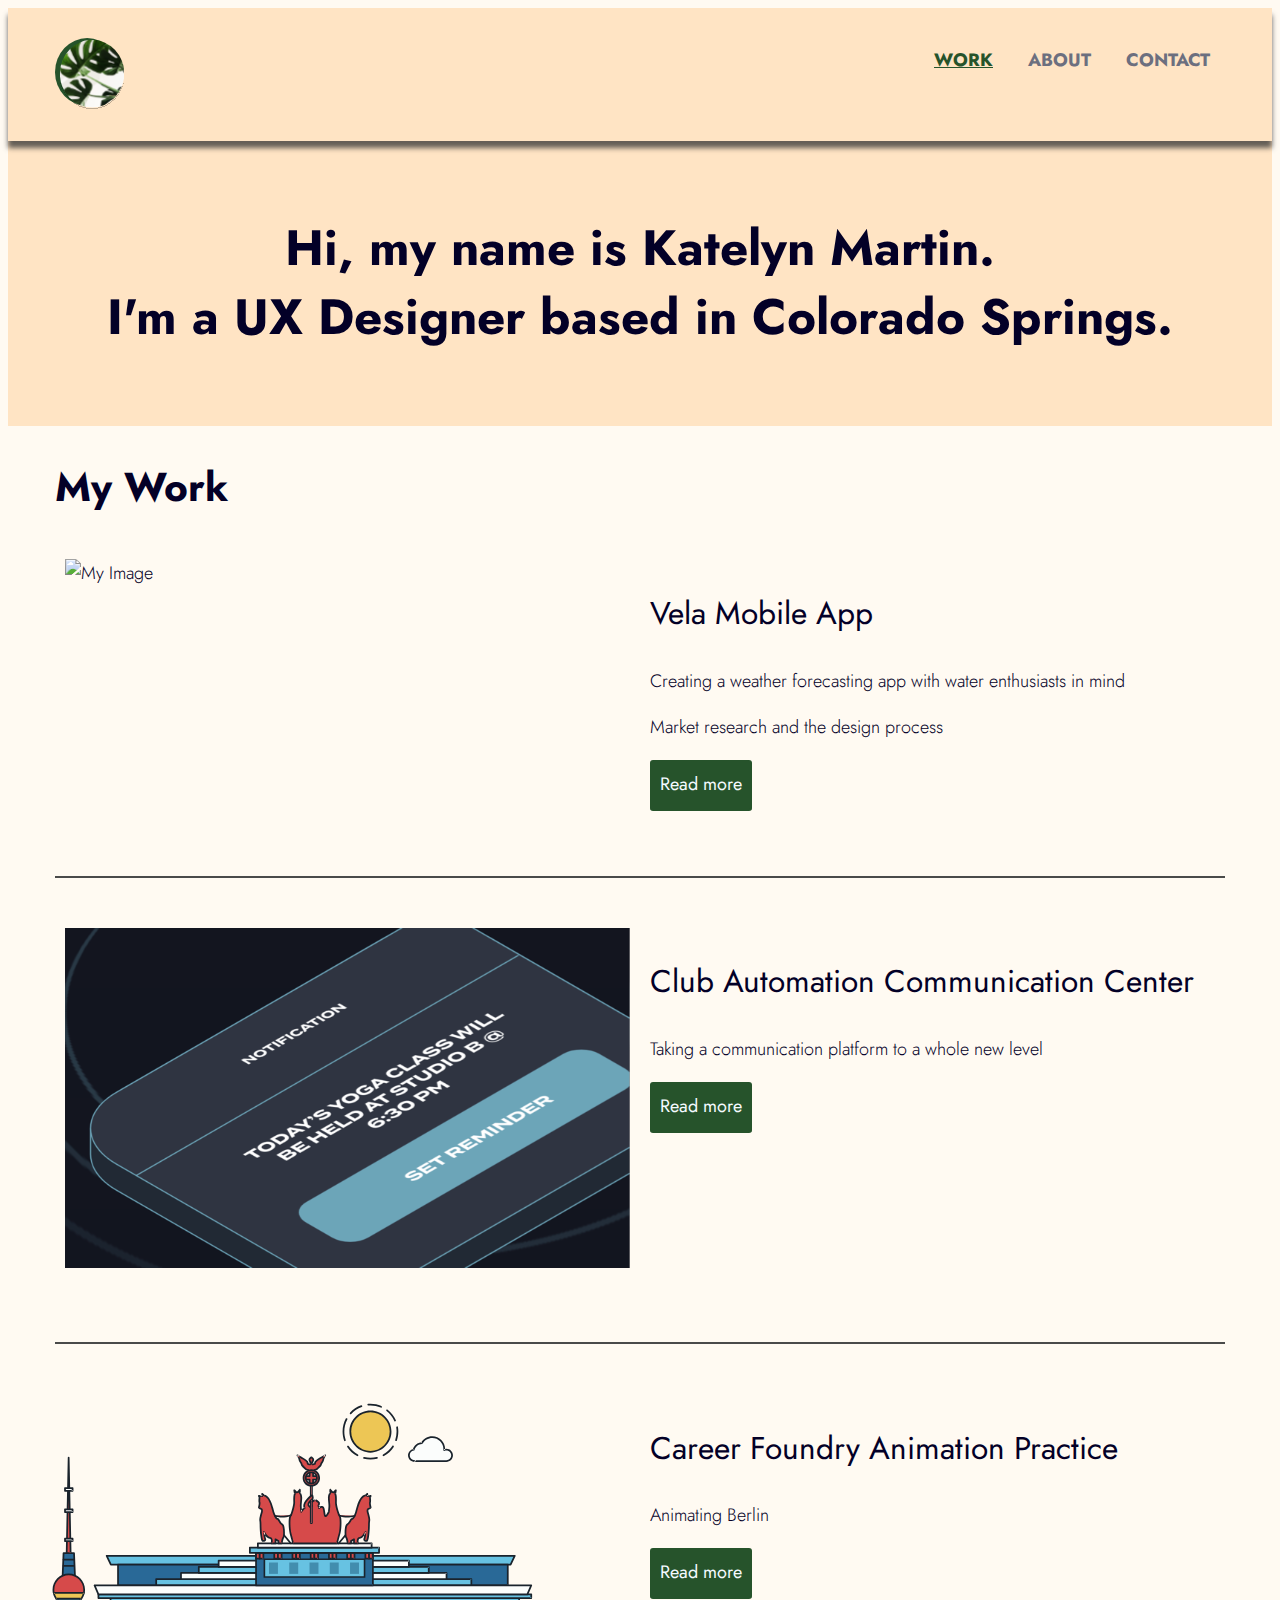
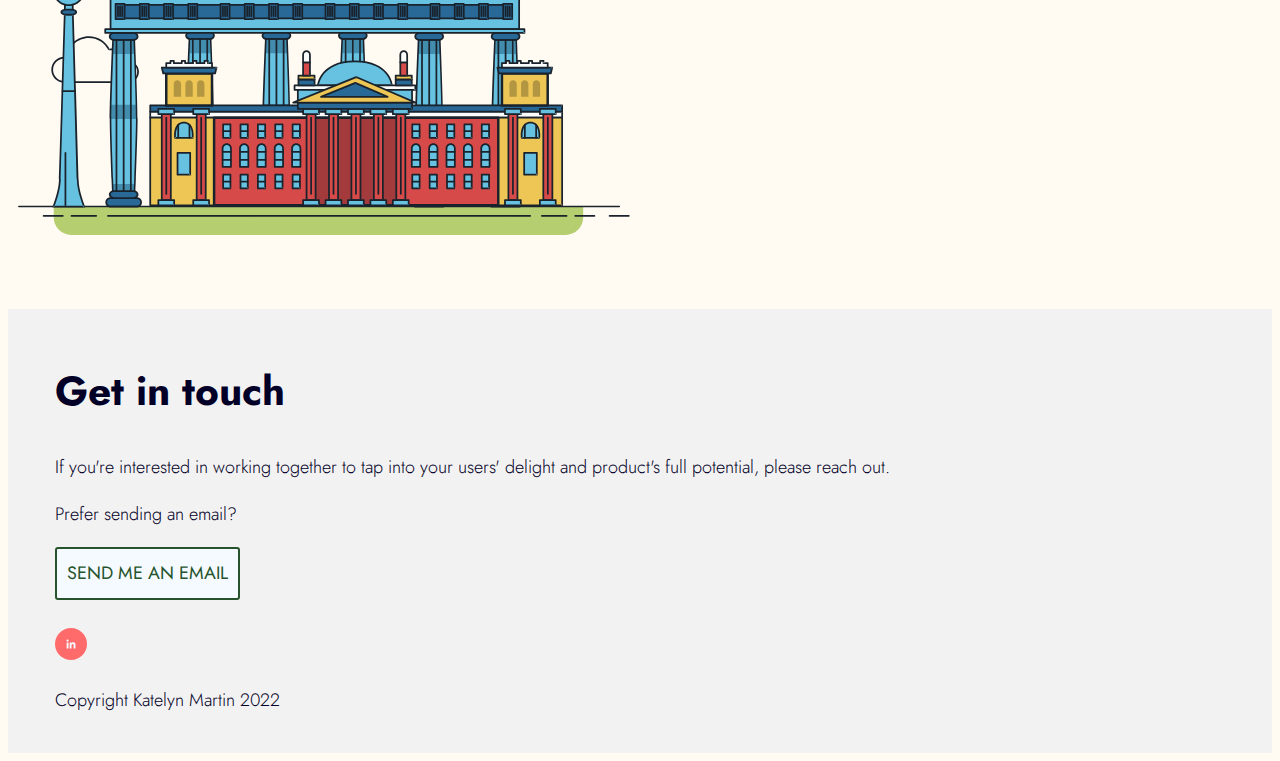
==== index.html @ dd957b01 "first commit" ====
<!DOCTYPE html>
<html lang="en" dir="ltr">    
  <head>
   <script src="https://kit.fontawesome.com/4d2754dc92.js" crossorigin="anonymous"></script>
    <meta charset="utf-8">
    <meta name="author" content="Katelyn Martin">
    <meta name="description" content="Sample meta description - index page.">
    <meta name="viewport" content="width=device-width, initial-scale=1.0">
    <link href="img/favicon.png" rel="shortcut icon">
    <link rel="stylesheet" type="text/css" href="https://cdnjs.cloudflare.com/ajax/libs/normalize/8.0.0/normalize.min.css">
    <link rel="stylesheet" type="text/css" href="css/style.css">
      
    <link href='https://fonts.googleapis.com/css?family=Jost' rel='stylesheet'>

    <title>Katelyn Martin's Portfolio</title>
  </head>
  <body id="index_page">
    <!-- For the header -->
	<header>
		<!-- For the navigation -->
		<div class="container">
      <div class="navtoggle" id="myNavtoggle">
            <a href="index.html">
			 <img src="img/portfolio_images/index_logo.svg" class="logo" alt="Logo" >
            </a>
            <nav>
              <ul class="navigation">
                <li class="active"><a href="index.html">Work</a></li>
                <li><a href="about.html">About</a></li>
                <li><a href="#contact" onclick="menuToggle()">Contact</a></li>
                <li><a href="javascript:void(0);" class="icon" onclick="menuToggle()"><i class="fas fa-bars"></i></a></li>
              </ul>
            </nav>
      </div>
		</div>
	</header>

    <main>
        <!-- For the hero section -->
        <div id="hero">
            <div class="container">
                <h1>Hi, my name is Katelyn Martin. <span>I'm a UX Designer based in Colorado Springs.</span></h1>
            </div>
        </div>

        <!-- For your work/projects -->
        <div id="work">
            <div class="container">
                <div>
                    <h2>My Work</h2>
                </div>
                <!--Project One-->
                <div class="row" style="border-bottom: 2px solid #4a4a4a; margin-bottom: 40px;"><!-- open row that holds (2) columns for project -->
                  <div class="col-md-6"><!-- open first column (used for image) -->
                    <picture><!--For students, the images below should be updated with real images-->
                      <source srcset="img/vela_casestudy/vela_logo.svg" media="(max-width:767px)">
                      <img src="img/vela_casestudy/vela_logo.svg" alt="My Image">
                    </picture>
                  </div><!-- end first column -->
                  <div class="col-md-6"><!-- open second column (used for text) -->
                    <h3>Vela Mobile App</h3><!-- heading for the project -->
                    <p><!-- open paragraph -->
                      Creating a weather forecasting app with water enthusiasts in mind
                    </p><!-- end paragraph -->
                    <p><!-- open paragraph -->
                      Market research and the design process
                    </p><!-- end paragraph -->
                    <a href="vela.html" class="button">Read more</a><!-- button or link label -->
                  </div><!-- end second column -->
                </div><!-- end row that holds (2) columns for project -->

                <!--Project two-->
                <div class="row" style="border-bottom: 2px solid #4a4a4a; margin-bottom: 40px;"><!-- open row that holds (2) columns for project -->
                  <div class="col-md-6"><!-- open first column (used for image) -->
                    <picture><!--For students, the images below should be updated with real images-->
                      <source srcset="img/communication_project/communications.svg" media="(max-width:767px)">
                      <img src="img/communication_project/communications.svg" alt="My Image">
                    </picture>
                  </div><!-- end first column -->
                  <div class="col-md-6"><!-- open second column (used for text) -->
                    <h3>Club Automation Communication Center</h3><!-- heading for the project -->
                    <p><!-- open paragraph -->
                      Taking a communication platform to a whole new level
                    </p><!-- end paragraph -->
                    <a href="#" class="button">Read more</a><!-- button or link label -->
                  </div><!-- end second column -->
                </div><!-- end row that holds (2) columns for project -->
            </div>
        </div>

        <!--Animation Practice-->
        <div class="row" ><!-- open row that holds (2) columns for project -->
          <div class="col-md-6"><!-- open first column (used for image) -->
            <picture><!--For students, the images below should be updated with real images-->
              <svg id="about-picture" xmlns="http://www.w3.org/2000/svg" class="berlin-illustration" height="auto" viewBox="0 0 700 505" xmlns:xlink="http://www.w3.org/1999/xlink">
                <defs>
                    <polygon id="a" points=".06 231.917 .06 .929 688.717 .929 688.717 231.917"></polygon>
                </defs>
                <g fill="none" fill-rule="evenodd">
                  <g transform="translate(0 241)" class="cloud-front">
                  <path fill="#1A232C" d="M87.602,29 L87.602,28 C87.326,28.001 87.103,28.024 86.927,28.033 L86.979,29.031 L87.947,28.78 C85.741,20.282 78.041,14.002 68.852,14 C67.858,14 66.904,14.096 65.98,14.231 L66.125,15.22 L67.019,14.772 C62.626,6.015 53.567,0.001 43.102,0 C29.041,0.002 17.524,10.848 16.443,24.632 L17.44,24.71 L17.606,23.724 C16.803,23.589 15.969,23.5 15.102,23.5 C6.817,23.501 0.102,30.215 0.102,38.5 C0.102,46.785 6.817,53.499 15.102,53.5 L87.602,53.5 C94.644,53.499 100.351,47.792 100.352,40.75 C100.351,33.708 94.644,28.001 87.602,28 L87.602,30 C90.573,30 93.254,31.202 95.203,33.149 C97.15,35.097 98.351,37.778 98.352,40.75 C98.351,43.722 97.15,46.403 95.203,48.351 C93.254,50.298 90.573,51.5 87.602,51.5 L15.102,51.5 C11.509,51.5 8.265,50.046 5.909,47.692 C3.555,45.337 2.102,42.093 2.102,38.5 C2.102,34.907 3.555,31.663 5.909,29.308 C8.265,26.954 11.509,25.5 15.102,25.5 C15.831,25.5 16.553,25.575 17.273,25.697 C17.551,25.743 17.832,25.672 18.055,25.499 C18.277,25.325 18.414,25.07 18.436,24.789 C19.436,12.04 30.094,1.998 43.102,2 C52.786,1.999 61.163,7.564 65.231,15.669 C65.425,16.055 65.842,16.272 66.27,16.21 C67.132,16.084 67.988,16 68.852,16 C77.108,15.998 84.027,21.647 86.011,29.283 C86.13,29.741 86.557,30.054 87.031,30.03 C87.27,30.017 87.457,29.999 87.602,30 L87.602,29" transform="translate(38 36)"></path>
                    </g>
                    <path fill="#B5CE6F" d="M646.484,484.382 C646.484,489.501 644.531,494.62 640.627,498.525 C636.722,502.43 631.603,504.382 626.484,504.382 L60.873,504.382 C55.754,504.382 50.636,502.43 46.731,498.525 C42.826,494.62 40.873,489.501 40.873,484.382 L40.873,471.917 L646.484,471.917 L646.484,484.382"></path>
                    <polyline fill="#67C2E2" points="334.824 185.029 101.449 185.029 106.209 195.08 563.438 195.08 568.2 185.029 334.824 185.029"></polyline>
                    <path fill="#1A232C" d="M334.824,185.029 L334.824,184.029 L101.449,184.029 C101.104,184.029 100.788,184.203 100.604,184.494 C100.42,184.785 100.398,185.146 100.545,185.457 L105.306,195.508 C105.471,195.856 105.824,196.079 106.209,196.079 L563.438,196.079 C563.824,196.079 564.177,195.856 564.342,195.508 L569.104,185.457 C569.251,185.146 569.229,184.785 569.045,184.494 C568.861,184.203 568.544,184.029 568.2,184.029 L334.824,184.029 L334.824,186.029 L566.62,186.029 L562.806,194.08 L106.842,194.08 L103.029,186.029 L334.824,186.029 L334.824,185.029"></path>
                    <polygon fill="#296997" points="114.416 218.974 560.222 218.974 560.222 195.08 114.416 195.08"></polygon>
                    <path fill="#1A232C" d="M560.222,218.974 L560.222,217.974 L115.416,217.974 L115.416,196.079 L559.222,196.079 L559.222,218.974 L560.222,218.974 L560.222,217.974 L560.222,218.974 L561.222,218.974 L561.222,195.08 C561.222,194.816 561.115,194.559 560.929,194.372 C560.742,194.186 560.485,194.08 560.222,194.08 L114.416,194.08 C114.152,194.08 113.895,194.186 113.708,194.372 C113.522,194.559 113.416,194.816 113.416,195.08 L113.416,218.974 C113.416,219.237 113.522,219.495 113.708,219.681 C113.895,219.867 114.152,219.974 114.416,219.974 L560.222,219.974 C560.485,219.974 560.742,219.867 560.929,219.681 C561.115,219.495 561.222,219.237 561.222,218.974 L560.222,218.974"></path>
                    <polygon fill="#67C2E2" points="105.85 269.08 573.225 269.08 573.225 233.398 105.85 233.398"></polygon>
                    <path fill="#1A232C" d="M573.225,233.398 L573.225,232.398 L105.85,232.398 C105.587,232.398 105.329,232.505 105.143,232.691 C104.957,232.877 104.85,233.134 104.85,233.398 L104.85,269.08 C104.85,269.344 104.957,269.601 105.143,269.788 C105.329,269.974 105.587,270.08 105.85,270.08 L573.225,270.08 C573.488,270.08 573.745,269.974 573.932,269.788 C574.118,269.601 574.225,269.344 574.225,269.08 L574.225,233.398 C574.225,233.134 574.118,232.877 573.932,232.691 C573.745,232.505 573.488,232.398 573.225,232.398 L573.225,233.398 L572.225,233.398 L572.225,268.08 L106.85,268.08 L106.85,234.398 L573.225,234.398 L573.225,233.398 L572.225,233.398 L573.225,233.398"></path>
                    <polygon fill="#296997" points="116.751 256.508 562.557 256.508 562.557 241.243 116.751 241.243"></polygon>
                    <path fill="#1A232C" d="M562.557,256.508 L562.557,255.508 L117.75,255.508 L117.75,242.243 L561.557,242.243 L561.557,256.508 L562.557,256.508 L562.557,255.508 L562.557,256.508 L563.557,256.508 L563.557,241.243 C563.557,240.979 563.45,240.722 563.264,240.535 C563.078,240.349 562.82,240.243 562.557,240.243 L116.75,240.243 C116.487,240.243 116.23,240.349 116.043,240.535 C115.857,240.722 115.751,240.979 115.751,241.243 L115.751,256.508 C115.751,256.771 115.857,257.029 116.043,257.215 C116.23,257.401 116.487,257.508 116.751,257.508 L562.557,257.508 C562.82,257.508 563.077,257.401 563.264,257.215 C563.45,257.029 563.557,256.771 563.557,256.508 L562.557,256.508"></path>
                    <polygon fill="#67C2E2" points="158.07 218.974 518.563 218.974 518.563 211.858 158.07 211.858"></polygon>
                    <path fill="#1A232C" d="M518.563,211.858 L518.563,210.858 L158.07,210.858 C157.807,210.858 157.549,210.964 157.363,211.151 C157.177,211.337 157.07,211.594 157.07,211.858 L157.07,218.974 C157.07,219.237 157.177,219.495 157.363,219.681 C157.549,219.867 157.807,219.974 158.07,219.974 L518.563,219.974 C518.826,219.974 519.083,219.867 519.27,219.681 C519.456,219.495 519.562,219.237 519.562,218.974 L519.562,211.858 C519.562,211.594 519.456,211.337 519.27,211.151 C519.083,210.964 518.826,210.858 518.563,210.858 L518.563,211.858 L517.563,211.858 L517.563,217.974 L159.07,217.974 L159.07,212.858 L518.563,212.858 L518.563,211.858 L517.563,211.858 L518.563,211.858"></path>
                    <polygon fill="#FBFDFC" points="186.438 211.858 490.194 211.858 490.194 204.741 186.438 204.741"></polygon>
                    <path fill="#1A232C" d="M490.194,204.741 L490.194,203.741 L186.438,203.741 C186.175,203.741 185.917,203.848 185.731,204.034 C185.545,204.221 185.438,204.478 185.438,204.741 L185.438,211.858 C185.438,212.121 185.545,212.379 185.731,212.565 C185.917,212.751 186.175,212.858 186.438,212.858 L490.194,212.858 C490.458,212.858 490.715,212.751 490.902,212.565 C491.088,212.379 491.194,212.121 491.194,211.858 L491.194,204.741 C491.194,204.478 491.088,204.221 490.902,204.034 C490.715,203.848 490.458,203.741 490.194,203.741 L490.194,204.741 L489.194,204.741 L489.194,210.858 L187.438,210.858 L187.438,205.741 L490.194,205.741 L490.194,204.741 L489.194,204.741 L490.194,204.741"></path>
                    <polygon fill="#67C2E2" points="206.805 204.741 469.828 204.741 469.828 197.624 206.805 197.624"></polygon>
                    <path fill="#1A232C" d="M469.828,197.624 L469.828,196.624 L206.805,196.624 C206.541,196.624 206.284,196.731 206.098,196.917 C205.911,197.103 205.805,197.361 205.805,197.624 L205.805,204.741 C205.805,205.005 205.911,205.262 206.098,205.449 C206.284,205.635 206.541,205.741 206.805,205.741 L469.828,205.741 C470.091,205.741 470.349,205.635 470.535,205.449 C470.722,205.262 470.828,205.005 470.828,204.741 L470.828,197.624 C470.828,197.361 470.722,197.103 470.535,196.917 C470.349,196.731 470.091,196.624 469.828,196.624 L469.828,197.624 L468.828,197.624 L468.828,203.741 L207.805,203.741 L207.805,198.624 L469.828,198.624 L469.828,197.624 L468.828,197.624 L469.828,197.624"></path>
                    <polygon fill="#FBFDFC" points="229.521 197.624 447.111 197.624 447.111 190.509 229.521 190.509"></polygon>
                    <path fill="#1A232C" d="M447.111,190.509 L447.111,189.509 L229.521,189.509 C229.258,189.509 229,189.616 228.814,189.802 C228.628,189.988 228.521,190.246 228.521,190.509 L228.521,197.624 C228.521,197.888 228.628,198.145 228.814,198.332 C229,198.518 229.258,198.624 229.521,198.624 L447.111,198.624 C447.375,198.624 447.632,198.518 447.818,198.332 C448.005,198.145 448.111,197.888 448.111,197.624 L448.111,190.509 C448.111,190.246 448.005,189.988 447.818,189.802 C447.632,189.616 447.375,189.509 447.111,189.509 L447.111,190.509 L446.111,190.509 L446.111,196.624 L230.521,196.624 L230.521,191.509 L447.111,191.509 L447.111,190.509 L446.111,190.509 L447.111,190.509"></path>
                    <path fill="#67C2E2" d="M135.607,355.447 C135.163,337.766 134.264,313.326 133.648,297.387 C133.274,287.721 133.004,281.18 133.004,281.18 L108.722,281.18 C108.722,281.18 108.452,287.721 108.079,297.387 C107.462,313.326 106.563,337.766 106.119,355.447 C105.953,362.059 105.85,367.732 105.85,371.653 L105.85,371.654 C105.85,386.117 107.243,424.332 108.089,446.189 C108.457,455.706 108.722,462.126 108.722,462.126 L133.004,462.126 C133.004,462.126 133.269,455.706 133.637,446.189 C134.482,424.332 135.876,386.117 135.876,371.654 L135.876,371.653 C135.876,367.732 135.773,362.059 135.607,355.447"></path>
                    <path fill="#428DAE" d="M133.648 297.387L108.079 297.387C108.452 287.721 108.722 281.18 108.722 281.18L133.004 281.18C133.004 281.18 133.274 287.721 133.648 297.387M135.876 371.654L105.85 371.654 105.85 371.653C105.85 367.732 105.953 362.059 106.119 355.447L135.607 355.447C135.773 362.059 135.876 367.732 135.876 371.653L135.876 371.654M133.004 462.126L108.722 462.126C108.722 462.126 108.457 455.706 108.089 446.189L133.637 446.189C133.269 455.706 133.004 462.126 133.004 462.126"></path>
                    <path fill="#1A232C" d="M109.612,461.199 L132.114,461.199 C132.447,453.007 134.949,390.886 134.949,371.653 C134.949,352.42 132.447,290.299 132.114,282.108 L109.612,282.108 C109.279,290.299 106.778,352.42 106.778,371.653 C106.778,390.886 109.279,453.007 109.612,461.199 Z M133.895,463.054 L107.832,463.054 L107.794,462.164 C107.766,461.466 104.922,392.193 104.922,371.653 C104.922,351.114 107.766,281.839 107.794,281.142 L107.832,280.252 L133.895,280.252 L133.931,281.142 C133.96,281.839 136.804,351.114 136.804,371.653 C136.804,392.193 133.96,461.466 133.931,462.164 L133.895,463.054 L133.895,463.054 Z"></path>
                    <path fill="#1A232C" d="M111.638 281.18L111.638 462.126C111.638 462.679 112.086 463.126 112.638 463.126 113.19 463.126 113.638 462.679 113.638 462.126L113.638 281.18C113.638 280.628 113.19 280.18 112.638 280.18 112.086 280.18 111.638 280.628 111.638 281.18M119.863 281.18L119.863 462.126C119.863 462.679 120.311 463.126 120.863 463.126 121.416 463.126 121.863 462.679 121.863 462.126L121.863 281.18C121.863 280.628 121.416 280.18 120.863 280.18 120.311 280.18 119.863 280.628 119.863 281.18M128.088 281.18L128.088 462.126C128.088 462.679 128.536 463.126 129.088 463.126 129.64 463.126 130.088 462.679 130.088 462.126L130.088 281.18C130.088 280.628 129.64 280.18 129.088 280.18 128.536 280.18 128.088 280.628 128.088 281.18"></path>
                    <path fill="#296997" d="M136.79,277.265 C136.79,279.418 134.675,281.18 132.09,281.18 L109.636,281.18 C107.051,281.18 104.936,279.418 104.936,277.265 C104.936,275.111 107.051,273.349 109.636,273.349 L132.09,273.349 C134.675,273.349 136.79,275.111 136.79,277.265"></path>
                    <path fill="#1A232C" d="M136.79,277.265 L135.79,277.265 C135.789,278.005 135.433,278.704 134.769,279.262 C134.109,279.814 133.155,280.181 132.09,280.18 L109.636,280.18 C108.571,280.181 107.617,279.814 106.956,279.262 C106.293,278.704 105.936,278.005 105.936,277.265 C105.936,276.524 106.293,275.825 106.957,275.267 C107.617,274.715 108.571,274.348 109.636,274.349 L132.09,274.349 C133.155,274.348 134.109,274.716 134.769,275.267 C135.433,275.825 135.789,276.524 135.79,277.265 L137.79,277.265 C137.791,275.851 137.09,274.593 136.049,273.731 C135.006,272.863 133.61,272.35 132.09,272.349 L109.636,272.349 C108.116,272.35 106.72,272.863 105.676,273.731 C104.636,274.593 103.935,275.851 103.936,277.265 C103.935,278.678 104.636,279.937 105.677,280.798 C106.72,281.666 108.116,282.179 109.636,282.18 L132.09,282.18 C133.61,282.179 135.006,281.666 136.049,280.798 C137.09,279.937 137.791,278.678 137.79,277.265 L136.79,277.265"></path>
                    <path fill="#296997" d="M140.775,467.217 C140.775,469.803 138.661,471.917 136.076,471.917 L105.65,471.917 C103.065,471.917 100.951,469.803 100.951,467.217 L100.951,466.825 C100.951,464.241 103.065,462.126 105.65,462.126 L136.076,462.126 C138.661,462.126 140.775,464.241 140.775,466.825 L140.775,467.217"></path>
                    <path fill="#1A232C" d="M140.775,467.217 L139.775,467.217 C139.775,468.235 139.361,469.155 138.688,469.83 C138.013,470.503 137.093,470.917 136.076,470.917 L105.65,470.917 C104.633,470.917 103.713,470.504 103.038,469.83 C102.365,469.155 101.951,468.235 101.951,467.217 L101.951,466.825 C101.951,465.808 102.365,464.889 103.038,464.214 C103.713,463.54 104.633,463.127 105.65,463.126 L136.076,463.126 C137.093,463.127 138.013,463.54 138.688,464.214 C139.362,464.889 139.775,465.808 139.775,466.825 L139.775,467.217 L141.775,467.217 L141.775,466.825 C141.772,463.684 139.217,461.13 136.076,461.126 L105.65,461.126 C102.509,461.13 99.955,463.684 99.951,466.825 L99.951,467.217 C99.954,470.36 102.509,472.914 105.65,472.917 L136.076,472.917 C139.217,472.914 141.772,470.36 141.775,467.217 L140.775,467.217"></path>
                    <path fill="#296997" d="M136.79,458.208 C136.79,460.363 134.675,462.126 132.09,462.126 L109.636,462.126 C107.051,462.126 104.936,460.363 104.936,458.208 C104.936,456.057 107.051,454.292 109.636,454.292 L132.09,454.292 C134.675,454.292 136.79,456.057 136.79,458.208"></path>
                    <path fill="#1A232C" d="M136.79,458.208 L135.79,458.208 C135.789,458.949 135.432,459.649 134.769,460.207 C134.108,460.76 133.154,461.128 132.09,461.126 L109.636,461.126 C108.572,461.128 107.617,460.76 106.957,460.207 C106.293,459.649 105.936,458.949 105.936,458.208 C105.936,457.47 106.293,456.77 106.957,456.212 C107.617,455.659 108.572,455.291 109.636,455.292 L132.09,455.292 C133.154,455.291 134.108,455.659 134.769,456.212 C135.433,456.77 135.789,457.47 135.79,458.208 L137.79,458.208 C137.791,456.796 137.09,455.538 136.05,454.675 C135.006,453.808 133.61,453.294 132.09,453.292 L109.636,453.292 C108.115,453.294 106.719,453.808 105.676,454.675 C104.636,455.538 103.935,456.796 103.936,458.208 C103.935,459.622 104.636,460.881 105.676,461.743 C106.72,462.611 108.116,463.125 109.636,463.126 L132.09,463.126 C133.61,463.125 135.006,462.611 136.05,461.743 C137.09,460.881 137.791,459.622 137.79,458.208 L136.79,458.208"></path>
                    <path fill="#67C2E2" d="M572.471,355.447 C572.025,337.766 571.126,313.326 570.51,297.387 C570.137,287.721 569.867,281.18 569.867,281.18 L545.585,281.18 C545.585,281.18 545.315,287.721 544.942,297.387 C544.326,313.326 543.427,337.766 542.981,355.447 C542.815,362.059 542.713,367.732 542.713,371.653 L542.713,371.654 C542.713,386.117 544.107,424.332 544.952,446.189 C545.32,455.706 545.585,462.126 545.585,462.126 L569.867,462.126 C569.867,462.126 570.132,455.706 570.499,446.189 C571.346,424.332 572.739,386.117 572.739,371.654 L572.739,371.653 C572.739,367.732 572.637,362.059 572.471,355.447"></path>
                    <path fill="#428DAE" d="M569.582 297.387L566.951 297.387 566.951 282.108 568.977 282.108C569.063 284.206 569.29 289.841 569.582 297.387M564.951 297.387L545.871 297.387C546.162 289.841 546.39 284.206 546.476 282.108L564.951 282.108 564.951 297.387M571.8 369.187L566.951 369.187 566.951 356.265 571.562 356.265C571.685 361.272 571.771 365.701 571.8 369.187M564.951 369.187L543.653 369.187C543.684 365.512 543.777 360.79 543.912 355.447L553.551 355.447 553.551 356.265 564.951 356.265 564.951 369.187"></path>
                    <path fill="#1A232C" d="M546.476,461.199 L568.977,461.199 C569.31,453.007 571.812,390.886 571.812,371.653 C571.812,352.42 569.31,290.299 568.977,282.108 L546.476,282.108 C546.142,290.299 543.642,352.42 543.642,371.653 C543.642,390.886 546.142,453.007 546.476,461.199 M570.758,463.054 L544.694,463.054 L544.658,462.164 C544.629,461.466 541.785,392.193 541.785,371.653 C541.785,351.114 544.629,281.839 544.658,281.142 L544.694,280.252 L570.758,280.252 L570.795,281.142 C570.823,281.839 573.667,351.114 573.667,371.653 C573.667,392.193 570.823,461.466 570.795,462.164 L570.758,463.054"></path>
                    <path fill="#1A232C" d="M548.501 281.18L548.501 462.126C548.501 462.679 548.949 463.126 549.501 463.126 550.053 463.126 550.501 462.679 550.501 462.126L550.501 281.18C550.501 280.628 550.053 280.18 549.501 280.18 548.949 280.18 548.501 280.628 548.501 281.18M556.727 281.18L556.727 462.126C556.727 462.679 557.174 463.126 557.727 463.126 558.279 463.126 558.727 462.679 558.727 462.126L558.727 281.18C558.727 280.628 558.279 280.18 557.727 280.18 557.174 280.18 556.727 280.628 556.727 281.18M564.951 281.18L564.951 462.126C564.951 462.679 565.399 463.126 565.951 463.126 566.503 463.126 566.951 462.679 566.951 462.126L566.951 281.18C566.951 280.628 566.503 280.18 565.951 280.18 565.399 280.18 564.951 280.628 564.951 281.18"></path>
                    <path fill="#296997" d="M573.653,277.265 C573.653,279.418 571.537,281.18 568.953,281.18 L546.499,281.18 C543.915,281.18 541.799,279.418 541.799,277.265 C541.799,275.111 543.915,273.349 546.499,273.349 L568.953,273.349 C571.537,273.349 573.653,275.111 573.653,277.265"></path>
                    <path fill="#1A232C" d="M573.653,277.265 L572.653,277.265 C572.653,278.005 572.296,278.704 571.632,279.262 C570.972,279.814 570.017,280.181 568.953,280.18 L546.499,280.18 C545.435,280.181 544.48,279.814 543.82,279.262 C543.156,278.704 542.8,278.005 542.799,277.265 C542.8,276.525 543.156,275.825 543.82,275.267 C544.481,274.715 545.435,274.348 546.499,274.349 L568.953,274.349 C570.017,274.348 570.972,274.715 571.632,275.267 C572.296,275.825 572.653,276.525 572.653,277.265 L574.653,277.265 C574.654,275.851 573.953,274.593 572.912,273.731 C571.869,272.863 570.473,272.35 568.953,272.349 L546.499,272.349 C544.979,272.35 543.583,272.863 542.54,273.731 C541.499,274.593 540.798,275.851 540.799,277.265 C540.798,278.679 541.499,279.937 542.54,280.798 C543.583,281.666 544.979,282.179 546.499,282.18 L568.953,282.18 C570.473,282.179 571.869,281.666 572.912,280.798 C573.953,279.937 574.654,278.679 574.653,277.265 L573.653,277.265"></path>
                    <path fill="#296997" d="M577.639,467.217 C577.639,469.803 575.524,471.917 572.938,471.917 L542.514,471.917 C539.929,471.917 537.813,469.803 537.813,467.217 L537.813,466.825 C537.813,464.241 539.929,462.126 542.514,462.126 L572.938,462.126 C575.524,462.126 577.639,464.241 577.639,466.825 L577.639,467.217"></path>
                    <path fill="#1A232C" d="M577.639,467.217 L576.639,467.217 C576.638,468.235 576.225,469.155 575.551,469.83 C574.876,470.503 573.956,470.917 572.938,470.917 L542.514,470.917 C541.497,470.917 540.576,470.503 539.901,469.83 C539.227,469.155 538.814,468.234 538.813,467.217 L538.813,466.825 C538.814,465.808 539.227,464.889 539.901,464.214 C540.576,463.54 541.497,463.127 542.514,463.126 L572.938,463.126 C573.956,463.127 574.876,463.54 575.551,464.214 C576.225,464.888 576.638,465.808 576.639,466.825 L576.639,467.217 L578.639,467.217 L578.639,466.825 C578.635,463.684 576.081,461.13 572.938,461.126 L542.514,461.126 C539.372,461.13 536.817,463.684 536.813,466.825 L536.813,467.217 C536.817,470.36 539.372,472.914 542.514,472.917 L572.938,472.917 C576.081,472.914 578.635,470.359 578.639,467.217 L577.639,467.217"></path>
                    <path fill="#296997" d="M573.653,458.208 C573.653,460.363 571.537,462.126 568.953,462.126 L546.499,462.126 C543.915,462.126 541.799,460.363 541.799,458.208 C541.799,456.057 543.915,454.292 546.499,454.292 L568.953,454.292 C571.537,454.292 573.653,456.057 573.653,458.208"></path>
                    <path fill="#1A232C" d="M573.653,458.208 L572.653,458.208 C572.653,458.949 572.296,459.649 571.632,460.207 C570.971,460.76 570.017,461.128 568.953,461.126 L546.499,461.126 C545.435,461.128 544.481,460.76 543.82,460.207 C543.157,459.649 542.799,458.949 542.799,458.208 C542.799,457.47 543.156,456.77 543.82,456.212 C544.481,455.659 545.435,455.291 546.499,455.292 L568.953,455.292 C570.017,455.291 570.971,455.659 571.632,456.212 C572.296,456.77 572.653,457.47 572.653,458.208 L574.653,458.208 C574.654,456.796 573.953,455.538 572.912,454.675 C571.869,453.808 570.473,453.294 568.953,453.292 L546.499,453.292 C544.979,453.294 543.583,453.808 542.54,454.675 C541.499,455.538 540.798,456.796 540.799,458.208 C540.798,459.622 541.499,460.881 542.54,461.743 C543.583,462.611 544.979,463.125 546.499,463.126 L568.953,463.126 C570.473,463.125 571.869,462.611 572.912,461.743 C573.953,460.881 574.654,459.622 574.653,458.208 L573.653,458.208"></path>
                    <path fill="#67C2E2" d="M485.098,355.447 C484.654,337.766 483.753,313.326 483.137,297.387 C482.764,287.721 482.494,281.18 482.494,281.18 L458.213,281.18 C458.213,281.18 457.942,287.721 457.569,297.387 C456.953,313.326 456.055,337.766 455.608,355.447 C455.443,362.059 455.34,367.732 455.34,371.653 L455.34,371.654 C455.34,386.117 456.733,424.332 457.58,446.189 C457.948,455.706 458.213,462.126 458.213,462.126 L482.494,462.126 C482.494,462.126 482.759,455.706 483.126,446.189 C483.973,424.332 485.366,386.117 485.366,371.654 L485.366,371.653 C485.366,367.732 485.265,362.059 485.098,355.447"></path>
                    <path fill="#428DAE" d="M483.137 297.387L457.569 297.387C457.942 287.721 458.213 281.18 458.213 281.18L482.494 281.18C482.494 281.18 482.764 287.721 483.137 297.387M485.355 369.187L455.351 369.187C455.382 365.502 455.475 360.78 455.608 355.447L485.098 355.447C485.232 360.78 485.325 365.502 485.355 369.187"></path>
                    <path fill="#1A232C" d="M459.103,461.199 L481.605,461.199 C481.938,453.007 484.439,390.886 484.439,371.653 C484.439,352.42 481.938,290.299 481.605,282.108 L459.103,282.108 C458.769,290.299 456.268,352.42 456.268,371.653 C456.268,390.886 458.769,453.007 459.103,461.199 Z M483.386,463.054 L457.321,463.054 L457.285,462.164 C457.256,461.466 454.412,392.193 454.412,371.653 C454.412,351.114 457.256,281.839 457.285,281.142 L457.321,280.252 L483.386,280.252 L483.422,281.142 C483.45,281.839 486.294,351.114 486.294,371.653 C486.294,392.193 483.45,461.466 483.422,462.164 L483.386,463.054 L483.386,463.054 Z"></path>
                    <path fill="#1A232C" d="M461.128 281.18L461.128 462.126C461.128 462.679 461.576 463.126 462.128 463.126 462.68 463.126 463.128 462.679 463.128 462.126L463.128 281.18C463.128 280.628 462.68 280.18 462.128 280.18 461.576 280.18 461.128 280.628 461.128 281.18M469.354 281.18L469.354 462.126C469.354 462.679 469.801 463.126 470.354 463.126 470.906 463.126 471.354 462.679 471.354 462.126L471.354 281.18C471.354 280.628 470.906 280.18 470.354 280.18 469.801 280.18 469.354 280.628 469.354 281.18M477.578 281.18L477.578 462.126C477.578 462.679 478.026 463.126 478.578 463.126 479.13 463.126 479.578 462.679 479.578 462.126L479.578 281.18C479.578 280.628 479.13 280.18 478.578 280.18 478.026 280.18 477.578 280.628 477.578 281.18"></path>
                    <path fill="#296997" d="M486.281,277.265 C486.281,279.418 484.164,281.18 481.58,281.18 L459.126,281.18 C456.542,281.18 454.426,279.418 454.426,277.265 C454.426,275.111 456.542,273.349 459.126,273.349 L481.58,273.349 C484.164,273.349 486.281,275.111 486.281,277.265"></path>
                    <path fill="#1A232C" d="M486.281,277.265 L485.281,277.265 C485.281,278.005 484.924,278.704 484.26,279.262 C483.599,279.814 482.644,280.181 481.58,280.18 L459.126,280.18 C458.062,280.181 457.107,279.814 456.447,279.262 C455.783,278.704 455.427,278.005 455.426,277.265 C455.427,276.525 455.783,275.825 456.447,275.267 C457.108,274.715 458.062,274.348 459.126,274.349 L481.58,274.349 C482.644,274.348 483.599,274.716 484.26,275.268 C484.924,275.825 485.281,276.525 485.281,277.265 L487.281,277.265 C487.282,275.851 486.58,274.593 485.54,273.731 C484.496,272.863 483.1,272.35 481.58,272.349 L459.126,272.349 C457.606,272.35 456.21,272.863 455.167,273.731 C454.126,274.593 453.425,275.851 453.426,277.265 C453.425,278.679 454.126,279.937 455.167,280.798 C456.21,281.666 457.606,282.179 459.126,282.18 L481.58,282.18 C483.1,282.179 484.496,281.666 485.54,280.799 C486.58,279.937 487.282,278.679 487.281,277.265 L486.281,277.265"></path>
                    <path fill="#296997" d="M490.266,467.217 C490.266,469.803 488.151,471.917 485.565,471.917 L455.141,471.917 C452.556,471.917 450.44,469.803 450.44,467.217 L450.44,466.825 C450.44,464.241 452.556,462.126 455.141,462.126 L485.565,462.126 C488.151,462.126 490.266,464.241 490.266,466.825 L490.266,467.217"></path>
                    <path fill="#1A232C" d="M490.266,467.217 L489.266,467.217 C489.265,468.235 488.852,469.155 488.178,469.83 C487.503,470.503 486.583,470.917 485.565,470.917 L455.141,470.917 C454.124,470.917 453.203,470.503 452.528,469.83 C451.854,469.155 451.441,468.234 451.44,467.217 L451.44,466.825 C451.441,465.808 451.854,464.889 452.528,464.214 C453.203,463.54 454.124,463.127 455.141,463.126 L485.565,463.126 C486.583,463.127 487.503,463.54 488.178,464.214 C488.852,464.888 489.265,465.808 489.266,466.825 L489.266,467.217 L491.266,467.217 L491.266,466.825 C491.262,463.684 488.708,461.13 485.565,461.126 L455.141,461.126 C451.999,461.13 449.444,463.684 449.44,466.825 L449.44,467.217 C449.444,470.36 451.999,472.914 455.141,472.917 L485.565,472.917 C488.708,472.914 491.262,470.359 491.266,467.217 L490.266,467.217"></path>
                    <path fill="#296997" d="M486.281,458.208 C486.281,460.363 484.164,462.126 481.58,462.126 L459.126,462.126 C456.542,462.126 454.426,460.363 454.426,458.208 C454.426,456.057 456.542,454.292 459.126,454.292 L481.58,454.292 C484.164,454.292 486.281,456.057 486.281,458.208"></path>
                    <path fill="#1A232C" d="M486.281,458.208 L485.281,458.208 C485.281,458.949 484.923,459.649 484.26,460.207 C483.599,460.76 482.644,461.128 481.58,461.126 L459.126,461.126 C458.062,461.128 457.108,460.76 456.447,460.207 C455.784,459.649 455.427,458.949 455.426,458.208 C455.426,457.47 455.783,456.77 456.447,456.212 C457.108,455.659 458.062,455.291 459.126,455.292 L481.58,455.292 C482.644,455.291 483.598,455.659 484.26,456.212 C484.924,456.77 485.281,457.47 485.281,458.208 L487.281,458.208 C487.282,456.795 486.58,455.538 485.54,454.675 C484.496,453.808 483.1,453.294 481.58,453.292 L459.126,453.292 C457.606,453.294 456.21,453.808 455.167,454.675 C454.126,455.538 453.425,456.796 453.426,458.208 C453.425,459.622 454.126,460.881 455.167,461.743 C456.21,462.611 457.606,463.125 459.126,463.126 L481.58,463.126 C483.1,463.125 484.496,462.611 485.54,461.743 C486.581,460.881 487.282,459.622 487.281,458.208 L486.281,458.208"></path>
                    <path fill="#67C2E2" d="M397.726,354.466 C397.28,336.787 396.381,312.346 395.765,296.407 C395.392,286.742 395.122,280.2 395.122,280.2 L370.84,280.2 C370.84,280.2 370.57,286.742 370.197,296.407 C369.581,312.346 368.682,336.787 368.236,354.466 C368.07,361.078 367.968,366.751 367.968,370.672 L367.968,370.673 C367.968,385.136 369.361,423.352 370.207,445.208 C370.575,454.726 370.84,461.146 370.84,461.146 L395.122,461.146 C395.122,461.146 395.386,454.726 395.754,445.208 C396.601,423.352 397.994,385.136 397.994,370.673 L397.994,370.672 C397.994,366.751 397.892,361.078 397.726,354.466"></path>
                    <path fill="#428DAE" d="M394.837 296.407L392.206 296.407 392.206 281.127 394.233 281.127C394.318 283.225 394.545 288.861 394.837 296.407L394.837 296.407zM383.981 296.407L390.206 296.407 390.206 281.127 383.981 281.127 383.981 296.407zM375.756 296.407L381.98 296.407 381.98 281.127 375.756 281.127 375.756 296.407zM373.756 296.407L371.126 296.407C371.417 288.861 371.645 283.225 371.73 281.127L373.756 281.127 373.756 296.407 373.756 296.407zM397.062 369.187L392.206 369.187 392.206 354.466 396.796 354.466C396.943 360.298 397.041 365.389 397.062 369.187L397.062 369.187zM383.981 369.187L390.206 369.187 390.206 354.466 383.981 354.466 383.981 369.187zM375.756 369.187L381.98 369.187 381.98 354.466 375.756 354.466 375.756 369.187zM373.756 369.187L368.9 369.187C368.921 365.389 369.019 360.298 369.166 354.466L373.756 354.466 373.756 369.187 373.756 369.187z"></path>
                    <path fill="#1A232C" d="M371.73,460.218 L394.233,460.218 C394.565,452.027 397.066,389.906 397.066,370.672 C397.066,351.44 394.565,289.319 394.233,281.127 L371.73,281.127 C371.397,289.319 368.895,351.44 368.895,370.672 C368.895,389.906 371.397,452.027 371.73,460.218 M396.013,462.074 L369.949,462.074 L369.912,461.184 C369.884,460.486 367.04,391.212 367.04,370.672 C367.04,350.133 369.884,280.859 369.912,280.162 L369.949,279.272 L396.013,279.272 L396.05,280.162 C396.078,280.859 398.922,350.133 398.922,370.672 C398.922,391.212 396.078,460.486 396.05,461.184 L396.013,462.074"></path>
                    <path fill="#1A232C" d="M373.756 280.2L373.756 461.146C373.756 461.698 374.203 462.146 374.756 462.146 375.308 462.146 375.756 461.698 375.756 461.146L375.756 280.2C375.756 279.647 375.308 279.2 374.756 279.2 374.203 279.2 373.756 279.647 373.756 280.2M381.98 280.2L381.98 461.146C381.98 461.698 382.428 462.146 382.98 462.146 383.533 462.146 383.981 461.698 383.981 461.146L383.981 280.2C383.981 279.647 383.533 279.2 382.98 279.2 382.428 279.2 381.98 279.647 381.98 280.2M390.206 280.2L390.206 461.146C390.206 461.698 390.654 462.146 391.206 462.146 391.758 462.146 392.206 461.698 392.206 461.146L392.206 280.2C392.206 279.647 391.758 279.2 391.206 279.2 390.654 279.2 390.206 279.647 390.206 280.2"></path>
                    <path fill="#296997" d="M398.908,276.285 C398.908,278.439 396.792,280.2 394.208,280.2 L371.754,280.2 C369.17,280.2 367.053,278.439 367.053,276.285 C367.053,274.13 369.17,272.369 371.754,272.369 L394.208,272.369 C396.792,272.369 398.908,274.13 398.908,276.285"></path>
                    <path fill="#1A232C" d="M398.908,276.285 L397.908,276.285 C397.907,277.025 397.551,277.724 396.887,278.281 C396.227,278.833 395.272,279.201 394.208,279.2 L371.754,279.2 C370.69,279.201 369.735,278.833 369.074,278.281 C368.41,277.724 368.053,277.025 368.053,276.285 C368.053,275.544 368.41,274.845 369.074,274.287 C369.735,273.735 370.69,273.367 371.754,273.369 L394.208,273.369 C395.272,273.367 396.227,273.735 396.887,274.287 C397.551,274.844 397.907,275.544 397.908,276.285 L399.908,276.285 C399.909,274.871 399.208,273.612 398.167,272.75 C397.124,271.883 395.728,271.37 394.208,271.369 L371.754,271.369 C370.234,271.37 368.838,271.883 367.794,272.75 C366.754,273.612 366.052,274.871 366.053,276.285 C366.052,277.699 366.754,278.957 367.795,279.818 C368.838,280.686 370.234,281.198 371.754,281.2 L394.208,281.2 C395.728,281.198 397.123,280.686 398.167,279.818 C399.208,278.957 399.909,277.698 399.908,276.285 L398.908,276.285"></path>
                    <path fill="#296997" d="M402.894,466.237 C402.894,468.823 400.779,470.937 398.193,470.937 L367.768,470.937 C365.183,470.937 363.068,468.823 363.068,466.237 L363.068,465.844 C363.068,463.26 365.183,461.146 367.768,461.146 L398.193,461.146 C400.779,461.146 402.894,463.26 402.894,465.844 L402.894,466.237"></path>
                    <path fill="#1A232C" d="M402.894,466.237 L401.894,466.237 C401.893,467.254 401.48,468.174 400.806,468.849 C400.131,469.523 399.211,469.937 398.193,469.937 L367.768,469.937 C366.751,469.937 365.831,469.523 365.156,468.849 C364.482,468.174 364.069,467.254 364.068,466.237 L364.068,465.844 C364.069,464.828 364.482,463.908 365.156,463.233 C365.831,462.56 366.751,462.146 367.768,462.146 L398.193,462.146 C399.211,462.146 400.131,462.56 400.806,463.233 C401.48,463.908 401.893,464.828 401.894,465.844 L401.894,466.237 L403.894,466.237 L403.894,465.844 C403.89,462.703 401.336,460.15 398.193,460.146 L367.768,460.146 C364.626,460.15 362.072,462.703 362.068,465.844 L362.068,466.237 C362.072,469.379 364.626,471.933 367.768,471.937 L398.193,471.937 C401.336,471.933 403.89,469.379 403.894,466.237 L402.894,466.237"></path>
                    <path fill="#296997" d="M398.908,457.228 C398.908,459.382 396.792,461.146 394.208,461.146 L371.754,461.146 C369.17,461.146 367.053,459.382 367.053,457.228 C367.053,455.077 369.17,453.312 371.754,453.312 L394.208,453.312 C396.792,453.312 398.908,455.077 398.908,457.228"></path>
                    <path fill="#1A232C" d="M398.908,457.228 L397.908,457.228 C397.908,457.968 397.55,458.669 396.887,459.226 C396.226,459.779 395.272,460.147 394.208,460.146 L371.754,460.146 C370.69,460.147 369.736,459.779 369.074,459.226 C368.411,458.668 368.053,457.968 368.053,457.228 C368.053,456.489 368.41,455.789 369.074,455.231 C369.736,454.679 370.69,454.311 371.754,454.312 L394.208,454.312 C395.272,454.311 396.226,454.679 396.887,455.231 C397.551,455.789 397.908,456.489 397.908,457.228 L399.908,457.228 C399.909,455.815 399.208,454.557 398.167,453.695 C397.124,452.827 395.728,452.313 394.208,452.312 L371.754,452.312 C370.234,452.313 368.838,452.827 367.794,453.695 C366.754,454.557 366.052,455.815 366.053,457.228 C366.052,458.642 366.753,459.901 367.794,460.763 C368.838,461.631 370.234,462.145 371.754,462.146 L394.208,462.146 C395.728,462.145 397.124,461.631 398.167,460.763 C399.208,459.9 399.909,458.642 399.908,457.228 L398.908,457.228"></path>
                    <path fill="#67C2E2" d="M310.353,354.466 C309.908,336.787 309.009,312.346 308.393,296.407 C308.019,286.742 307.75,280.2 307.75,280.2 L283.467,280.2 C283.467,280.2 283.198,286.742 282.824,296.407 C282.208,312.346 281.309,336.787 280.864,354.466 C280.698,361.078 280.596,366.751 280.596,370.672 L280.596,370.673 C280.596,385.136 281.989,423.352 282.834,445.208 C283.202,454.726 283.467,461.146 283.467,461.146 L307.75,461.146 C307.75,461.146 308.014,454.726 308.382,445.208 C309.228,423.352 310.622,385.136 310.622,370.673 L310.622,370.672 C310.622,366.751 310.518,361.078 310.353,354.466"></path>
                    <path fill="#428DAE" d="M308.393 296.407L282.824 296.407C283.198 286.742 283.467 280.2 283.467 280.2L307.75 280.2C307.75 280.2 308.019 286.742 308.393 296.407M310.617 369.187L280.6 369.187C280.621 365.377 280.718 360.285 280.864 354.466L310.353 354.466C310.498 360.285 310.596 365.377 310.617 369.187"></path>
                    <path fill="#1A232C" d="M284.357,460.218 L306.86,460.218 C307.193,452.027 309.694,389.906 309.694,370.672 C309.694,351.44 307.193,289.319 306.86,281.127 L284.357,281.127 C284.024,289.319 281.523,351.44 281.523,370.672 C281.523,389.906 284.024,452.027 284.357,460.218 Z M308.639,462.074 L282.576,462.074 L282.54,461.184 C282.511,460.486 279.668,391.212 279.668,370.672 C279.668,350.133 282.511,280.859 282.54,280.162 L282.576,279.272 L308.639,279.272 L308.677,280.162 C308.706,280.859 311.549,350.133 311.549,370.672 C311.549,391.212 308.706,460.486 308.677,461.184 L308.639,462.074 L308.639,462.074 Z"></path>
                    <path fill="#1A232C" d="M286.383 280.2L286.383 461.146C286.383 461.698 286.831 462.146 287.383 462.146 287.936 462.146 288.383 461.698 288.383 461.146L288.383 280.2C288.383 279.647 287.936 279.2 287.383 279.2 286.831 279.2 286.383 279.647 286.383 280.2M294.608 280.2L294.608 461.146C294.608 461.698 295.056 462.146 295.608 462.146 296.161 462.146 296.608 461.698 296.608 461.146L296.608 280.2C296.608 279.647 296.161 279.2 295.608 279.2 295.056 279.2 294.608 279.647 294.608 280.2M302.834 280.2L302.834 461.146C302.834 461.698 303.281 462.146 303.834 462.146 304.386 462.146 304.834 461.698 304.834 461.146L304.834 280.2C304.834 279.647 304.386 279.2 303.834 279.2 303.281 279.2 302.834 279.647 302.834 280.2"></path>
                    <path fill="#296997" d="M311.535,276.285 C311.535,278.439 309.42,280.2 306.836,280.2 L284.381,280.2 C281.797,280.2 279.681,278.439 279.681,276.285 C279.681,274.13 281.797,272.369 284.381,272.369 L306.836,272.369 C309.42,272.369 311.535,274.13 311.535,276.285"></path>
                    <path fill="#1A232C" d="M311.535,276.285 L310.535,276.285 C310.534,277.025 310.177,277.724 309.514,278.282 C308.854,278.833 307.901,279.201 306.836,279.2 L284.381,279.2 C283.316,279.201 282.362,278.833 281.702,278.281 C281.038,277.724 280.681,277.025 280.681,276.285 C280.681,275.544 281.038,274.844 281.702,274.287 C282.362,273.735 283.317,273.367 284.381,273.369 L306.836,273.369 C307.9,273.367 308.854,273.735 309.514,274.287 C310.177,274.844 310.534,275.544 310.535,276.285 L312.535,276.285 C312.535,274.871 311.835,273.613 310.795,272.75 C309.751,271.883 308.356,271.37 306.836,271.369 L284.381,271.369 C282.861,271.37 281.465,271.883 280.422,272.75 C279.381,273.612 278.68,274.871 278.681,276.285 C278.68,277.698 279.381,278.957 280.422,279.818 C281.465,280.686 282.861,281.198 284.381,281.2 L306.836,281.2 C308.356,281.198 309.751,280.685 310.794,279.818 C311.835,278.956 312.535,277.698 312.535,276.285 L311.535,276.285"></path>
                    <path fill="#296997" d="M315.522,466.237 C315.522,468.823 313.407,470.937 310.821,470.937 L280.396,470.937 C277.811,470.937 275.696,468.823 275.696,466.237 L275.696,465.844 C275.696,463.26 277.811,461.146 280.396,461.146 L310.821,461.146 C313.407,461.146 315.522,463.26 315.522,465.844 L315.522,466.237"></path>
                    <path fill="#1A232C" d="M315.522,466.237 L314.522,466.237 C314.521,467.254 314.108,468.174 313.434,468.849 C312.759,469.523 311.838,469.937 310.821,469.937 L280.396,469.937 C279.379,469.937 278.458,469.523 277.783,468.849 C277.11,468.174 276.696,467.254 276.696,466.237 L276.696,465.844 C276.696,464.828 277.11,463.908 277.783,463.233 C278.458,462.56 279.379,462.146 280.396,462.146 L310.821,462.146 C311.838,462.146 312.759,462.56 313.434,463.233 C314.108,463.908 314.521,464.828 314.522,465.844 L314.522,466.237 L316.521,466.237 L316.521,465.844 C316.518,462.703 313.963,460.15 310.821,460.146 L280.396,460.146 C277.254,460.15 274.7,462.703 274.696,465.844 L274.696,466.237 C274.699,469.379 277.254,471.933 280.396,471.937 L310.821,471.937 C313.963,471.933 316.518,469.379 316.521,466.237 L315.522,466.237"></path>
                    <path fill="#296997" d="M311.535,457.228 C311.535,459.382 309.42,461.146 306.836,461.146 L284.381,461.146 C281.797,461.146 279.681,459.382 279.681,457.228 C279.681,455.077 281.797,453.312 284.381,453.312 L306.836,453.312 C309.42,453.312 311.535,455.077 311.535,457.228"></path>
                    <path fill="#1A232C" d="M311.535,457.228 L310.535,457.228 C310.534,457.969 310.177,458.669 309.514,459.227 C308.854,459.779 307.9,460.147 306.836,460.146 L284.381,460.146 C283.317,460.147 282.363,459.779 281.702,459.227 C281.038,458.669 280.681,457.968 280.681,457.228 C280.681,456.489 281.038,455.789 281.702,455.231 C282.363,454.679 283.317,454.311 284.381,454.312 L306.836,454.312 C307.9,454.311 308.854,454.679 309.514,455.231 C310.177,455.789 310.534,456.489 310.535,457.228 L312.535,457.228 C312.535,455.815 311.835,454.558 310.795,453.695 C309.752,452.827 308.356,452.313 306.836,452.312 L284.381,452.312 C282.861,452.313 281.465,452.827 280.422,453.695 C279.381,454.557 278.68,455.815 278.681,457.228 C278.68,458.642 279.381,459.9 280.422,460.763 C281.465,461.631 282.861,462.145 284.381,462.146 L306.836,462.146 C308.356,462.145 309.752,461.631 310.795,460.763 C311.835,459.9 312.535,458.641 312.535,457.228 L311.535,457.228"></path>
                    <path fill="#67C2E2" d="M222.981,354.466 C222.535,336.787 221.636,312.346 221.02,296.407 C220.647,286.742 220.377,280.2 220.377,280.2 L196.094,280.2 C196.094,280.2 195.825,286.742 195.452,296.407 C194.835,312.346 193.936,336.787 193.491,354.466 C193.325,361.078 193.223,366.751 193.223,370.672 L193.223,370.673 C193.223,385.136 194.616,423.352 195.462,445.208 C195.83,454.726 196.094,461.146 196.094,461.146 L220.377,461.146 C220.377,461.146 220.642,454.726 221.009,445.208 C221.855,423.352 223.249,385.136 223.249,370.673 L223.249,370.672 C223.249,366.751 223.146,361.078 222.981,354.466"></path>
                    <path fill="#428DAE" d="M220.091 296.407L209.236 296.407 209.236 281.127 219.487 281.127C219.573 283.225 219.8 288.861 220.091 296.407L220.091 296.407zM201.011 296.407L207.236 296.407 207.236 281.127 201.011 281.127 201.011 296.407zM199.011 296.407L196.381 296.407C196.672 288.861 196.899 283.225 196.985 281.127L199.011 281.127 199.011 296.407 199.011 296.407zM222.317 369.187L209.236 369.187 209.236 356.265 221.923 356.265 221.923 354.466 222.051 354.466C222.198 360.298 222.296 365.389 222.317 369.187L222.317 369.187zM201.011 369.187L207.236 369.187 207.236 356.265 201.011 356.265 201.011 369.187zM199.011 369.187L194.155 369.187C194.174 365.784 194.255 361.345 194.377 356.265L199.011 356.265 199.011 369.187 199.011 369.187z"></path>
                    <path fill="#1A232C" d="M196.985,460.218 L219.487,460.218 C219.82,452.027 222.321,389.906 222.321,370.672 C222.321,351.44 219.82,289.319 219.487,281.127 L196.985,281.127 C196.651,289.319 194.151,351.44 194.151,370.672 C194.151,389.906 196.651,452.027 196.985,460.218 M221.267,462.074 L195.204,462.074 L195.167,461.184 C195.138,460.486 192.295,391.212 192.295,370.672 C192.295,350.133 195.138,280.859 195.167,280.162 L195.204,279.272 L221.267,279.272 L221.305,280.162 C221.334,280.859 224.177,350.133 224.177,370.672 C224.177,391.212 221.334,460.486 221.305,461.184 L221.267,462.074"></path>
                    <path fill="#1A232C" d="M199.011 280.2L199.011 461.146C199.011 461.698 199.458 462.146 200.011 462.146 200.563 462.146 201.011 461.698 201.011 461.146L201.011 280.2C201.011 279.647 200.563 279.2 200.011 279.2 199.458 279.2 199.011 279.647 199.011 280.2M207.236 280.2L207.236 461.146C207.236 461.698 207.684 462.146 208.236 462.146 208.788 462.146 209.236 461.698 209.236 461.146L209.236 280.2C209.236 279.647 208.788 279.2 208.236 279.2 207.684 279.2 207.236 279.647 207.236 280.2M215.461 280.2L215.461 461.146C215.461 461.698 215.909 462.146 216.461 462.146 217.013 462.146 217.461 461.698 217.461 461.146L217.461 280.2C217.461 279.647 217.013 279.2 216.461 279.2 215.909 279.2 215.461 279.647 215.461 280.2"></path>
                    <path fill="#296997" d="M224.162,276.285 C224.162,278.439 222.047,280.2 219.463,280.2 L197.008,280.2 C194.424,280.2 192.308,278.439 192.308,276.285 C192.308,274.13 194.424,272.369 197.008,272.369 L219.463,272.369 C222.047,272.369 224.162,274.13 224.162,276.285"></path>
                    <path fill="#1A232C" d="M224.162,276.285 L223.162,276.285 C223.161,277.025 222.805,277.724 222.142,278.282 C221.482,278.833 220.528,279.201 219.463,279.2 L197.008,279.2 C195.944,279.201 194.99,278.833 194.329,278.281 C193.665,277.724 193.308,277.025 193.308,276.285 C193.308,275.544 193.665,274.845 194.329,274.287 C194.99,273.735 195.944,273.367 197.008,273.369 L219.463,273.369 C220.528,273.367 221.481,273.735 222.142,274.287 C222.805,274.844 223.161,275.544 223.162,276.285 L225.162,276.285 C225.163,274.871 224.462,273.613 223.422,272.75 C222.379,271.883 220.983,271.37 219.463,271.369 L197.008,271.369 C195.489,271.37 194.093,271.883 193.049,272.75 C192.008,273.612 191.307,274.871 191.308,276.285 C191.307,277.698 192.008,278.957 193.049,279.818 C194.093,280.686 195.489,281.198 197.008,281.2 L219.463,281.2 C220.983,281.198 222.379,280.686 223.422,279.818 C224.462,278.956 225.163,277.698 225.162,276.285 L224.162,276.285"></path>
                    <path fill="#296997" d="M228.149,466.237 C228.149,468.823 226.034,470.937 223.448,470.937 L193.022,470.937 C190.438,470.937 188.323,468.823 188.323,466.237 L188.323,465.844 C188.323,463.26 190.438,461.146 193.022,461.146 L223.448,461.146 C226.034,461.146 228.149,463.26 228.149,465.844 L228.149,466.237"></path>
                    <path fill="#1A232C" d="M228.149,466.237 L227.149,466.237 C227.149,467.254 226.735,468.174 226.061,468.849 C225.386,469.523 224.466,469.937 223.448,469.937 L193.022,469.937 C192.006,469.937 191.086,469.523 190.411,468.849 C189.737,468.174 189.324,467.254 189.323,466.237 L189.323,465.844 C189.324,464.828 189.737,463.908 190.411,463.233 C191.086,462.56 192.006,462.146 193.022,462.146 L223.448,462.146 C224.466,462.146 225.386,462.56 226.061,463.233 C226.735,463.908 227.149,464.828 227.149,465.844 L227.149,466.237 L229.149,466.237 L229.149,465.844 C229.145,462.703 226.59,460.15 223.448,460.146 L193.022,460.146 C189.881,460.15 187.327,462.703 187.323,465.844 L187.323,466.237 C187.327,469.379 189.881,471.933 193.022,471.937 L223.448,471.937 C226.59,471.933 229.145,469.379 229.149,466.237 L228.149,466.237"></path>
                    <path fill="#296997" d="M224.162,457.228 C224.162,459.382 222.047,461.146 219.463,461.146 L197.008,461.146 C194.424,461.146 192.308,459.382 192.308,457.228 C192.308,455.077 194.424,453.312 197.008,453.312 L219.463,453.312 C222.047,453.312 224.162,455.077 224.162,457.228"></path>
                    <path fill="#1A232C" d="M224.162,457.228 L223.162,457.228 C223.161,457.969 222.805,458.669 222.141,459.227 C221.481,459.779 220.527,460.147 219.463,460.146 L197.008,460.146 C195.944,460.147 194.99,459.779 194.329,459.227 C193.665,458.669 193.308,457.968 193.308,457.228 C193.308,456.489 193.665,455.789 194.329,455.231 C194.99,454.679 195.945,454.311 197.008,454.312 L219.463,454.312 C220.527,454.311 221.481,454.679 222.141,455.231 C222.805,455.789 223.161,456.489 223.162,457.228 L225.162,457.228 C225.163,455.815 224.462,454.557 223.422,453.695 C222.379,452.827 220.984,452.313 219.463,452.312 L197.008,452.312 C195.488,452.313 194.092,452.827 193.049,453.695 C192.008,454.557 191.307,455.815 191.308,457.228 C191.307,458.642 192.008,459.9 193.049,460.763 C194.092,461.631 195.488,462.145 197.008,462.146 L219.463,462.146 C220.983,462.145 222.379,461.631 223.422,460.763 C224.462,459.9 225.163,458.641 225.162,457.228 L224.162,457.228"></path>
                    <polygon fill="#67C2E2" points="99.774 273.349 579.301 273.349 579.301 269.08 99.774 269.08"></polygon>
                    <path fill="#1A232C" d="M579.301,273.349 L579.301,272.349 L100.774,272.349 L100.774,270.08 L578.301,270.08 L578.301,273.349 L579.301,273.349 L579.301,272.349 L579.301,273.349 L580.301,273.349 L580.301,269.08 C580.301,268.817 580.194,268.56 580.008,268.373 C579.822,268.187 579.564,268.08 579.301,268.08 L99.774,268.08 C99.511,268.08 99.254,268.187 99.067,268.373 C98.881,268.56 98.774,268.817 98.774,269.08 L98.774,273.349 C98.774,273.612 98.881,273.87 99.067,274.056 C99.254,274.242 99.511,274.349 99.774,274.349 L579.301,274.349 C579.564,274.349 579.822,274.242 580.008,274.056 C580.194,273.87 580.301,273.612 580.301,273.349 L579.301,273.349"></path>
                    <polygon fill="#67C2E2" points="92.01 233.398 587.064 233.398 587.064 229.131 92.01 229.131"></polygon>
                    <path fill="#1A232C" d="M587.064,233.398 L587.064,232.398 L93.01,232.398 L93.01,230.131 L586.064,230.131 L586.064,233.398 L587.064,233.398 L587.064,232.398 L587.064,233.398 L588.064,233.398 L588.064,229.131 C588.064,228.868 587.958,228.61 587.772,228.424 C587.585,228.238 587.328,228.131 587.064,228.131 L92.01,228.131 C91.746,228.131 91.489,228.238 91.303,228.424 C91.116,228.61 91.01,228.868 91.01,229.131 L91.01,233.398 C91.01,233.661 91.117,233.919 91.303,234.105 C91.489,234.291 91.746,234.398 92.01,234.398 L587.064,234.398 C587.328,234.398 587.585,234.291 587.771,234.105 C587.958,233.919 588.064,233.661 588.064,233.398 L587.064,233.398"></path>
                    <polyline fill="#FBFDFC" points="337.318 218.974 87.572 218.974 92.01 229.131 582.626 229.131 587.064 218.974 337.318 218.974"></polyline>
                    <path fill="#1A232C" d="M337.318,218.974 L337.318,217.974 L87.572,217.974 C87.235,217.974 86.92,218.144 86.736,218.426 C86.551,218.709 86.521,219.065 86.656,219.374 L91.093,229.532 C91.253,229.896 91.612,230.131 92.01,230.131 L582.626,230.131 C583.024,230.131 583.383,229.897 583.542,229.532 L587.981,219.374 C588.116,219.065 588.086,218.709 587.901,218.426 C587.716,218.144 587.402,217.974 587.064,217.974 L337.318,217.974 L337.318,219.974 L585.536,219.974 L581.972,228.131 L92.664,228.131 L89.1,219.974 L337.318,219.974 L337.318,218.974"></path>
                    <polygon fill="#296997" points="272.283 218.974 405.943 218.974 405.943 181.701 272.283 181.701"></polygon>
                    <path fill="#1A232C" d="M405.943,218.974 L405.943,217.974 L273.283,217.974 L273.283,182.701 L404.943,182.701 L404.943,218.974 L405.943,218.974 L405.943,217.974 L405.943,218.974 L406.943,218.974 L406.943,181.701 C406.943,181.437 406.837,181.18 406.65,180.993 C406.464,180.807 406.207,180.701 405.943,180.701 L272.283,180.701 C272.02,180.701 271.762,180.807 271.576,180.993 C271.39,181.18 271.283,181.437 271.283,181.701 L271.283,218.974 C271.283,219.237 271.39,219.495 271.576,219.681 C271.762,219.867 272.02,219.974 272.283,219.974 L405.943,219.974 C406.207,219.974 406.464,219.867 406.65,219.681 C406.837,219.495 406.943,219.237 406.943,218.974 L405.943,218.974"></path>
                    <polygon fill="#67C2E2" points="281.833 209.312 396.393 209.312 396.393 188.946 281.833 188.946"></polygon>
                    <polygon fill="#428DAE" points="287.111 205.753 297.328 205.753 297.328 192.749 287.111 192.749"></polygon>
                    <polygon fill="#428DAE" points="310.284 205.753 320.501 205.753 320.501 192.749 310.284 192.749"></polygon>
                    <polygon fill="#428DAE" points="333.457 205.753 343.673 205.753 343.673 192.749 333.457 192.749"></polygon>
                    <polygon fill="#428DAE" points="356.63 205.753 366.847 205.753 366.847 192.749 356.63 192.749"></polygon>
                    <polygon fill="#428DAE" points="379.804 205.753 390.02 205.753 390.02 192.749 379.804 192.749"></polygon>
                    <path fill="#1A232C" d="M282.761,208.384 L395.465,208.384 L395.465,189.873 L282.761,189.873 L282.761,208.384 Z M280.905,210.24 L397.32,210.24 L397.32,188.018 L280.905,188.018 L280.905,210.24 Z"></path>
                    <polygon fill="#D64A4A" points="272.283 188.359 276.48 188.359 276.48 181.701 272.283 181.701"></polygon>
                    <path fill="#1A232C" d="M276.48,188.359 L276.48,187.359 L273.283,187.359 L273.283,182.701 L275.48,182.701 L275.48,188.359 L276.48,188.359 L276.48,187.359 L276.48,188.359 L277.48,188.359 L277.48,181.701 C277.48,181.437 277.374,181.18 277.188,180.993 C277.001,180.807 276.744,180.701 276.48,180.701 L272.283,180.701 C272.02,180.701 271.762,180.807 271.576,180.993 C271.39,181.18 271.283,181.437 271.283,181.701 L271.283,188.359 C271.283,188.622 271.39,188.88 271.576,189.066 C271.762,189.252 272.02,189.359 272.283,189.359 L276.48,189.359 C276.744,189.359 277.001,189.252 277.188,189.066 C277.374,188.88 277.48,188.622 277.48,188.359 L276.48,188.359"></path>
                    <polygon fill="#D64A4A" points="276.48 188.359 280.678 188.359 280.678 181.701 276.48 181.701"></polygon>
                    <path fill="#1A232C" d="M280.678,188.359 L280.678,187.359 L277.48,187.359 L277.48,182.701 L279.678,182.701 L279.678,188.359 L280.678,188.359 L280.678,187.359 L280.678,188.359 L281.678,188.359 L281.678,181.701 C281.678,181.437 281.571,181.18 281.385,180.993 C281.199,180.807 280.941,180.701 280.678,180.701 L276.48,180.701 C276.217,180.701 275.96,180.807 275.773,180.993 C275.587,181.18 275.48,181.437 275.48,181.701 L275.48,188.359 C275.48,188.622 275.587,188.88 275.773,189.066 C275.96,189.252 276.217,189.359 276.48,189.359 L280.678,189.359 C280.941,189.359 281.199,189.252 281.385,189.066 C281.571,188.88 281.678,188.622 281.678,188.359 L280.678,188.359"></path>
                    <polygon fill="#D64A4A" points="293.13 188.359 297.328 188.359 297.328 181.701 293.13 181.701"></polygon>
                    <path fill="#1A232C" d="M297.328,188.359 L297.328,187.359 L294.13,187.359 L294.13,182.701 L296.328,182.701 L296.328,188.359 L297.328,188.359 L297.328,187.359 L297.328,188.359 L298.328,188.359 L298.328,181.701 C298.328,181.437 298.221,181.18 298.035,180.993 C297.849,180.807 297.591,180.701 297.328,180.701 L293.13,180.701 C292.867,180.701 292.609,180.807 292.423,180.993 C292.237,181.18 292.13,181.437 292.13,181.701 L292.13,188.359 C292.13,188.622 292.237,188.88 292.423,189.066 C292.609,189.252 292.867,189.359 293.13,189.359 L297.328,189.359 C297.591,189.359 297.849,189.252 298.035,189.066 C298.221,188.88 298.328,188.622 298.328,188.359 L297.328,188.359"></path>
                    <polygon fill="#D64A4A" points="297.328 188.359 301.524 188.359 301.524 181.701 297.328 181.701"></polygon>
                    <path fill="#1A232C" d="M301.524,188.359 L301.524,187.359 L298.328,187.359 L298.328,182.701 L300.524,182.701 L300.524,188.359 L301.524,188.359 L301.524,187.359 L301.524,188.359 L302.524,188.359 L302.524,181.701 C302.524,181.437 302.418,181.18 302.232,180.993 C302.045,180.807 301.788,180.701 301.524,180.701 L297.328,180.701 C297.064,180.701 296.807,180.807 296.621,180.993 C296.434,181.18 296.328,181.437 296.328,181.701 L296.328,188.359 C296.328,188.622 296.434,188.88 296.621,189.066 C296.807,189.252 297.064,189.359 297.328,189.359 L301.524,189.359 C301.788,189.359 302.045,189.252 302.232,189.066 C302.418,188.88 302.524,188.622 302.524,188.359 L301.524,188.359"></path>
                    <polygon fill="#D64A4A" points="313.977 188.359 318.175 188.359 318.175 181.701 313.977 181.701"></polygon>
                    <path fill="#1A232C" d="M318.175,188.359 L318.175,187.359 L314.977,187.359 L314.977,182.701 L317.175,182.701 L317.175,188.359 L318.175,188.359 L318.175,187.359 L318.175,188.359 L319.175,188.359 L319.175,181.701 C319.175,181.437 319.068,181.18 318.882,180.993 C318.696,180.807 318.438,180.701 318.175,180.701 L313.977,180.701 C313.714,180.701 313.456,180.807 313.27,180.993 C313.084,181.18 312.977,181.437 312.977,181.701 L312.977,188.359 C312.977,188.622 313.084,188.88 313.27,189.066 C313.456,189.252 313.714,189.359 313.977,189.359 L318.175,189.359 C318.438,189.359 318.696,189.252 318.882,189.066 C319.068,188.88 319.175,188.622 319.175,188.359 L318.175,188.359"></path>
                    <polygon fill="#D64A4A" points="318.175 188.359 322.372 188.359 322.372 181.701 318.175 181.701"></polygon>
                    <path fill="#1A232C" d="M322.372,188.359 L322.372,187.359 L319.175,187.359 L319.175,182.701 L321.372,182.701 L321.372,188.359 L322.372,188.359 L322.372,187.359 L322.372,188.359 L323.372,188.359 L323.372,181.701 C323.372,181.437 323.265,181.18 323.079,180.993 C322.893,180.807 322.635,180.701 322.372,180.701 L318.175,180.701 C317.911,180.701 317.654,180.807 317.468,180.993 C317.281,181.18 317.175,181.437 317.175,181.701 L317.175,188.359 C317.175,188.622 317.282,188.88 317.468,189.066 C317.654,189.252 317.911,189.359 318.175,189.359 L322.372,189.359 C322.635,189.359 322.892,189.252 323.079,189.066 C323.265,188.88 323.372,188.622 323.372,188.359 L322.372,188.359"></path>
                    <polygon fill="#D64A4A" points="334.824 188.359 339.022 188.359 339.022 181.701 334.824 181.701"></polygon>
                    <path fill="#1A232C" d="M339.022,188.359 L339.022,187.359 L335.824,187.359 L335.824,182.701 L338.021,182.701 L338.022,188.359 L339.022,188.359 L339.022,187.359 L339.022,188.359 L340.021,188.359 L340.021,181.701 C340.021,181.437 339.915,181.18 339.729,180.993 C339.542,180.807 339.285,180.701 339.022,180.701 L334.824,180.701 C334.561,180.701 334.303,180.807 334.117,180.993 C333.931,181.18 333.824,181.437 333.824,181.701 L333.824,188.359 C333.824,188.622 333.931,188.88 334.117,189.066 C334.303,189.252 334.561,189.359 334.824,189.359 L339.022,189.359 C339.285,189.359 339.542,189.252 339.729,189.066 C339.915,188.88 340.021,188.622 340.021,188.359 L339.022,188.359"></path>
                    <polygon fill="#D64A4A" points="339.022 188.359 343.219 188.359 343.219 181.701 339.022 181.701"></polygon>
                    <path fill="#1A232C" d="M343.219,188.359 L343.219,187.359 L340.021,187.359 L340.021,182.701 L342.219,182.701 L342.219,188.359 L343.219,188.359 L343.219,187.359 L343.219,188.359 L344.219,188.359 L344.219,181.701 C344.219,181.437 344.112,181.18 343.926,180.993 C343.74,180.807 343.482,180.701 343.219,180.701 L339.022,180.701 C338.758,180.701 338.501,180.807 338.314,180.993 C338.128,181.18 338.022,181.437 338.022,181.701 L338.022,188.359 C338.022,188.622 338.128,188.88 338.314,189.066 C338.501,189.252 338.758,189.359 339.022,189.359 L343.219,189.359 C343.482,189.359 343.74,189.252 343.926,189.066 C344.112,188.88 344.219,188.622 344.219,188.359 L343.219,188.359"></path>
                    <polygon fill="#D64A4A" points="355.671 188.359 359.868 188.359 359.868 181.701 355.671 181.701"></polygon>
                    <path fill="#1A232C" d="M359.868,188.359 L359.868,187.359 L356.671,187.359 L356.671,182.701 L358.868,182.701 L358.868,188.359 L359.868,188.359 L359.868,187.359 L359.868,188.359 L360.868,188.359 L360.868,181.701 C360.868,181.437 360.762,181.18 360.575,180.993 C360.389,180.807 360.132,180.701 359.868,180.701 L355.671,180.701 C355.408,180.701 355.15,180.807 354.964,180.993 C354.778,181.18 354.671,181.437 354.671,181.701 L354.671,188.359 C354.671,188.622 354.778,188.88 354.964,189.066 C355.15,189.252 355.408,189.359 355.671,189.359 L359.868,189.359 C360.132,189.359 360.389,189.252 360.575,189.066 C360.762,188.88 360.868,188.622 360.868,188.359 L359.868,188.359"></path>
                    <polygon fill="#D64A4A" points="359.868 188.359 364.065 188.359 364.065 181.701 359.868 181.701"></polygon>
                    <path fill="#1A232C" d="M364.065,188.359 L364.065,187.359 L360.868,187.359 L360.868,182.701 L363.065,182.701 L363.065,188.359 L364.065,188.359 L364.065,187.359 L364.065,188.359 L365.065,188.359 L365.065,181.701 C365.065,181.437 364.959,181.18 364.773,180.993 C364.586,180.807 364.329,180.701 364.065,180.701 L359.868,180.701 C359.605,180.701 359.347,180.807 359.161,180.993 C358.975,181.18 358.868,181.437 358.868,181.701 L358.868,188.359 C358.868,188.622 358.975,188.88 359.161,189.066 C359.347,189.252 359.605,189.359 359.868,189.359 L364.065,189.359 C364.329,189.359 364.586,189.252 364.773,189.066 C364.959,188.88 365.065,188.622 365.065,188.359 L364.065,188.359"></path>
                    <polygon fill="#D64A4A" points="376.518 188.359 380.715 188.359 380.715 181.701 376.518 181.701"></polygon>
                    <path fill="#1A232C" d="M380.715,188.359 L380.715,187.359 L377.518,187.359 L377.518,182.701 L379.715,182.701 L379.715,188.359 L380.715,188.359 L380.715,187.359 L380.715,188.359 L381.715,188.359 L381.715,181.701 C381.715,181.437 381.608,181.18 381.422,180.993 C381.236,180.807 380.978,180.701 380.715,180.701 L376.518,180.701 C376.254,180.701 375.997,180.807 375.81,180.993 C375.624,181.18 375.518,181.437 375.518,181.701 L375.518,188.359 C375.518,188.622 375.624,188.88 375.81,189.066 C375.997,189.252 376.254,189.359 376.518,189.359 L380.715,189.359 C380.978,189.359 381.236,189.252 381.422,189.066 C381.608,188.88 381.715,188.622 381.715,188.359 L380.715,188.359"></path>
                    <polygon fill="#D64A4A" points="380.715 188.359 384.912 188.359 384.912 181.701 380.715 181.701"></polygon>
                    <path fill="#1A232C" d="M384.912,188.359 L384.912,187.359 L381.715,187.359 L381.715,182.701 L383.912,182.701 L383.912,188.359 L384.912,188.359 L384.912,187.359 L384.912,188.359 L385.912,188.359 L385.912,181.701 C385.912,181.437 385.805,181.18 385.619,180.993 C385.433,180.807 385.175,180.701 384.912,180.701 L380.715,180.701 C380.452,180.701 380.194,180.807 380.008,180.993 C379.822,181.18 379.715,181.437 379.715,181.701 L379.715,188.359 C379.715,188.622 379.822,188.88 380.008,189.066 C380.194,189.252 380.452,189.359 380.715,189.359 L384.912,189.359 C385.175,189.359 385.433,189.252 385.619,189.066 C385.805,188.88 385.912,188.622 385.912,188.359 L384.912,188.359"></path>
                    <polygon fill="#D64A4A" points="397.364 188.359 401.561 188.359 401.561 181.701 397.364 181.701"></polygon>
                    <path fill="#1A232C" d="M401.561,188.359 L401.561,187.359 L398.364,187.359 L398.364,182.701 L400.561,182.701 L400.561,188.359 L401.561,188.359 L401.561,187.359 L401.561,188.359 L402.561,188.359 L402.561,181.701 C402.561,181.437 402.454,181.18 402.268,180.993 C402.081,180.807 401.824,180.701 401.561,180.701 L397.364,180.701 C397.101,180.701 396.843,180.807 396.657,180.993 C396.471,181.18 396.364,181.437 396.364,181.701 L396.364,188.359 C396.364,188.622 396.471,188.88 396.657,189.066 C396.843,189.252 397.101,189.359 397.364,189.359 L401.561,189.359 C401.824,189.359 402.081,189.252 402.268,189.066 C402.454,188.88 402.561,188.622 402.561,188.359 L401.561,188.359"></path>
                    <polygon fill="#D64A4A" points="401.561 188.359 405.759 188.359 405.759 181.701 401.561 181.701"></polygon>
                    <path fill="#1A232C" d="M405.759,188.359 L405.759,187.359 L402.561,187.359 L402.561,182.701 L404.759,182.701 L404.759,188.359 L405.759,188.359 L405.759,187.359 L405.759,188.359 L406.759,188.359 L406.759,181.701 C406.759,181.437 406.652,181.18 406.466,180.993 C406.28,180.807 406.022,180.701 405.759,180.701 L401.561,180.701 C401.297,180.701 401.04,180.807 400.853,180.993 C400.667,181.18 400.561,181.437 400.561,181.701 L400.561,188.359 C400.561,188.622 400.667,188.88 400.853,189.066 C401.04,189.252 401.297,189.359 401.561,189.359 L405.759,189.359 C406.022,189.359 406.28,189.252 406.466,189.066 C406.652,188.88 406.759,188.622 406.759,188.359 L405.759,188.359"></path>
                    <polygon fill="#67C2E2" points="265.221 181.701 413.006 181.701 413.006 175.695 265.221 175.695"></polygon>
                    <path fill="#1A232C" d="M413.006,175.695 L413.006,174.695 L265.221,174.695 C264.957,174.695 264.7,174.801 264.514,174.988 C264.327,175.174 264.221,175.431 264.221,175.695 L264.221,181.701 C264.221,181.964 264.327,182.221 264.514,182.408 C264.7,182.594 264.957,182.701 265.221,182.701 L413.006,182.701 C413.269,182.701 413.527,182.594 413.713,182.408 C413.899,182.221 414.006,181.964 414.006,181.701 L414.006,175.695 C414.006,175.431 413.899,175.174 413.713,174.988 C413.527,174.801 413.269,174.695 413.006,174.695 L413.006,175.695 L412.006,175.695 L412.006,180.701 L266.221,180.701 L266.221,176.695 L413.006,176.695 L413.006,175.695 L412.006,175.695 L413.006,175.695"></path>
                    <polygon fill="#FBFDFC" points="274.382 175.695 404.506 175.695 404.506 170.979 274.382 170.979"></polygon>
                    <path fill="#1A232C" d="M404.506,170.979 L404.506,169.979 L274.382,169.979 C274.119,169.979 273.861,170.086 273.675,170.272 C273.489,170.458 273.382,170.716 273.382,170.979 L273.382,175.695 C273.382,175.958 273.489,176.216 273.675,176.402 C273.861,176.588 274.119,176.695 274.382,176.695 L404.506,176.695 C404.769,176.695 405.027,176.588 405.213,176.402 C405.399,176.216 405.506,175.958 405.506,175.695 L405.506,170.979 C405.506,170.716 405.399,170.458 405.213,170.272 C405.027,170.086 404.769,169.979 404.506,169.979 L404.506,170.979 L403.506,170.979 L403.506,174.695 L275.382,174.695 L275.382,171.979 L404.506,171.979 L404.506,170.979 L403.506,170.979 L404.506,170.979"></path>
                    <path fill="#D64A4A" d="M375.91,159.845 L366.735,170.979"></path>
                    <path fill="#1A232C" d="M375.138,159.209 L365.964,170.343 C365.612,170.769 365.673,171.399 366.099,171.751 C366.526,172.102 367.156,172.041 367.507,171.615 L376.682,160.481 C377.033,160.055 376.972,159.425 376.546,159.073 C376.12,158.722 375.49,158.783 375.138,159.209"></path>
                    <path fill="#D64A4A" d="M401.361,153.429 C401.361,153.429 400.742,167.964 398.733,168.119 C396.723,168.273 395.486,167.037 396.259,165.335 C397.031,163.634 397.495,157.604 397.495,157.604 C397.495,157.604 394.402,164.098 390.847,164.562 C387.29,165.026 388.837,170.979 388.837,170.979 L384.353,170.979 L384.353,166.263 L380.95,168.273 L380.95,170.979 L377.239,170.979 C377.239,170.979 376.621,165.953 375.384,164.252 C374.147,162.552 374.147,150.336 376.775,149.099 C379.404,147.862 380.485,143.068 382.033,142.914 C383.579,142.759 385.435,139.049 386.672,135.183 C387.909,131.317 390.46,117.285 397.418,116.009 L399.506,114.269 L399.506,116.704 C399.506,116.704 400.55,116.473 401.361,116.936 L403.333,116.588 L402.637,118.676 C402.637,118.676 403.101,122.851 402.637,124.011 C402.173,125.17 403.333,129.693 403.333,129.693 C403.333,129.693 402.985,130.737 401.478,131.085 C399.97,131.433 399.622,132.593 399.854,134.448 C400.086,136.304 402.289,141.986 401.825,144.653 C401.361,147.321 401.519,150.726 401.361,153.429"></path>
                    <path fill="#1A232C" d="M401.361,153.429 L400.362,153.387 C400.362,153.387 400.353,153.608 400.332,154.002 C400.26,155.379 400.05,158.847 399.645,161.95 C399.444,163.499 399.189,164.962 398.898,165.982 C398.756,166.49 398.597,166.888 398.479,167.088 L398.408,167.196 L398.387,167.221 L398.569,167.406 L398.449,167.179 L398.387,167.221 L398.569,167.406 L398.449,167.179 L398.697,167.651 L398.657,167.121 L398.449,167.179 L398.697,167.651 L398.657,167.121 L398.4,167.132 C397.86,167.133 397.483,166.988 397.289,166.836 C397.096,166.675 397.036,166.56 397.026,166.316 C397.026,166.178 397.06,165.99 397.169,165.749 C397.429,165.165 397.598,164.439 397.76,163.595 C398.232,161.093 398.49,157.699 398.492,157.681 C398.529,157.199 398.219,156.762 397.753,156.638 C397.286,156.513 396.8,156.738 396.592,157.174 L396.563,157.235 C396.404,157.559 395.603,159.129 394.473,160.622 C393.91,161.368 393.264,162.092 392.605,162.628 C391.945,163.168 391.285,163.5 390.717,163.57 C390.092,163.65 389.529,163.876 389.079,164.214 C388.399,164.723 388.006,165.437 387.788,166.143 C387.568,166.854 387.503,167.584 387.502,168.266 C387.505,169.843 387.859,171.184 387.869,171.23 L388.837,170.979 L388.837,169.979 L385.353,169.979 L385.353,166.263 C385.353,165.903 385.161,165.573 384.848,165.395 C384.535,165.216 384.154,165.219 383.844,165.402 L380.442,167.412 C380.137,167.592 379.95,167.919 379.95,168.273 L379.95,169.979 L377.239,169.979 L377.239,170.979 L378.232,170.857 C378.229,170.84 378.073,169.562 377.754,168.047 C377.594,167.289 377.395,166.472 377.146,165.71 C376.893,164.947 376.61,164.245 376.192,163.664 L376.176,163.636 C376.129,163.552 376.04,163.311 375.966,162.986 C375.733,162 375.58,160.263 375.582,158.403 C375.581,156.47 375.74,154.375 376.074,152.735 C376.24,151.917 376.452,151.213 376.681,150.727 C376.904,150.231 377.156,150.009 377.201,150.004 C378.062,149.596 378.721,148.948 379.272,148.253 C380.096,147.208 380.706,146.017 381.241,145.125 C381.505,144.681 381.752,144.314 381.942,144.105 C382.036,144 382.113,143.937 382.15,143.914 L382.173,143.901 L382.117,143.754 L382.132,143.909 L382.173,143.901 L382.117,143.754 L382.132,143.909 C382.515,143.87 382.854,143.729 383.15,143.547 C383.668,143.224 384.09,142.773 384.499,142.232 C385.107,141.42 385.67,140.39 386.198,139.232 C386.723,138.074 387.208,136.789 387.624,135.488 C387.953,134.457 388.339,132.869 388.858,131.003 C389.632,128.212 390.698,124.826 392.168,122.09 C392.9,120.722 393.733,119.522 394.645,118.638 C395.56,117.752 396.531,117.189 397.598,116.992 C397.765,116.962 397.928,116.885 398.058,116.777 L398.506,116.404 L398.506,116.704 C398.506,117.008 398.643,117.294 398.88,117.484 C399.117,117.674 399.426,117.747 399.723,117.681 L399.644,117.325 L399.716,117.682 L399.723,117.681 L399.644,117.325 L399.716,117.682 C399.725,117.68 399.905,117.646 400.129,117.646 C400.388,117.644 400.688,117.698 400.865,117.805 C401.069,117.921 401.303,117.962 401.535,117.921 L401.853,117.865 L401.688,118.36 C401.642,118.498 401.627,118.641 401.643,118.787 C401.643,118.787 401.655,118.894 401.674,119.088 C401.73,119.666 401.843,120.989 401.843,122.112 C401.843,122.485 401.83,122.836 401.803,123.115 C401.778,123.391 401.725,123.606 401.708,123.639 C401.549,124.057 401.533,124.424 401.527,124.834 C401.531,125.838 401.744,127.072 401.95,128.105 C402.157,129.132 402.362,129.931 402.364,129.942 L403.333,129.693 L402.384,129.377 L402.762,129.503 L402.395,129.347 L402.384,129.377 L402.762,129.503 L402.395,129.347 C402.392,129.356 402.329,129.497 402.165,129.654 C401.999,129.81 401.739,129.996 401.253,130.11 C400.462,130.284 399.756,130.712 399.337,131.358 C398.916,131.999 398.789,132.737 398.788,133.5 C398.788,133.844 398.815,134.201 398.861,134.572 C398.93,135.103 399.092,135.731 399.296,136.481 C399.602,137.597 400.005,138.947 400.329,140.271 C400.655,141.591 400.892,142.895 400.889,143.819 C400.889,144.076 400.872,144.301 400.84,144.482 C400.353,147.317 400.521,150.743 400.363,153.371 L400.362,153.387 L401.361,153.429 L402.36,153.487 C402.516,150.709 402.37,147.325 402.81,144.825 C402.867,144.499 402.889,144.165 402.889,143.819 C402.883,142.181 402.401,140.226 401.915,138.423 C401.671,137.525 401.422,136.673 401.225,135.952 C401.027,135.236 400.882,134.633 400.846,134.324 C400.807,134.016 400.788,133.74 400.788,133.5 C400.787,132.958 400.889,132.631 401.005,132.462 C401.122,132.297 401.261,132.17 401.703,132.059 C402.656,131.843 403.32,131.368 403.712,130.929 C404.108,130.49 404.25,130.103 404.282,130.009 C404.342,129.829 404.349,129.629 404.302,129.445 L404.269,129.315 C404.195,129.014 404.006,128.224 403.837,127.337 C403.668,126.455 403.525,125.457 403.527,124.834 C403.527,124.694 403.534,124.575 403.545,124.493 L403.561,124.4 L403.566,124.381 L403.547,124.375 L403.565,124.382 L403.566,124.381 L403.547,124.375 L403.565,124.382 C403.703,124.028 403.753,123.689 403.793,123.311 C403.83,122.935 403.843,122.529 403.843,122.112 C403.842,120.451 403.632,118.585 403.631,118.566 L402.637,118.676 L403.585,118.993 L404.282,116.905 C404.394,116.569 404.321,116.203 404.09,115.935 C403.859,115.667 403.508,115.542 403.159,115.603 L401.187,115.952 L401.361,116.936 L401.858,116.068 C401.224,115.711 400.595,115.649 400.129,115.646 C399.661,115.647 399.337,115.718 399.289,115.728 L399.506,116.704 L400.506,116.704 L400.506,114.269 C400.506,113.88 400.282,113.528 399.93,113.363 C399.578,113.198 399.165,113.252 398.866,113.501 L396.778,115.24 L397.418,116.009 L397.238,115.025 C395.176,115.405 393.519,116.71 392.195,118.377 C390.205,120.888 388.847,124.295 387.829,127.447 C387.323,129.023 386.907,130.535 386.561,131.829 C386.215,133.121 385.936,134.204 385.719,134.878 C385.118,136.76 384.36,138.607 383.599,139.946 C383.22,140.615 382.838,141.155 382.513,141.494 C382.352,141.663 382.206,141.78 382.101,141.844 C381.995,141.91 381.938,141.919 381.934,141.919 C381.485,141.964 381.12,142.169 380.841,142.397 C380.351,142.803 380.016,143.307 379.669,143.86 C379.161,144.688 378.665,145.643 378.108,146.459 C377.555,147.28 376.945,147.922 376.35,148.194 C375.615,148.556 375.203,149.184 374.869,149.88 C374.379,150.938 374.079,152.284 373.874,153.772 C373.673,155.257 373.583,156.873 373.582,158.403 C373.583,159.803 373.658,161.127 373.803,162.222 C373.876,162.77 373.966,163.261 374.081,163.689 C374.201,164.12 374.322,164.481 374.575,164.84 C374.777,165.11 375.034,165.674 375.245,166.331 C375.569,167.321 375.826,168.528 375.994,169.475 C376.079,169.949 376.142,170.358 376.185,170.648 C376.206,170.793 376.221,170.908 376.232,170.985 L376.247,171.101 C376.308,171.601 376.735,171.979 377.239,171.979 L380.95,171.979 C381.214,171.979 381.471,171.872 381.657,171.686 C381.844,171.5 381.95,171.242 381.95,170.979 L381.95,168.844 L383.353,168.015 L383.353,170.979 C383.353,171.242 383.459,171.5 383.645,171.686 C383.832,171.872 384.089,171.979 384.353,171.979 L388.837,171.979 C389.148,171.979 389.438,171.836 389.628,171.591 C389.818,171.345 389.883,171.028 389.805,170.727 L389.803,170.721 C389.776,170.62 389.5,169.458 389.502,168.266 C389.498,167.536 389.614,166.806 389.854,166.343 C389.973,166.109 390.11,165.941 390.277,165.816 C390.445,165.692 390.65,165.598 390.976,165.553 C392.149,165.395 393.157,164.785 394.035,164.04 C395.349,162.913 396.412,161.428 397.176,160.214 C397.937,159.001 398.386,158.058 398.398,158.034 L397.495,157.604 L396.498,157.527 C396.498,157.528 396.47,157.894 396.415,158.479 C396.333,159.356 396.191,160.715 396,161.994 C395.905,162.634 395.798,163.254 395.683,163.775 C395.571,164.294 395.44,164.725 395.348,164.922 C395.14,165.379 395.026,165.85 395.026,166.316 C395.016,167.158 395.435,167.95 396.075,168.426 C396.713,168.91 397.523,169.13 398.4,169.131 C398.535,169.131 398.671,169.126 398.81,169.116 C399.245,169.082 399.583,168.857 399.801,168.635 C400.213,168.207 400.418,167.722 400.63,167.14 C400.982,166.128 401.245,164.807 401.468,163.351 C402.127,158.999 402.359,153.49 402.36,153.472 L401.361,153.429 L402.36,153.487 L401.361,153.429"></path>
                    <path fill="#D64A4A" d="M385.085,139.252 C385.085,139.252 376.873,142.052 366.735,138.714"></path>
                    <path fill="#1A232C" d="M384.762,138.305 L384.739,138.313 C384.438,138.411 381.414,139.352 376.96,139.351 C374.127,139.351 370.717,138.973 367.048,137.764 C366.523,137.592 365.958,137.877 365.786,138.402 C365.613,138.926 365.898,139.491 366.423,139.664 C370.325,140.949 373.949,141.351 376.96,141.351 C382.011,141.35 385.335,140.222 385.408,140.198 C385.93,140.02 386.21,139.452 386.031,138.929 C385.853,138.406 385.285,138.127 384.762,138.305"></path>
                    <polyline fill="#CA6A6F" points="334.873 122.735 336.209 121.807 336.209 103.793 334.873 103.793 334.873 122.735"></polyline>
                    <path fill="#1A232C" d="M334.873,122.735 L335.443,123.556 L336.779,122.628 C337.049,122.441 337.209,122.135 337.209,121.807 L337.209,103.793 C337.209,103.53 337.102,103.272 336.916,103.086 C336.73,102.9 336.472,102.793 336.209,102.793 L334.873,102.793 C334.61,102.793 334.352,102.9 334.166,103.086 C333.98,103.272 333.873,103.53 333.873,103.793 L333.873,122.735 C333.873,123.108 334.079,123.448 334.41,123.621 C334.74,123.794 335.137,123.769 335.443,123.556 L334.873,122.735 L335.873,122.735 L335.873,104.793 L336.209,104.793 L336.209,103.793 L335.209,103.793 L335.209,121.284 L334.303,121.913 L334.873,122.735 L335.873,122.735 L334.873,122.735"></path>
                    <path fill="#D64A4A" d="M367.891,139.512 C366.035,136.729 363.603,126.832 363.659,124.359 C363.715,121.885 363.909,115.777 362.865,114.269 L363.562,110.094 L361.01,112.53 L359.387,112.298 L357.183,109.514 L357.183,113.457 C357.183,113.457 355.676,114.849 355.56,118.212 C355.443,121.575 356.255,125.75 356.139,128.302 C356.023,130.853 355.549,134.796 355.549,134.796 C355.549,134.796 352.987,140.117 351.563,139.742 C350.139,139.367 350.663,130.296 348.414,129.396 C346.166,128.497 344.426,130.621 344.426,130.621 L343.614,127.606 C343.614,127.606 344.774,125.634 344.194,124.359 C343.628,123.113 339.976,121.209 339.804,121.12 L339.804,121.111 L339.796,121.116 L339.787,121.111 L339.787,121.12 C339.614,121.21 335.963,123.113 335.397,124.359 C334.816,125.634 335.977,127.606 335.977,127.606 L335.165,130.621 C335.165,130.621 334.469,129.345 332.846,128.185 C331.222,127.026 332.961,123.895 333.657,123.083 C334.353,122.271 337.601,120.415 337.137,118.096 C336.673,115.777 337.368,114.153 331.338,120.3 C325.307,126.446 327.858,130.505 327.858,130.505 C326.351,130.853 324.043,134.796 324.043,134.796 C324.043,134.796 323.568,130.853 323.452,128.302 C323.336,125.75 324.147,121.575 324.032,118.212 C323.916,114.849 322.408,113.457 322.408,113.457 L322.408,109.514 L320.205,112.298 L318.581,112.53 L316.03,110.094 L316.726,114.269 C315.682,115.777 315.875,121.885 315.931,124.359 C315.987,126.832 313.555,136.729 311.7,139.512 C309.844,142.295 310.617,155.285 311.7,159.15 C312.782,163.015 314.792,170.979 314.792,170.979 L364.799,170.979 C364.799,170.979 366.809,163.015 367.891,159.15 C368.974,155.285 369.746,142.295 367.891,139.512"></path>
                    <path fill="#1A232C" d="M367.891,139.512 L368.723,138.957 C368.35,138.406 367.861,137.322 367.396,136.025 C366.691,134.073 365.998,131.609 365.488,129.41 C365.233,128.31 365.022,127.275 364.878,126.407 C364.733,125.542 364.656,124.828 364.658,124.447 L364.659,124.386 L364.659,124.381 C364.677,123.58 364.71,122.379 364.71,121.071 C364.71,119.714 364.675,118.244 364.547,116.949 C364.482,116.3 364.395,115.696 364.268,115.155 C364.136,114.613 363.984,114.138 363.687,113.7 L362.865,114.269 L363.852,114.433 L364.548,110.259 C364.619,109.833 364.411,109.412 364.029,109.21 C363.648,109.008 363.184,109.073 362.871,109.371 L360.671,111.471 L359.923,111.364 L357.967,108.893 C357.702,108.559 357.256,108.43 356.854,108.57 C356.452,108.71 356.183,109.088 356.183,109.514 L356.183,113.457 L357.183,113.457 L356.504,112.723 C356.362,112.843 354.68,114.514 354.56,118.178 C354.552,118.416 354.548,118.657 354.548,118.9 C354.549,120.464 354.703,122.111 354.854,123.658 C355.005,125.203 355.151,126.654 355.15,127.767 C355.15,127.939 355.147,128.102 355.14,128.257 C355.084,129.495 354.938,131.11 354.806,132.404 C354.74,133.052 354.677,133.621 354.631,134.028 C354.585,134.434 354.556,134.676 354.556,134.676 L355.549,134.796 L354.648,134.362 L354.624,134.411 C354.5,134.664 353.897,135.868 353.185,136.968 C352.832,137.516 352.447,138.038 352.119,138.379 C351.958,138.549 351.81,138.671 351.719,138.727 L351.641,138.769 L351.712,138.968 L351.712,138.76 L351.641,138.769 L351.712,138.968 L351.712,138.76 L351.712,139.173 L351.816,138.774 L351.712,138.76 L351.712,139.173 L351.816,138.774 L351.691,139.252 L352.076,138.922 C352.063,138.906 351.978,138.817 351.817,138.775 L351.691,139.252 L352.076,138.922 L352.021,138.969 L352.08,138.927 L352.076,138.922 L352.021,138.969 L352.08,138.927 C352.066,138.917 351.966,138.714 351.888,138.414 C351.741,137.884 351.611,137.06 351.488,136.142 C351.301,134.758 351.122,133.155 350.799,131.766 C350.636,131.07 350.44,130.425 350.153,129.856 C350.008,129.571 349.838,129.303 349.619,129.061 C349.401,128.821 349.124,128.603 348.786,128.468 C348.276,128.263 347.766,128.174 347.289,128.174 C346.154,128.178 345.255,128.651 344.647,129.084 C344.035,129.522 343.69,129.943 343.652,129.987 L344.426,130.621 L345.391,130.361 L344.58,127.346 L343.614,127.606 L344.476,128.113 C344.493,128.084 344.7,127.731 344.913,127.204 C345.123,126.675 345.352,125.977 345.357,125.186 C345.356,124.791 345.295,124.364 345.105,123.945 C344.969,123.65 344.791,123.418 344.593,123.196 C344.247,122.814 343.826,122.468 343.375,122.135 C342.031,121.149 340.398,120.304 340.265,120.233 L339.804,121.12 L340.804,121.12 L340.804,121.111 C340.804,120.757 340.614,120.427 340.309,120.248 C340.003,120.069 339.622,120.066 339.313,120.24 L339.306,120.244 L339.796,121.116 L340.243,120.221 L340.234,120.217 C339.923,120.061 339.557,120.078 339.261,120.261 C338.966,120.443 338.787,120.764 338.787,121.111 L338.787,121.12 L339.787,121.12 L339.326,120.233 C339.226,120.285 338.249,120.793 337.201,121.463 C336.675,121.8 336.132,122.175 335.656,122.573 C335.418,122.772 335.196,122.977 334.998,123.196 C334.8,123.418 334.622,123.65 334.486,123.945 C334.296,124.364 334.234,124.791 334.234,125.186 C334.239,125.977 334.468,126.675 334.678,127.204 C334.891,127.731 335.098,128.084 335.115,128.113 L335.977,127.606 L335.011,127.346 L334.199,130.361 L335.165,130.621 L336.043,130.142 C335.995,130.057 335.223,128.658 333.427,127.372 C333.33,127.3 333.288,127.243 333.245,127.148 C333.204,127.054 333.173,126.912 333.173,126.722 C333.167,126.278 333.363,125.608 333.639,125.023 C333.907,124.44 334.262,123.909 334.416,123.734 C334.465,123.669 334.758,123.413 335.116,123.124 C335.66,122.677 336.383,122.09 337.003,121.354 C337.313,120.984 337.6,120.574 337.818,120.109 C338.035,119.645 338.182,119.118 338.182,118.55 C338.182,118.336 338.161,118.118 338.117,117.9 C338.016,117.403 337.978,116.908 337.867,116.413 C337.805,116.163 337.736,115.896 337.518,115.592 C337.409,115.442 337.248,115.287 337.042,115.178 C336.837,115.068 336.599,115.018 336.389,115.019 C335.932,115.029 335.609,115.188 335.271,115.38 C334.77,115.679 334.219,116.129 333.471,116.81 C332.727,117.49 331.801,118.4 330.624,119.599 C327.22,123.058 326.316,126.058 326.322,128.137 C326.323,129.893 326.943,130.927 327.012,131.037 L327.858,130.505 L327.633,129.53 C327.271,129.616 326.974,129.777 326.699,129.962 C326.221,130.29 325.799,130.714 325.394,131.173 C324.197,132.543 323.198,134.264 323.18,134.291 L324.043,134.796 L325.035,134.676 C325.035,134.676 325.006,134.434 324.96,134.027 C324.822,132.81 324.535,130.118 324.451,128.256 C324.444,128.103 324.44,127.94 324.44,127.769 C324.439,126.656 324.585,125.204 324.737,123.658 C324.888,122.11 325.043,120.462 325.043,118.897 C325.043,118.655 325.039,118.416 325.031,118.178 C324.911,114.514 323.229,112.843 323.087,112.723 L322.408,113.457 L323.408,113.457 L323.408,109.514 C323.408,109.088 323.139,108.709 322.737,108.57 C322.335,108.43 321.888,108.559 321.624,108.893 L319.668,111.364 L318.92,111.471 L316.72,109.371 C316.408,109.073 315.944,109.008 315.562,109.21 C315.18,109.412 314.972,109.832 315.043,110.259 L315.739,114.433 L316.726,114.269 L315.903,113.7 C315.607,114.138 315.455,114.614 315.323,115.157 C315.133,115.967 315.028,116.928 314.963,117.954 C314.9,118.978 314.88,120.061 314.88,121.079 C314.88,122.384 314.913,123.581 314.931,124.382 L314.931,124.38 L314.932,124.446 C314.935,124.96 314.795,126.042 314.546,127.326 C314.175,129.263 313.567,131.723 312.889,133.931 C312.55,135.034 312.193,136.076 311.843,136.953 C311.495,137.828 311.144,138.546 310.868,138.957 C310.573,139.404 310.38,139.916 310.218,140.502 C309.746,142.248 309.583,144.724 309.579,147.403 C309.58,149.695 309.709,152.114 309.916,154.248 C310.125,156.387 310.402,158.218 310.737,159.42 C311.274,161.337 312.047,164.293 312.683,166.763 C313.002,167.999 313.287,169.114 313.492,169.921 C313.697,170.727 313.822,171.222 313.822,171.224 C313.935,171.669 314.333,171.979 314.792,171.979 L364.799,171.979 C365.258,171.979 365.656,171.669 365.768,171.224 C365.769,171.222 365.894,170.727 366.099,169.921 C366.714,167.504 368.048,162.297 368.854,159.419 C369.188,158.218 369.465,156.387 369.675,154.249 C369.882,152.115 370.011,149.696 370.011,147.404 C370.011,145.621 369.933,143.919 369.747,142.472 C369.653,141.748 369.532,141.088 369.373,140.502 C369.21,139.916 369.018,139.404 368.723,138.957 L367.059,140.067 C367.169,140.228 367.32,140.569 367.443,141.03 C367.83,142.422 368.015,144.825 368.011,147.404 C368.011,149.62 367.885,151.987 367.684,154.055 C367.485,156.119 367.203,157.907 366.928,158.88 C365.839,162.771 363.831,170.73 363.829,170.734 L364.799,170.979 L364.799,169.979 L314.792,169.979 L314.792,170.979 L315.762,170.734 C315.76,170.73 313.752,162.771 312.663,158.88 C312.388,157.907 312.105,156.119 311.906,154.055 C311.706,151.986 311.579,149.619 311.579,147.403 C311.579,145.681 311.656,144.046 311.827,142.728 C311.912,142.069 312.021,141.49 312.147,141.03 C312.271,140.569 312.421,140.228 312.532,140.067 C313.077,139.242 313.575,138.082 314.075,136.704 C314.819,134.644 315.524,132.128 316.05,129.861 C316.313,128.727 316.531,127.657 316.685,126.734 C316.838,125.807 316.93,125.043 316.932,124.446 L316.93,124.337 L316.93,124.336 C316.912,123.529 316.88,122.351 316.88,121.079 C316.879,119.758 316.915,118.335 317.033,117.15 C317.092,116.559 317.172,116.028 317.269,115.615 C317.362,115.204 317.492,114.909 317.548,114.838 C317.695,114.625 317.755,114.36 317.712,114.105 L317.509,112.889 L317.891,113.253 C318.113,113.465 318.418,113.563 318.723,113.52 L320.346,113.288 C320.599,113.252 320.83,113.119 320.989,112.918 L321.408,112.388 L321.408,113.457 C321.408,113.736 321.525,114.003 321.73,114.192 L321.98,113.921 L321.72,114.183 L321.73,114.192 L321.98,113.921 L321.72,114.183 C321.749,114.222 322.927,115.373 323.032,118.247 C323.04,118.459 323.043,118.676 323.043,118.897 C323.043,120.33 322.897,121.924 322.746,123.464 C322.597,125.007 322.441,126.493 322.44,127.769 C322.44,127.966 322.444,128.159 322.453,128.347 C322.573,130.964 323.049,134.903 323.05,134.915 C323.101,135.341 323.419,135.688 323.839,135.775 C324.259,135.862 324.689,135.671 324.905,135.301 L324.928,135.264 C325.045,135.066 325.627,134.109 326.326,133.195 C326.673,132.738 327.053,132.293 327.394,131.971 C327.563,131.811 327.723,131.682 327.85,131.599 C327.977,131.514 328.07,131.48 328.083,131.479 C328.399,131.406 328.659,131.186 328.783,130.886 C328.907,130.586 328.878,130.247 328.705,129.973 L328.242,130.263 L328.712,129.984 L328.705,129.973 L328.242,130.263 L328.712,129.984 L328.654,129.869 C328.545,129.629 328.323,129.035 328.322,128.137 C328.329,126.634 328.923,124.201 332.052,121 C333.601,119.42 334.701,118.363 335.449,117.731 C335.822,117.416 336.108,117.208 336.289,117.102 L336.463,117.014 L336.461,117.009 L336.462,117.013 L336.463,117.014 L336.461,117.009 L336.462,117.013 L336.389,116.646 L336.389,117.019 L336.462,117.013 L336.389,116.646 L336.389,117.019 L336.389,116.416 L336.109,116.947 C336.206,117 336.321,117.021 336.389,117.019 L336.389,116.416 L336.109,116.947 L336.385,116.423 L335.924,116.799 L336.109,116.947 L336.385,116.423 L335.924,116.799 L336.176,116.593 L335.881,116.734 L335.924,116.799 L336.176,116.593 L335.881,116.734 L335.891,116.762 C335.918,116.84 335.959,117.051 335.998,117.32 C336.038,117.591 336.083,117.925 336.156,118.292 L336.182,118.55 C336.182,118.845 336.081,119.166 335.866,119.524 C335.547,120.06 334.976,120.627 334.407,121.112 C334.122,121.356 333.839,121.583 333.585,121.794 C333.328,122.009 333.107,122.192 332.898,122.432 C332.566,122.825 332.178,123.429 331.826,124.181 C331.482,124.931 331.18,125.796 331.173,126.722 C331.173,127.119 331.235,127.535 331.408,127.939 C331.579,128.342 331.873,128.722 332.265,128.999 C332.99,129.517 333.507,130.062 333.838,130.469 C334.003,130.672 334.122,130.841 334.196,130.953 L334.274,131.077 L334.288,131.102 L334.29,131.105 L334.771,130.836 L334.287,131.1 L334.29,131.105 L334.771,130.836 L334.287,131.1 C334.482,131.458 334.878,131.662 335.283,131.614 C335.688,131.566 336.025,131.274 336.131,130.881 L336.942,127.866 C337.012,127.608 336.974,127.329 336.838,127.099 L336.547,127.27 L336.84,127.101 L336.838,127.099 L336.547,127.27 L336.84,127.101 C336.835,127.093 336.671,126.807 336.518,126.419 C336.362,126.034 336.23,125.541 336.234,125.186 C336.234,125.002 336.265,124.864 336.307,124.773 C336.312,124.756 336.372,124.656 336.484,124.535 C336.678,124.318 337.014,124.029 337.4,123.747 C338.565,122.888 340.156,122.054 340.248,122.007 C340.579,121.835 340.787,121.493 340.787,121.12 L340.787,121.111 L339.787,121.111 L339.34,122.006 L339.349,122.01 C339.645,122.158 339.998,122.149 340.286,121.987 L340.294,121.983 L339.804,121.111 L338.804,121.111 L338.804,121.12 C338.804,121.493 339.011,121.835 339.342,122.007 C339.415,122.045 340.35,122.533 341.312,123.148 C341.792,123.455 342.279,123.794 342.652,124.107 C342.839,124.262 342.996,124.411 343.107,124.535 C343.218,124.656 343.279,124.756 343.284,124.773 C343.326,124.864 343.357,125.002 343.357,125.186 C343.361,125.553 343.219,126.065 343.058,126.456 C342.979,126.653 342.898,126.821 342.84,126.936 L342.771,127.066 L342.754,127.096 L342.751,127.101 L343.045,127.271 L342.752,127.099 L342.751,127.101 L343.045,127.271 L342.752,127.099 C342.617,127.329 342.579,127.608 342.649,127.866 L343.46,130.881 C343.558,131.244 343.848,131.52 344.216,131.599 C344.584,131.678 344.961,131.546 345.199,131.255 L345.151,131.215 L345.198,131.256 L345.199,131.255 L345.151,131.215 L345.198,131.256 C345.227,131.221 345.494,130.922 345.886,130.658 C346.281,130.389 346.779,130.172 347.289,130.174 C347.522,130.175 347.767,130.215 348.043,130.325 L348.11,130.376 C348.192,130.452 348.335,130.656 348.465,130.968 C348.7,131.511 348.903,132.349 349.062,133.274 C349.305,134.668 349.464,136.261 349.677,137.579 C349.786,138.241 349.904,138.831 350.084,139.346 C350.176,139.604 350.282,139.848 350.453,140.09 C350.62,140.324 350.887,140.595 351.308,140.709 C351.443,140.744 351.58,140.761 351.712,140.76 C352.185,140.755 352.546,140.576 352.846,140.379 C353.37,140.025 353.788,139.544 354.199,139.009 C355.406,137.413 356.433,135.258 356.45,135.23 C356.498,135.13 356.528,135.025 356.542,134.915 C356.543,134.903 357.019,130.964 357.138,128.347 C357.146,128.158 357.15,127.965 357.15,127.767 C357.149,126.491 356.994,125.007 356.844,123.464 C356.694,121.925 356.548,120.332 356.548,118.9 C356.548,118.678 356.552,118.46 356.559,118.247 C356.613,116.71 356.978,115.674 357.306,115.027 C357.47,114.705 357.627,114.48 357.733,114.343 L357.85,114.204 L357.871,114.183 L357.611,113.922 L357.861,114.192 L357.871,114.183 L357.611,113.922 L357.861,114.192 C358.066,114.003 358.183,113.736 358.183,113.457 L358.183,112.388 L358.603,112.918 C358.761,113.119 358.992,113.252 359.245,113.288 L360.868,113.52 C361.172,113.563 361.478,113.465 361.7,113.253 L362.082,112.889 L361.879,114.104 C361.836,114.36 361.895,114.625 362.043,114.838 C362.099,114.909 362.228,115.203 362.321,115.614 C362.468,116.233 362.571,117.114 362.63,118.073 C362.69,119.034 362.71,120.081 362.71,121.071 C362.71,122.346 362.678,123.527 362.659,124.336 L362.66,124.332 L362.658,124.447 C362.661,125.238 362.822,126.348 363.079,127.704 C363.468,129.726 364.088,132.233 364.79,134.519 C365.141,135.661 365.512,136.748 365.89,137.695 C366.271,138.644 366.647,139.447 367.059,140.067 L367.891,139.512"></path>
                    <polyline fill="#CA6A6F" points="334.873 122.028 334.873 147.553 336.209 147.553 336.209 120.741 334.873 122.028"></polyline>
                    <path fill="#1A232C" d="M334.873,122.028 L333.873,122.028 L333.873,147.553 C333.873,147.816 333.98,148.074 334.166,148.26 C334.352,148.446 334.61,148.553 334.873,148.553 L336.209,148.553 C336.472,148.553 336.73,148.446 336.916,148.26 C337.102,148.074 337.209,147.816 337.209,147.553 L337.209,120.741 C337.209,120.339 336.97,119.977 336.6,119.82 C336.231,119.663 335.804,119.742 335.515,120.02 L334.179,121.308 C333.984,121.496 333.873,121.757 333.873,122.028 L334.873,122.028 L335.567,122.748 L336.903,121.461 L336.209,120.741 L335.209,120.741 L335.209,146.553 L334.873,146.553 L334.873,147.553 L335.873,147.553 L335.873,122.028 L334.873,122.028 L335.567,122.748 L334.873,122.028"></path>
                    <polyline fill="#D64A4A" points="342.586 93.971 337.516 93.971 337.516 88.9 333.565 88.9 333.565 93.971 328.495 93.971 328.495 97.921 333.565 97.921 333.565 102.991 337.516 102.991 337.516 97.921 342.586 97.921 342.586 93.971"></polyline>
                    <path fill="#1A232C" d="M342.586,93.971 L342.586,92.971 L338.516,92.971 L338.516,88.9 C338.516,88.637 338.409,88.379 338.223,88.193 C338.037,88.007 337.779,87.9 337.516,87.9 L333.565,87.9 C333.302,87.9 333.045,88.007 332.858,88.193 C332.672,88.379 332.565,88.637 332.565,88.9 L332.565,92.971 L328.495,92.971 C328.232,92.971 327.974,93.077 327.788,93.263 C327.602,93.45 327.495,93.707 327.495,93.971 L327.495,97.921 C327.495,98.184 327.602,98.442 327.788,98.628 C327.974,98.814 328.232,98.921 328.495,98.921 L332.565,98.921 L332.565,102.991 C332.565,103.254 332.672,103.512 332.858,103.698 C333.045,103.884 333.302,103.991 333.565,103.991 L337.516,103.991 C337.779,103.991 338.037,103.884 338.223,103.698 C338.409,103.512 338.516,103.254 338.516,102.991 L338.516,98.921 L342.586,98.921 C342.849,98.921 343.107,98.814 343.293,98.628 C343.479,98.442 343.586,98.184 343.586,97.921 L343.586,93.971 C343.586,93.707 343.479,93.45 343.293,93.263 C343.107,93.077 342.849,92.971 342.586,92.971 L342.586,93.971 L341.586,93.971 L341.586,96.921 L337.516,96.921 C337.252,96.921 336.995,97.027 336.809,97.214 C336.622,97.4 336.516,97.657 336.516,97.921 L336.516,101.991 L334.565,101.991 L334.565,97.921 C334.565,97.657 334.459,97.4 334.273,97.214 C334.086,97.027 333.829,96.921 333.565,96.921 L329.495,96.921 L329.495,94.971 L333.565,94.971 C333.829,94.971 334.086,94.864 334.273,94.678 C334.459,94.491 334.565,94.234 334.565,93.971 L334.565,89.9 L336.516,89.9 L336.516,93.971 C336.516,94.234 336.622,94.491 336.809,94.678 C336.995,94.864 337.252,94.971 337.516,94.971 L342.586,94.971 L342.586,93.971 L341.586,93.971 L342.586,93.971"></path>
                    <path fill="#D64A4A" d="M335.541,102.324 C332.019,102.324 329.162,99.468 329.162,95.946 C329.162,92.423 332.019,89.567 335.541,89.567 C339.064,89.567 341.919,92.423 341.919,95.946 C341.919,99.468 339.064,102.324 335.541,102.324 Z M335.541,87.016 C330.609,87.016 326.611,91.014 326.611,95.946 C326.611,100.878 330.609,104.875 335.541,104.875 C340.473,104.875 344.471,100.878 344.471,95.946 C344.471,91.014 340.473,87.016 335.541,87.016 L335.541,87.016 Z"></path>
                    <path fill="#1A232C" d="M335.541,102.324 L335.541,101.324 C334.053,101.324 332.714,100.724 331.738,99.749 C330.763,98.772 330.163,97.434 330.162,95.946 C330.163,94.458 330.763,93.119 331.738,92.143 C332.714,91.168 334.053,90.568 335.541,90.567 C337.029,90.568 338.367,91.168 339.344,92.143 C340.319,93.119 340.918,94.457 340.919,95.946 C340.918,97.434 340.319,98.772 339.344,99.749 C338.367,100.724 337.029,101.324 335.541,101.324 L335.541,103.324 C339.616,103.323 342.918,100.021 342.919,95.946 C342.918,91.871 339.616,88.568 335.541,88.567 C331.466,88.568 328.163,91.87 328.162,95.946 C328.163,100.021 331.466,103.323 335.541,103.324 L335.541,102.324 Z M335.541,87.016 L335.541,86.016 C330.057,86.017 325.612,90.461 325.611,95.946 C325.612,101.431 330.057,105.875 335.541,105.875 C341.025,105.875 345.47,101.43 345.471,95.946 C345.47,90.461 341.025,86.017 335.541,86.016 L335.541,88.016 C337.734,88.016 339.71,88.902 341.148,90.339 C342.585,91.777 343.47,93.753 343.471,95.946 C343.47,98.139 342.585,100.115 341.148,101.553 C339.71,102.989 337.734,103.875 335.541,103.875 C333.348,103.875 331.372,102.989 329.934,101.553 C328.497,100.115 327.611,98.139 327.611,95.946 C327.611,93.753 328.497,91.777 329.934,90.339 C331.372,88.902 333.348,88.016 335.541,88.016 L335.541,87.016 L335.541,87.016 Z"></path>
                    <path fill="#D64A4A" d="M339.82,78.756 C340.028,80.465 338.022,80.532 336.685,80.394 C336.639,80.248 336.308,79.108 336.693,77.97 C337.106,76.752 338.44,75.129 337.223,73.853 C336.005,72.578 335.541,72.531 335.541,72.531 C335.541,72.531 335.077,72.578 333.859,73.853 C332.642,75.129 333.976,76.752 334.389,77.97 C334.774,79.108 334.442,80.248 334.397,80.394 C333.061,80.532 331.054,80.465 331.261,78.756 C331.569,76.217 319.664,70.239 319.664,70.239 C319.664,70.239 321.751,72.868 321.905,74.955 C322.06,77.042 324.303,78.975 324.457,80.367 C324.611,81.759 327.858,84.62 328.941,85.702 C330.024,86.784 333.432,87.272 333.432,87.272 L335.541,87.016 L337.65,87.272 C337.65,87.272 341.058,86.784 342.141,85.702 C343.223,84.62 346.47,81.759 346.624,80.367 C346.779,78.975 349.022,77.042 349.176,74.955 C349.33,72.868 351.418,70.239 351.418,70.239 C351.418,70.239 339.512,76.217 339.82,78.756"></path>
                    <path fill="#1A232C" d="M339.82,78.756 L338.828,78.876 L338.835,78.993 C338.832,79.12 338.813,79.136 338.803,79.155 C338.793,79.177 338.711,79.261 338.471,79.333 C338.239,79.403 337.894,79.442 337.536,79.441 C337.284,79.441 337.025,79.424 336.787,79.4 L336.685,80.394 L337.639,80.094 C337.629,80.067 337.507,79.648 337.509,79.151 C337.508,78.872 337.545,78.571 337.64,78.291 C337.74,77.987 337.987,77.518 338.229,76.983 C338.466,76.445 338.718,75.822 338.723,75.074 C338.734,74.437 338.483,73.711 337.946,73.163 C337.297,72.484 336.824,72.102 336.463,71.871 C336.103,71.642 335.847,71.558 335.641,71.536 L335.442,71.536 C335.235,71.558 334.979,71.642 334.619,71.871 C334.258,72.102 333.785,72.484 333.136,73.163 C332.599,73.711 332.348,74.437 332.359,75.074 C332.364,75.822 332.616,76.445 332.853,76.983 C333.095,77.518 333.342,77.987 333.442,78.291 C333.537,78.57 333.573,78.871 333.573,79.15 C333.574,79.649 333.454,80.062 333.441,80.102 L334.397,80.394 L334.295,79.4 C334.057,79.424 333.798,79.441 333.546,79.441 C333.068,79.446 332.614,79.365 332.42,79.26 C332.319,79.209 332.29,79.172 332.278,79.155 C332.268,79.136 332.249,79.119 332.246,78.992 L332.253,78.877 L332.254,78.876 L332.267,78.657 C332.266,78.306 332.172,77.996 332.045,77.718 C331.802,77.197 331.435,76.752 330.989,76.296 C330.206,75.506 329.155,74.707 327.998,73.918 C324.537,71.564 320.132,69.357 320.112,69.345 C319.694,69.135 319.183,69.245 318.888,69.608 C318.592,69.972 318.589,70.495 318.88,70.861 L318.897,70.882 C318.993,71.006 319.488,71.658 319.96,72.485 C320.436,73.306 320.866,74.325 320.908,75.029 C321.023,76.411 321.738,77.524 322.344,78.468 C322.651,78.939 322.943,79.366 323.147,79.724 C323.355,80.08 323.457,80.368 323.463,80.477 L323.463,80.478 C323.503,80.824 323.616,81.114 323.753,81.395 C323.997,81.883 324.336,82.35 324.727,82.826 C325.311,83.537 326.014,84.255 326.662,84.891 C327.308,85.524 327.904,86.078 328.235,86.409 C328.666,86.833 329.176,87.096 329.713,87.326 C330.517,87.662 331.392,87.886 332.084,88.038 C332.773,88.188 333.273,88.26 333.29,88.262 L333.552,88.265 L335.541,88.023 L337.53,88.265 L337.792,88.262 C337.815,88.259 338.694,88.133 339.742,87.861 C340.266,87.723 340.833,87.551 341.369,87.326 C341.906,87.096 342.416,86.833 342.848,86.409 C343.356,85.899 344.46,84.894 345.458,83.837 C345.959,83.304 346.438,82.757 346.825,82.216 C347.018,81.945 347.189,81.675 347.328,81.395 C347.465,81.114 347.577,80.823 347.618,80.477 L347.618,80.478 C347.624,80.369 347.726,80.08 347.934,79.725 C348.241,79.185 348.743,78.5 349.202,77.727 C349.657,76.95 350.092,76.065 350.173,75.029 C350.217,74.277 350.706,73.171 351.216,72.322 C351.468,71.894 351.719,71.522 351.905,71.261 C351.997,71.131 352.074,71.028 352.126,70.959 L352.185,70.882 L352.201,70.861 C352.492,70.495 352.489,69.972 352.194,69.608 C351.899,69.245 351.388,69.135 350.969,69.345 C350.955,69.353 348.039,70.816 345.093,72.624 C343.619,73.529 342.139,74.516 340.986,75.481 C340.408,75.966 339.911,76.442 339.524,76.936 C339.331,77.185 339.165,77.439 339.036,77.718 C338.909,77.996 338.815,78.306 338.814,78.657 L338.828,78.879 L338.828,78.876 L339.82,78.756 L340.813,78.633 L340.62,78.657 L340.814,78.657 L340.813,78.633 L340.62,78.657 L340.814,78.657 L340.756,78.657 L340.814,78.664 L340.814,78.657 L340.756,78.657 L340.814,78.664 C340.804,78.655 340.903,78.387 341.189,78.057 C341.677,77.468 342.617,76.685 343.724,75.907 C345.387,74.733 347.433,73.531 349.054,72.631 C349.865,72.181 350.57,71.805 351.072,71.543 C351.322,71.411 351.522,71.308 351.659,71.238 C351.795,71.169 351.866,71.133 351.867,71.133 L351.418,70.239 L350.635,69.617 C350.617,69.641 350.071,70.327 349.493,71.306 C348.921,72.294 348.289,73.545 348.179,74.881 C348.139,75.587 347.655,76.484 347.063,77.375 C346.771,77.823 346.463,78.27 346.199,78.731 C345.938,79.194 345.702,79.669 345.63,80.256 L345.63,80.257 C345.632,80.259 345.609,80.362 345.535,80.508 C345.409,80.767 345.146,81.15 344.81,81.556 C344.306,82.17 343.643,82.852 343.019,83.463 C342.394,84.076 341.813,84.615 341.434,84.994 C341.324,85.112 341.002,85.315 340.595,85.482 C339.984,85.74 339.194,85.949 338.573,86.084 C338.262,86.151 337.991,86.202 337.801,86.235 C337.706,86.251 337.631,86.264 337.58,86.272 L337.509,86.282 L337.65,87.272 L337.771,86.28 L335.662,86.023 L335.42,86.023 L333.311,86.28 L333.432,87.272 L333.574,86.282 L333.443,86.262 C333.134,86.212 332.316,86.067 331.495,85.829 C331.085,85.711 330.675,85.57 330.339,85.417 C330.003,85.268 329.745,85.096 329.648,84.994 C329.074,84.422 328.013,83.455 327.078,82.464 C326.613,81.972 326.184,81.475 325.884,81.055 C325.735,80.845 325.618,80.655 325.545,80.508 C325.471,80.362 325.448,80.258 325.45,80.257 L325.451,80.257 C325.38,79.67 325.143,79.195 324.883,78.731 C324.486,78.042 323.992,77.373 323.601,76.709 C323.206,76.047 322.937,75.41 322.903,74.881 C322.792,73.545 322.161,72.294 321.588,71.306 C321.01,70.327 320.465,69.641 320.447,69.617 L319.664,70.239 L319.215,71.133 C319.215,71.133 319.389,71.22 319.702,71.382 C320.797,71.949 323.555,73.414 326.005,74.997 C327.228,75.786 328.376,76.608 329.174,77.329 C329.573,77.687 329.883,78.022 330.065,78.28 C330.156,78.408 330.214,78.515 330.241,78.584 L330.265,78.655 L330.267,78.665 L330.335,78.657 L330.267,78.657 L330.267,78.665 L330.335,78.657 L330.267,78.657 L330.443,78.657 L330.268,78.635 L330.267,78.657 L330.443,78.657 L330.268,78.635 L330.268,78.634 C330.254,78.754 330.246,78.873 330.246,78.992 C330.243,79.45 330.371,79.907 330.617,80.269 C330.99,80.82 331.537,81.1 332.04,81.25 C332.551,81.4 333.063,81.44 333.546,81.441 C333.885,81.441 334.208,81.419 334.5,81.389 C334.899,81.348 335.236,81.071 335.354,80.687 C335.398,80.539 335.572,79.948 335.573,79.15 C335.573,78.703 335.517,78.187 335.336,77.649 C335.146,77.1 334.878,76.617 334.678,76.165 C334.472,75.717 334.353,75.318 334.359,75.074 C334.369,74.861 334.39,74.761 334.583,74.544 C335.152,73.947 335.519,73.668 335.695,73.557 L335.79,73.501 L335.813,73.49 L335.582,72.942 L335.641,73.526 C335.756,73.515 335.813,73.49 335.813,73.49 L335.582,72.942 L335.641,73.526 L335.541,72.531 L335.442,73.526 L335.506,72.885 L335.27,73.49 C335.28,73.494 335.339,73.516 335.442,73.526 L335.506,72.885 L335.27,73.49 L335.28,73.495 C335.352,73.527 335.753,73.76 336.499,74.544 C336.692,74.761 336.713,74.861 336.723,75.074 C336.729,75.318 336.61,75.717 336.404,76.165 C336.204,76.617 335.936,77.1 335.746,77.649 C335.564,78.187 335.509,78.704 335.509,79.151 C335.51,79.95 335.682,80.535 335.731,80.694 C335.85,81.074 336.186,81.348 336.582,81.389 C336.874,81.419 337.197,81.441 337.536,81.441 C338.179,81.436 338.876,81.378 339.551,81.051 C339.885,80.886 340.22,80.634 340.464,80.27 C340.71,79.908 340.838,79.451 340.835,78.993 C340.835,78.875 340.828,78.755 340.813,78.635 L340.813,78.633 L339.82,78.756"></path>
                    <path fill="#D64A4A" d="M302.979,159.845 L312.154,170.979"></path>
                    <path fill="#1A232C" d="M302.207,160.481 L311.382,171.615 C311.733,172.041 312.364,172.102 312.79,171.751 C313.216,171.399 313.277,170.769 312.926,170.343 L303.75,159.209 C303.399,158.783 302.769,158.722 302.343,159.073 C301.916,159.425 301.856,160.055 302.207,160.481"></path>
                    <path fill="#D64A4A" d="M277.527,153.429 C277.527,153.429 278.146,167.964 280.156,168.119 C282.166,168.273 283.403,167.037 282.63,165.335 C281.856,163.634 281.393,157.604 281.393,157.604 C281.393,157.604 284.485,164.098 288.042,164.562 C291.598,165.026 290.052,170.979 290.052,170.979 L294.536,170.979 L294.536,166.263 L297.938,168.273 L297.938,170.979 L301.649,170.979 C301.649,170.979 302.267,165.953 303.505,164.252 C304.742,162.552 304.742,150.336 302.113,149.099 C299.484,147.862 298.402,143.068 296.855,142.914 C295.309,142.759 293.454,139.049 292.217,135.183 C290.98,131.317 288.429,117.285 281.47,116.009 L279.383,114.269 L279.383,116.704 C279.383,116.704 278.339,116.473 277.527,116.936 L275.556,116.588 L276.251,118.676 C276.251,118.676 275.788,122.851 276.251,124.011 C276.715,125.17 275.556,129.693 275.556,129.693 C275.556,129.693 275.904,130.737 277.411,131.085 C278.919,131.433 279.267,132.593 279.035,134.448 C278.803,136.304 276.6,141.986 277.064,144.653 C277.527,147.321 277.37,150.726 277.527,153.429"></path>
                    <path fill="#1A232C" d="M277.527,153.429 L276.528,153.472 C276.529,153.484 276.684,157.131 277.094,160.826 C277.3,162.677 277.567,164.534 277.926,165.997 C278.109,166.732 278.307,167.364 278.574,167.896 C278.711,168.162 278.863,168.408 279.088,168.635 C279.307,168.857 279.644,169.082 280.079,169.116 C280.218,169.126 280.354,169.131 280.489,169.131 C281.366,169.13 282.176,168.91 282.814,168.426 C283.454,167.95 283.873,167.158 283.862,166.316 C283.862,165.85 283.748,165.379 283.54,164.922 C283.414,164.655 283.234,163.989 283.093,163.224 C282.873,162.065 282.695,160.63 282.575,159.496 C282.514,158.928 282.468,158.434 282.437,158.083 C282.405,157.732 282.39,157.528 282.39,157.527 L281.393,157.604 L280.49,158.034 C280.506,158.066 281.297,159.73 282.574,161.495 C283.214,162.379 283.975,163.289 284.853,164.04 C285.731,164.785 286.739,165.395 287.912,165.553 C288.238,165.598 288.444,165.692 288.612,165.816 C288.858,166 289.054,166.298 289.191,166.737 C289.328,167.172 289.387,167.721 289.386,168.268 C289.387,168.902 289.31,169.531 289.233,169.992 C289.194,170.223 289.156,170.413 289.128,170.541 L289.094,170.687 L289.086,170.721 L289.084,170.728 C289.006,171.028 289.071,171.345 289.261,171.591 C289.451,171.836 289.742,171.979 290.052,171.979 L294.536,171.979 C294.799,171.979 295.057,171.872 295.243,171.686 C295.429,171.5 295.536,171.242 295.536,170.979 L295.536,168.015 L296.938,168.844 L296.938,170.979 C296.938,171.242 297.045,171.5 297.231,171.686 C297.417,171.872 297.675,171.979 297.938,171.979 L301.649,171.979 C302.153,171.979 302.581,171.601 302.642,171.101 C302.642,171.101 302.651,171.031 302.669,170.895 C302.734,170.421 302.917,169.189 303.211,167.919 C303.357,167.285 303.531,166.641 303.725,166.089 C303.916,165.538 304.139,165.076 304.313,164.841 C304.567,164.481 304.688,164.12 304.808,163.689 C304.979,163.048 305.098,162.261 305.181,161.36 C305.264,160.46 305.306,159.452 305.307,158.402 C305.306,156.361 305.147,154.172 304.774,152.337 C304.586,151.417 304.348,150.586 304.02,149.88 C303.686,149.184 303.273,148.556 302.539,148.194 C302.085,147.983 301.623,147.569 301.184,147.012 C300.522,146.179 299.939,145.069 299.364,144.1 C299.072,143.614 298.784,143.161 298.433,142.768 C298.257,142.572 298.062,142.388 297.822,142.232 C297.584,142.078 297.289,141.952 296.955,141.919 C296.951,141.919 296.893,141.91 296.787,141.844 C296.601,141.734 296.301,141.453 295.989,141.032 C295.514,140.402 294.997,139.475 294.512,138.405 C294.025,137.333 293.565,136.114 293.169,134.878 C292.88,133.976 292.483,132.36 291.958,130.468 C291.166,127.622 290.079,124.123 288.484,121.144 C287.683,119.654 286.755,118.29 285.636,117.203 C284.521,116.119 283.192,115.307 281.651,115.025 L281.47,116.009 L282.11,115.24 L280.023,113.501 C279.724,113.252 279.311,113.198 278.959,113.363 C278.606,113.528 278.383,113.88 278.383,114.269 L278.383,116.704 L279.383,116.704 L279.6,115.728 C279.551,115.718 279.228,115.647 278.759,115.646 C278.293,115.649 277.665,115.711 277.031,116.068 L277.527,116.936 L277.701,115.952 L275.73,115.603 C275.384,115.543 275.028,115.669 274.799,115.935 C274.569,116.201 274.496,116.572 274.607,116.904 L275.303,118.992 L276.251,118.676 L275.258,118.566 C275.256,118.585 275.046,120.451 275.045,122.112 C275.045,122.529 275.058,122.935 275.095,123.311 C275.135,123.689 275.185,124.028 275.323,124.382 L275.342,124.374 L275.322,124.38 L275.323,124.382 L275.342,124.374 L275.322,124.38 C275.333,124.405 275.363,124.59 275.361,124.834 C275.364,125.549 275.175,126.744 274.978,127.711 C274.88,128.197 274.782,128.634 274.708,128.947 C274.671,129.104 274.641,129.229 274.619,129.315 L274.587,129.445 C274.54,129.629 274.547,129.829 274.607,130.01 C274.639,130.103 274.781,130.49 275.177,130.929 C275.569,131.368 276.233,131.843 277.186,132.059 C277.628,132.17 277.766,132.297 277.884,132.462 C278,132.631 278.102,132.958 278.101,133.499 C278.101,133.739 278.081,134.016 278.043,134.324 C278.006,134.633 277.862,135.237 277.664,135.952 C277.368,137.034 276.957,138.407 276.617,139.796 C276.278,141.189 276.003,142.587 275.999,143.82 C276,144.165 276.022,144.5 276.078,144.825 C276.296,146.07 276.373,147.548 276.411,149.053 C276.449,150.56 276.448,152.093 276.529,153.487 L277.527,153.429 L276.528,153.472 L277.527,153.429 L278.526,153.371 C278.449,152.062 278.448,150.541 278.41,149.003 C278.371,147.462 278.295,145.904 278.049,144.482 C278.017,144.301 277.999,144.076 277.999,143.82 C277.993,142.582 278.424,140.691 278.903,138.948 C279.142,138.072 279.389,137.225 279.593,136.481 C279.797,135.731 279.959,135.103 280.027,134.572 C280.074,134.201 280.101,133.844 280.101,133.499 C280.099,132.737 279.973,131.998 279.551,131.357 C279.132,130.712 278.426,130.284 277.636,130.11 C277.082,129.979 276.818,129.757 276.66,129.587 L276.512,129.384 L276.493,129.346 L276.127,129.503 L276.504,129.377 L276.493,129.346 L276.127,129.503 L276.504,129.377 L275.556,129.693 L276.524,129.942 C276.527,129.931 276.732,129.132 276.939,128.105 C277.144,127.072 277.357,125.838 277.361,124.834 C277.355,124.425 277.339,124.057 277.18,123.639 C277.163,123.606 277.11,123.391 277.086,123.115 C277.058,122.836 277.045,122.485 277.045,122.112 C277.045,121.364 277.095,120.525 277.145,119.879 C277.171,119.556 277.196,119.281 277.215,119.088 C277.233,118.894 277.245,118.787 277.245,118.787 C277.261,118.641 277.246,118.499 277.2,118.36 L277.035,117.865 L277.353,117.921 C277.585,117.962 277.819,117.921 278.024,117.805 C278.201,117.698 278.501,117.644 278.759,117.646 C278.887,117.646 279.001,117.657 279.077,117.667 L279.159,117.68 L279.173,117.682 L279.245,117.324 L279.166,117.681 L279.173,117.682 L279.245,117.324 L279.166,117.681 C279.462,117.747 279.772,117.674 280.009,117.484 C280.245,117.294 280.383,117.008 280.383,116.704 L280.383,116.404 L280.83,116.777 C280.964,116.889 281.118,116.961 281.29,116.992 C282.707,117.25 283.978,118.178 285.128,119.622 C286.85,121.776 288.181,125.012 289.156,128.06 C289.646,129.584 290.053,131.062 290.396,132.346 C290.74,133.631 291.017,134.712 291.264,135.488 C291.9,137.471 292.689,139.412 293.551,140.934 C293.984,141.695 294.433,142.353 294.929,142.875 C295.179,143.136 295.441,143.364 295.739,143.547 C296.035,143.729 296.373,143.87 296.756,143.909 L296.775,143.724 L296.723,143.903 L296.756,143.909 L296.775,143.724 L296.723,143.903 L296.738,143.852 L296.715,143.9 L296.723,143.903 L296.738,143.852 L296.715,143.9 C296.723,143.902 296.807,143.953 296.92,144.076 C297.122,144.289 297.395,144.696 297.686,145.191 C298.128,145.935 298.626,146.875 299.248,147.76 C299.873,148.641 300.627,149.499 301.688,150.004 C301.733,150.009 301.984,150.231 302.208,150.727 C302.554,151.458 302.85,152.671 303.033,154.04 C303.219,155.413 303.307,156.952 303.307,158.402 C303.307,159.728 303.233,160.983 303.103,161.958 C303.039,162.445 302.959,162.863 302.877,163.171 C302.836,163.324 302.794,163.449 302.758,163.536 L302.713,163.636 L302.696,163.664 C302.279,164.245 301.995,164.947 301.742,165.71 C301.004,167.983 300.663,170.825 300.657,170.857 L301.649,170.979 L301.649,169.979 L298.938,169.979 L298.938,168.273 C298.938,167.919 298.751,167.592 298.447,167.412 L295.045,165.402 C294.734,165.219 294.354,165.216 294.04,165.395 C293.727,165.573 293.536,165.903 293.536,166.263 L293.536,169.979 L290.052,169.979 L290.052,170.979 L291.02,171.23 C291.03,171.184 291.384,169.844 291.386,168.268 C291.382,167.36 291.277,166.361 290.82,165.443 C290.591,164.987 290.261,164.552 289.809,164.214 C289.359,163.876 288.796,163.65 288.171,163.57 C287.565,163.496 286.854,163.121 286.151,162.518 C285.096,161.622 284.104,160.27 283.406,159.152 C283.055,158.593 282.775,158.092 282.583,157.735 C282.488,157.556 282.414,157.413 282.365,157.316 L282.311,157.206 L282.295,157.174 C282.088,156.738 281.602,156.513 281.135,156.638 C280.668,156.762 280.358,157.199 280.396,157.681 C280.396,157.69 280.513,159.208 280.729,160.954 C280.837,161.828 280.969,162.758 281.128,163.596 C281.291,164.439 281.459,165.165 281.72,165.749 C281.829,165.99 281.862,166.178 281.862,166.316 C281.852,166.56 281.792,166.676 281.6,166.837 C281.405,166.988 281.028,167.133 280.489,167.132 L280.232,167.121 L280.192,167.649 L280.442,167.18 L280.232,167.121 L280.192,167.649 L280.442,167.18 L280.323,167.403 L280.502,167.221 L280.442,167.18 L280.323,167.403 L280.502,167.221 C280.487,167.222 280.298,166.935 280.15,166.49 C279.872,165.706 279.61,164.454 279.4,163.063 C279.082,160.972 278.862,158.544 278.723,156.647 C278.654,155.698 278.605,154.881 278.573,154.302 C278.541,153.724 278.527,153.387 278.526,153.387 L278.526,153.371 L277.527,153.429"></path>
                    <path fill="#D64A4A" d="M293.804,139.252 C293.804,139.252 302.015,142.052 312.154,138.714"></path>
                    <path fill="#1A232C" d="M293.481,140.198 C293.555,140.222 296.878,141.35 301.929,141.351 C304.939,141.351 308.564,140.949 312.467,139.664 C312.991,139.491 313.276,138.926 313.104,138.402 C312.931,137.877 312.366,137.592 311.841,137.764 C308.171,138.973 304.762,139.351 301.929,139.351 C299.553,139.351 297.585,139.084 296.219,138.82 C295.536,138.687 295.004,138.556 294.647,138.459 C294.469,138.41 294.334,138.37 294.246,138.343 L294.15,138.313 L294.127,138.305 C293.604,138.127 293.036,138.406 292.858,138.929 C292.679,139.452 292.959,140.02 293.481,140.198"></path>
                    <polygon fill="#296997" points="111.594 257.55 121.907 257.55 121.907 239.925 111.594 239.925"></polygon>
                    <path fill="#1A232C" d="M121.907,257.55 L121.907,256.55 L112.594,256.55 L112.594,240.925 L120.907,240.925 L120.907,257.55 L121.907,257.55 L121.907,256.55 L121.907,257.55 L122.907,257.55 L122.907,239.925 C122.907,239.662 122.801,239.404 122.614,239.218 C122.428,239.032 122.171,238.925 121.907,238.925 L111.594,238.925 C111.331,238.925 111.073,239.032 110.887,239.218 C110.701,239.404 110.594,239.662 110.594,239.925 L110.594,257.55 C110.594,257.813 110.701,258.071 110.887,258.257 C111.073,258.443 111.331,258.55 111.594,258.55 L121.907,258.55 C122.171,258.55 122.428,258.443 122.614,258.257 C122.801,258.071 122.907,257.813 122.907,257.55 L121.907,257.55"></path>
                    <path fill="#296997" d="M114.335,242.929 L114.335,254.287"></path>
                    <path fill="#1A232C" d="M113.335,242.929 L113.335,254.287 C113.335,254.839 113.783,255.287 114.335,255.287 C114.888,255.287 115.335,254.839 115.335,254.287 L115.335,242.929 C115.335,242.377 114.888,241.929 114.335,241.929 C113.783,241.929 113.335,242.377 113.335,242.929"></path>
                    <path fill="#296997" d="M116.751,242.929 L116.751,254.287"></path>
                    <path fill="#1A232C" d="M115.751,242.929 L115.751,254.287 C115.751,254.839 116.198,255.287 116.751,255.287 C117.303,255.287 117.751,254.839 117.751,254.287 L117.751,242.929 C117.751,242.377 117.303,241.929 116.751,241.929 C116.198,241.929 115.751,242.377 115.751,242.929"></path>
                    <path fill="#296997" d="M119.166,242.929 L119.166,254.287"></path>
                    <path fill="#1A232C" d="M118.166,242.929 L118.166,254.287 C118.166,254.839 118.614,255.287 119.166,255.287 C119.718,255.287 120.166,254.839 120.166,254.287 L120.166,242.929 C120.166,242.377 119.718,241.929 119.166,241.929 C118.614,241.929 118.166,242.377 118.166,242.929"></path>
                    <polygon fill="#296997" points="139.314 257.55 149.627 257.55 149.627 239.925 139.314 239.925"></polygon>
                    <path fill="#1A232C" d="M149.627,257.55 L149.627,256.55 L140.314,256.55 L140.314,240.925 L148.627,240.925 L148.627,257.55 L149.627,257.55 L149.627,256.55 L149.627,257.55 L150.627,257.55 L150.627,239.925 C150.627,239.662 150.521,239.404 150.335,239.218 C150.148,239.032 149.891,238.925 149.627,238.925 L139.314,238.925 C139.051,238.925 138.794,239.032 138.607,239.218 C138.421,239.404 138.314,239.662 138.314,239.925 L138.314,257.55 C138.314,257.813 138.421,258.071 138.607,258.257 C138.794,258.443 139.051,258.55 139.314,258.55 L149.627,258.55 C149.891,258.55 150.148,258.443 150.335,258.257 C150.521,258.071 150.627,257.813 150.627,257.55 L149.627,257.55"></path>
                    <path fill="#296997" d="M142.055,242.929 L142.055,254.287"></path>
                    <path fill="#1A232C" d="M141.055,242.929 L141.055,254.287 C141.055,254.839 141.503,255.287 142.055,255.287 C142.607,255.287 143.055,254.839 143.055,254.287 L143.055,242.929 C143.055,242.377 142.607,241.929 142.055,241.929 C141.503,241.929 141.055,242.377 141.055,242.929"></path>
                    <path fill="#296997" d="M144.47,242.929 L144.47,254.287"></path>
                    <path fill="#1A232C" d="M143.47,242.929 L143.47,254.287 C143.47,254.839 143.918,255.287 144.47,255.287 C145.023,255.287 145.47,254.839 145.47,254.287 L145.47,242.929 C145.47,242.377 145.023,241.929 144.47,241.929 C143.918,241.929 143.47,242.377 143.47,242.929"></path>
                    <path fill="#296997" d="M146.886,242.929 L146.886,254.287"></path>
                    <path fill="#1A232C" d="M145.886,242.929 L145.886,254.287 C145.886,254.839 146.333,255.287 146.886,255.287 C147.438,255.287 147.886,254.839 147.886,254.287 L147.886,242.929 C147.886,242.377 147.438,241.929 146.886,241.929 C146.333,241.929 145.886,242.377 145.886,242.929"></path>
                    <polygon fill="#296997" points="167.034 257.55 177.347 257.55 177.347 239.925 167.034 239.925"></polygon>
                    <path fill="#1A232C" d="M177.347,257.55 L177.347,256.55 L168.034,256.55 L168.034,240.925 L176.347,240.925 L176.347,257.55 L177.347,257.55 L177.347,256.55 L177.347,257.55 L178.347,257.55 L178.347,239.925 C178.347,239.662 178.241,239.404 178.054,239.218 C177.868,239.032 177.611,238.925 177.347,238.925 L167.034,238.925 C166.771,238.925 166.513,239.032 166.327,239.218 C166.141,239.404 166.034,239.662 166.034,239.925 L166.034,257.55 C166.034,257.813 166.141,258.071 166.327,258.257 C166.513,258.443 166.771,258.55 167.034,258.55 L177.347,258.55 C177.611,258.55 177.868,258.443 178.054,258.257 C178.24,258.071 178.347,257.813 178.347,257.55 L177.347,257.55"></path>
                    <path fill="#296997" d="M169.775,242.929 L169.775,254.287"></path>
                    <path fill="#1A232C" d="M168.775,242.929 L168.775,254.287 C168.775,254.839 169.223,255.287 169.775,255.287 C170.327,255.287 170.775,254.839 170.775,254.287 L170.775,242.929 C170.775,242.377 170.327,241.929 169.775,241.929 C169.223,241.929 168.775,242.377 168.775,242.929"></path>
                    <path fill="#296997" d="M172.19,242.929 L172.19,254.287"></path>
                    <path fill="#1A232C" d="M171.19,242.929 L171.19,254.287 C171.19,254.839 171.638,255.287 172.19,255.287 C172.743,255.287 173.19,254.839 173.19,254.287 L173.19,242.929 C173.19,242.377 172.743,241.929 172.19,241.929 C171.638,241.929 171.19,242.377 171.19,242.929"></path>
                    <path fill="#296997" d="M174.606,242.929 L174.606,254.287"></path>
                    <path fill="#1A232C" d="M173.606,242.929 L173.606,254.287 C173.606,254.839 174.054,255.287 174.606,255.287 C175.158,255.287 175.606,254.839 175.606,254.287 L175.606,242.929 C175.606,242.377 175.158,241.929 174.606,241.929 C174.054,241.929 173.606,242.377 173.606,242.929"></path>
                    <polygon fill="#296997" points="194.754 257.55 205.067 257.55 205.067 239.925 194.754 239.925"></polygon>
                    <path fill="#1A232C" d="M205.067,257.55 L205.067,256.55 L195.754,256.55 L195.754,240.925 L204.067,240.925 L204.067,257.55 L205.067,257.55 L205.067,256.55 L205.067,257.55 L206.067,257.55 L206.067,239.925 C206.067,239.662 205.961,239.404 205.775,239.218 C205.588,239.032 205.331,238.925 205.067,238.925 L194.754,238.925 C194.491,238.925 194.233,239.032 194.047,239.218 C193.861,239.404 193.754,239.662 193.754,239.925 L193.754,257.55 C193.754,257.813 193.861,258.071 194.047,258.257 C194.233,258.443 194.491,258.55 194.754,258.55 L205.067,258.55 C205.331,258.55 205.588,258.443 205.775,258.257 C205.961,258.071 206.067,257.813 206.067,257.55 L205.067,257.55"></path>
                    <path fill="#296997" d="M197.495,242.929 L197.495,254.287"></path>
                    <path fill="#1A232C" d="M196.495,242.929 L196.495,254.287 C196.495,254.839 196.942,255.287 197.495,255.287 C198.047,255.287 198.495,254.839 198.495,254.287 L198.495,242.929 C198.495,242.377 198.047,241.929 197.495,241.929 C196.942,241.929 196.495,242.377 196.495,242.929"></path>
                    <path fill="#296997" d="M199.91,242.929 L199.91,254.287"></path>
                    <path fill="#1A232C" d="M198.91,242.929 L198.91,254.287 C198.91,254.839 199.358,255.287 199.91,255.287 C200.462,255.287 200.91,254.839 200.91,254.287 L200.91,242.929 C200.91,242.377 200.462,241.929 199.91,241.929 C199.358,241.929 198.91,242.377 198.91,242.929"></path>
                    <path fill="#296997" d="M202.326,242.929 L202.326,254.287"></path>
                    <path fill="#1A232C" d="M201.326,242.929 L201.326,254.287 C201.326,254.839 201.773,255.287 202.326,255.287 C202.878,255.287 203.326,254.839 203.326,254.287 L203.326,242.929 C203.326,242.377 202.878,241.929 202.326,241.929 C201.773,241.929 201.326,242.377 201.326,242.929"></path>
                    <polygon fill="#296997" points="231.671 257.55 241.985 257.55 241.985 239.925 231.671 239.925"></polygon>
                    <path fill="#1A232C" d="M241.985,257.55 L241.985,256.55 L232.671,256.55 L232.671,240.925 L240.985,240.925 L240.985,257.55 L241.985,257.55 L241.985,256.55 L241.985,257.55 L242.985,257.55 L242.985,239.925 C242.985,239.662 242.878,239.404 242.692,239.218 C242.506,239.032 242.248,238.925 241.985,238.925 L231.671,238.925 C231.408,238.925 231.15,239.032 230.964,239.218 C230.778,239.404 230.671,239.662 230.671,239.925 L230.671,257.55 C230.671,257.813 230.778,258.071 230.964,258.257 C231.15,258.443 231.408,258.55 231.671,258.55 L241.985,258.55 C242.248,258.55 242.506,258.443 242.692,258.257 C242.878,258.071 242.985,257.813 242.985,257.55 L241.985,257.55"></path>
                    <path fill="#296997" d="M234.413,242.929 L234.413,254.287"></path>
                    <path fill="#1A232C" d="M233.413,242.929 L233.413,254.287 C233.413,254.839 233.86,255.287 234.413,255.287 C234.965,255.287 235.413,254.839 235.413,254.287 L235.413,242.929 C235.413,242.377 234.965,241.929 234.413,241.929 C233.86,241.929 233.413,242.377 233.413,242.929"></path>
                    <path fill="#296997" d="M236.828,242.929 L236.828,254.287"></path>
                    <path fill="#1A232C" d="M235.828,242.929 L235.828,254.287 C235.828,254.839 236.276,255.287 236.828,255.287 C237.38,255.287 237.828,254.839 237.828,254.287 L237.828,242.929 C237.828,242.377 237.38,241.929 236.828,241.929 C236.276,241.929 235.828,242.377 235.828,242.929"></path>
                    <path fill="#296997" d="M239.243,242.929 L239.243,254.287"></path>
                    <path fill="#1A232C" d="M238.243,242.929 L238.243,254.287 C238.243,254.839 238.691,255.287 239.243,255.287 C239.795,255.287 240.243,254.839 240.243,254.287 L240.243,242.929 C240.243,242.377 239.795,241.929 239.243,241.929 C238.691,241.929 238.243,242.377 238.243,242.929"></path>
                    <polygon fill="#296997" points="259.391 257.55 269.705 257.55 269.705 239.925 259.391 239.925"></polygon>
                    <path fill="#1A232C" d="M269.705,257.55 L269.705,256.55 L260.391,256.55 L260.391,240.925 L268.705,240.925 L268.705,257.55 L269.705,257.55 L269.705,256.55 L269.705,257.55 L270.705,257.55 L270.705,239.925 C270.705,239.662 270.598,239.404 270.412,239.218 C270.226,239.032 269.968,238.925 269.705,238.925 L259.391,238.925 C259.128,238.925 258.87,239.032 258.684,239.218 C258.498,239.404 258.391,239.662 258.391,239.925 L258.391,257.55 C258.391,257.813 258.498,258.071 258.684,258.257 C258.87,258.443 259.128,258.55 259.391,258.55 L269.705,258.55 C269.968,258.55 270.225,258.443 270.412,258.257 C270.598,258.071 270.705,257.813 270.705,257.55 L269.705,257.55"></path>
                    <path fill="#296997" d="M262.133,242.929 L262.133,254.287"></path>
                    <path fill="#1A232C" d="M261.133,242.929 L261.133,254.287 C261.133,254.839 261.581,255.287 262.133,255.287 C262.685,255.287 263.133,254.839 263.133,254.287 L263.133,242.929 C263.133,242.377 262.685,241.929 262.133,241.929 C261.581,241.929 261.133,242.377 261.133,242.929"></path>
                    <path fill="#296997" d="M264.548,242.929 L264.548,254.287"></path>
                    <path fill="#1A232C" d="M263.548,242.929 L263.548,254.287 C263.548,254.839 263.996,255.287 264.548,255.287 C265.1,255.287 265.548,254.839 265.548,254.287 L265.548,242.929 C265.548,242.377 265.1,241.929 264.548,241.929 C263.996,241.929 263.548,242.377 263.548,242.929"></path>
                    <path fill="#296997" d="M266.963,242.929 L266.963,254.287"></path>
                    <path fill="#1A232C" d="M265.963,242.929 L265.963,254.287 C265.963,254.839 266.411,255.287 266.963,255.287 C267.515,255.287 267.963,254.839 267.963,254.287 L267.963,242.929 C267.963,242.377 267.515,241.929 266.963,241.929 C266.411,241.929 265.963,242.377 265.963,242.929"></path>
                    <polygon fill="#296997" points="287.111 257.55 297.425 257.55 297.425 239.925 287.111 239.925"></polygon>
                    <path fill="#1A232C" d="M297.425,257.55 L297.425,256.55 L288.111,256.55 L288.111,240.925 L296.425,240.925 L296.425,257.55 L297.425,257.55 L297.425,256.55 L297.425,257.55 L298.425,257.55 L298.425,239.925 C298.425,239.662 298.318,239.404 298.132,239.218 C297.946,239.032 297.688,238.925 297.425,238.925 L287.111,238.925 C286.848,238.925 286.59,239.032 286.404,239.218 C286.218,239.404 286.111,239.662 286.111,239.925 L286.111,257.55 C286.111,257.813 286.218,258.071 286.404,258.257 C286.59,258.443 286.848,258.55 287.111,258.55 L297.425,258.55 C297.688,258.55 297.946,258.443 298.132,258.257 C298.318,258.071 298.425,257.813 298.425,257.55 L297.425,257.55"></path>
                    <path fill="#296997" d="M289.853,242.929 L289.853,254.287"></path>
                    <path fill="#1A232C" d="M288.853,242.929 L288.853,254.287 C288.853,254.839 289.3,255.287 289.853,255.287 C290.405,255.287 290.853,254.839 290.853,254.287 L290.853,242.929 C290.853,242.377 290.405,241.929 289.853,241.929 C289.3,241.929 288.853,242.377 288.853,242.929"></path>
                    <path fill="#296997" d="M292.268,242.929 L292.268,254.287"></path>
                    <path fill="#1A232C" d="M291.268,242.929 L291.268,254.287 C291.268,254.839 291.715,255.287 292.268,255.287 C292.82,255.287 293.268,254.839 293.268,254.287 L293.268,242.929 C293.268,242.377 292.82,241.929 292.268,241.929 C291.715,241.929 291.268,242.377 291.268,242.929"></path>
                    <path fill="#296997" d="M294.683,242.929 L294.683,254.287"></path>
                    <path fill="#1A232C" d="M293.683,242.929 L293.683,254.287 C293.683,254.839 294.13,255.287 294.683,255.287 C295.235,255.287 295.683,254.839 295.683,254.287 L295.683,242.929 C295.683,242.377 295.235,241.929 294.683,241.929 C294.13,241.929 293.683,242.377 293.683,242.929"></path>
                    <polygon fill="#296997" points="314.831 257.55 325.145 257.55 325.145 239.925 314.831 239.925"></polygon>
                    <path fill="#1A232C" d="M325.145,257.55 L325.145,256.55 L315.831,256.55 L315.831,240.925 L324.145,240.925 L324.145,257.55 L325.145,257.55 L325.145,256.55 L325.145,257.55 L326.145,257.55 L326.145,239.925 C326.145,239.662 326.038,239.404 325.852,239.218 C325.665,239.032 325.408,238.925 325.145,238.925 L314.831,238.925 C314.568,238.925 314.31,239.032 314.124,239.218 C313.938,239.404 313.831,239.662 313.831,239.925 L313.831,257.55 C313.831,257.813 313.938,258.071 314.124,258.257 C314.31,258.443 314.568,258.55 314.831,258.55 L325.145,258.55 C325.408,258.55 325.665,258.443 325.852,258.257 C326.038,258.071 326.145,257.813 326.145,257.55 L325.145,257.55"></path>
                    <path fill="#296997" d="M317.573,242.929 L317.573,254.287"></path>
                    <path fill="#1A232C" d="M316.573,242.929 L316.573,254.287 C316.573,254.839 317.02,255.287 317.573,255.287 C318.125,255.287 318.573,254.839 318.573,254.287 L318.573,242.929 C318.573,242.377 318.125,241.929 317.573,241.929 C317.02,241.929 316.573,242.377 316.573,242.929"></path>
                    <path fill="#296997" d="M319.987,242.929 L319.987,254.287"></path>
                    <path fill="#1A232C" d="M318.987,242.929 L318.987,254.287 C318.987,254.839 319.435,255.287 319.987,255.287 C320.54,255.287 320.987,254.839 320.987,254.287 L320.987,242.929 C320.987,242.377 320.54,241.929 319.987,241.929 C319.435,241.929 318.987,242.377 318.987,242.929"></path>
                    <path fill="#296997" d="M322.403,242.929 L322.403,254.287"></path>
                    <path fill="#1A232C" d="M321.403,242.929 L321.403,254.287 C321.403,254.839 321.851,255.287 322.403,255.287 C322.955,255.287 323.403,254.839 323.403,254.287 L323.403,242.929 C323.403,242.377 322.955,241.929 322.403,241.929 C321.851,241.929 321.403,242.377 321.403,242.929"></path>
                    <polygon fill="#296997" points="351.749 257.55 362.063 257.55 362.063 239.925 351.749 239.925"></polygon>
                    <path fill="#1A232C" d="M362.063,257.55 L362.063,256.55 L352.749,256.55 L352.749,240.925 L361.063,240.925 L361.063,257.55 L362.063,257.55 L362.063,256.55 L362.063,257.55 L363.063,257.55 L363.063,239.925 C363.063,239.662 362.956,239.404 362.77,239.218 C362.583,239.032 362.326,238.925 362.063,238.925 L351.749,238.925 C351.486,238.925 351.228,239.032 351.042,239.218 C350.856,239.404 350.749,239.662 350.749,239.925 L350.749,257.55 C350.749,257.813 350.856,258.071 351.042,258.257 C351.228,258.443 351.486,258.55 351.749,258.55 L362.063,258.55 C362.326,258.55 362.583,258.443 362.77,258.257 C362.956,258.071 363.063,257.813 363.063,257.55 L362.063,257.55"></path>
                    <path fill="#296997" d="M354.49,242.929 L354.49,254.287"></path>
                    <path fill="#1A232C" d="M353.49,242.929 L353.49,254.287 C353.49,254.839 353.938,255.287 354.49,255.287 C355.043,255.287 355.49,254.839 355.49,254.287 L355.49,242.929 C355.49,242.377 355.043,241.929 354.49,241.929 C353.938,241.929 353.49,242.377 353.49,242.929"></path>
                    <path fill="#296997" d="M356.904,242.929 L356.904,254.287"></path>
                    <path fill="#1A232C" d="M355.904,242.929 L355.904,254.287 C355.904,254.839 356.352,255.287 356.904,255.287 C357.457,255.287 357.904,254.839 357.904,254.287 L357.904,242.929 C357.904,242.377 357.457,241.929 356.904,241.929 C356.352,241.929 355.904,242.377 355.904,242.929"></path>
                    <path fill="#296997" d="M359.321,242.929 L359.321,254.287"></path>
                    <path fill="#1A232C" d="M358.321,242.929 L358.321,254.287 C358.321,254.839 358.769,255.287 359.321,255.287 C359.874,255.287 360.321,254.839 360.321,254.287 L360.321,242.929 C360.321,242.377 359.874,241.929 359.321,241.929 C358.769,241.929 358.321,242.377 358.321,242.929"></path>
                    <polygon fill="#296997" points="379.469 257.55 389.781 257.55 389.781 239.925 379.469 239.925"></polygon>
                    <path fill="#1A232C" d="M389.781,257.55 L389.781,256.55 L380.469,256.55 L380.469,240.925 L388.781,240.925 L388.781,257.55 L389.781,257.55 L389.781,256.55 L389.781,257.55 L390.781,257.55 L390.781,239.925 C390.781,239.662 390.675,239.404 390.488,239.218 C390.302,239.032 390.045,238.925 389.781,238.925 L379.469,238.925 C379.205,238.925 378.948,239.032 378.762,239.218 C378.575,239.404 378.469,239.662 378.469,239.925 L378.469,257.55 C378.469,257.813 378.575,258.071 378.762,258.257 C378.948,258.443 379.205,258.55 379.469,258.55 L389.781,258.55 C390.045,258.55 390.302,258.443 390.488,258.257 C390.675,258.071 390.781,257.813 390.781,257.55 L389.781,257.55"></path>
                    <path fill="#296997" d="M382.21,242.929 L382.21,254.287"></path>
                    <path fill="#1A232C" d="M381.21,242.929 L381.21,254.287 C381.21,254.839 381.658,255.287 382.21,255.287 C382.762,255.287 383.21,254.839 383.21,254.287 L383.21,242.929 C383.21,242.377 382.762,241.929 382.21,241.929 C381.658,241.929 381.21,242.377 381.21,242.929"></path>
                    <path fill="#296997" d="M384.625,242.929 L384.625,254.287"></path>
                    <path fill="#1A232C" d="M383.625,242.929 L383.625,254.287 C383.625,254.839 384.073,255.287 384.625,255.287 C385.177,255.287 385.625,254.839 385.625,254.287 L385.625,242.929 C385.625,242.377 385.177,241.929 384.625,241.929 C384.073,241.929 383.625,242.377 383.625,242.929"></path>
                    <path fill="#296997" d="M387.041,242.929 L387.041,254.287"></path>
                    <path fill="#1A232C" d="M386.041,242.929 L386.041,254.287 C386.041,254.839 386.489,255.287 387.041,255.287 C387.593,255.287 388.041,254.839 388.041,254.287 L388.041,242.929 C388.041,242.377 387.593,241.929 387.041,241.929 C386.489,241.929 386.041,242.377 386.041,242.929"></path>
                    <polygon fill="#296997" points="407.189 257.55 417.502 257.55 417.502 239.925 407.189 239.925"></polygon>
                    <path fill="#1A232C" d="M417.502,257.55 L417.502,256.55 L408.188,256.55 L408.188,240.925 L416.502,240.925 L416.502,257.55 L417.502,257.55 L417.502,256.55 L417.502,257.55 L418.502,257.55 L418.502,239.925 C418.502,239.662 418.395,239.404 418.209,239.218 C418.023,239.032 417.765,238.925 417.502,238.925 L407.189,238.925 C406.925,238.925 406.668,239.032 406.481,239.218 C406.295,239.404 406.189,239.662 406.189,239.925 L406.189,257.55 C406.189,257.813 406.295,258.071 406.481,258.257 C406.668,258.443 406.925,258.55 407.189,258.55 L417.502,258.55 C417.765,258.55 418.023,258.443 418.209,258.257 C418.395,258.071 418.502,257.813 418.502,257.55 L417.502,257.55"></path>
                    <path fill="#296997" d="M409.93,242.929 L409.93,254.287"></path>
                    <path fill="#1A232C" d="M408.93,242.929 L408.93,254.287 C408.93,254.839 409.377,255.287 409.93,255.287 C410.482,255.287 410.93,254.839 410.93,254.287 L410.93,242.929 C410.93,242.377 410.482,241.929 409.93,241.929 C409.377,241.929 408.93,242.377 408.93,242.929"></path>
                    <path fill="#296997" d="M412.345,242.929 L412.345,254.287"></path>
                    <path fill="#1A232C" d="M411.345,242.929 L411.345,254.287 C411.345,254.839 411.792,255.287 412.345,255.287 C412.897,255.287 413.345,254.839 413.345,254.287 L413.345,242.929 C413.345,242.377 412.897,241.929 412.345,241.929 C411.792,241.929 411.345,242.377 411.345,242.929"></path>
                    <path fill="#296997" d="M414.761,242.929 L414.761,254.287"></path>
                    <path fill="#1A232C" d="M413.761,242.929 L413.761,254.287 C413.761,254.839 414.208,255.287 414.761,255.287 C415.313,255.287 415.761,254.839 415.761,254.287 L415.761,242.929 C415.761,242.377 415.313,241.929 414.761,241.929 C414.208,241.929 413.761,242.377 413.761,242.929"></path>
                    <polygon fill="#296997" points="434.908 257.55 445.222 257.55 445.222 239.925 434.908 239.925"></polygon>
                    <path fill="#1A232C" d="M445.222,257.55 L445.222,256.55 L435.908,256.55 L435.908,240.925 L444.222,240.925 L444.222,257.55 L445.222,257.55 L445.222,256.55 L445.222,257.55 L446.222,257.55 L446.222,239.925 C446.222,239.662 446.115,239.404 445.929,239.218 C445.743,239.032 445.485,238.925 445.222,238.925 L434.908,238.925 C434.645,238.925 434.387,239.032 434.201,239.218 C434.015,239.404 433.908,239.662 433.908,239.925 L433.908,257.55 C433.908,257.813 434.015,258.071 434.201,258.257 C434.387,258.443 434.645,258.55 434.908,258.55 L445.222,258.55 C445.485,258.55 445.743,258.443 445.929,258.257 C446.115,258.071 446.222,257.813 446.222,257.55 L445.222,257.55"></path>
                    <path fill="#296997" d="M437.649,242.929 L437.649,254.287"></path>
                    <path fill="#1A232C" d="M436.649,242.929 L436.649,254.287 C436.649,254.839 437.097,255.287 437.649,255.287 C438.202,255.287 438.649,254.839 438.649,254.287 L438.649,242.929 C438.649,242.377 438.202,241.929 437.649,241.929 C437.097,241.929 436.649,242.377 436.649,242.929"></path>
                    <path fill="#296997" d="M440.065,242.929 L440.065,254.287"></path>
                    <path fill="#1A232C" d="M439.065,242.929 L439.065,254.287 C439.065,254.839 439.513,255.287 440.065,255.287 C440.618,255.287 441.065,254.839 441.065,254.287 L441.065,242.929 C441.065,242.377 440.618,241.929 440.065,241.929 C439.513,241.929 439.065,242.377 439.065,242.929"></path>
                    <path fill="#296997" d="M442.48,242.929 L442.48,254.287"></path>
                    <path fill="#1A232C" d="M441.48,242.929 L441.48,254.287 C441.48,254.839 441.928,255.287 442.48,255.287 C443.033,255.287 443.48,254.839 443.48,254.287 L443.48,242.929 C443.48,242.377 443.033,241.929 442.48,241.929 C441.928,241.929 441.48,242.377 441.48,242.929"></path>
                    <polygon fill="#296997" points="471.825 257.55 482.139 257.55 482.139 239.925 471.825 239.925"></polygon>
                    <path fill="#1A232C" d="M482.139,257.55 L482.139,256.55 L472.825,256.55 L472.825,240.925 L481.139,240.925 L481.139,257.55 L482.139,257.55 L482.139,256.55 L482.139,257.55 L483.139,257.55 L483.139,239.925 C483.139,239.662 483.032,239.404 482.846,239.218 C482.66,239.032 482.402,238.925 482.139,238.925 L471.825,238.925 C471.562,238.925 471.304,239.032 471.118,239.218 C470.932,239.404 470.825,239.662 470.825,239.925 L470.825,257.55 C470.825,257.813 470.932,258.071 471.118,258.257 C471.304,258.443 471.562,258.55 471.825,258.55 L482.139,258.55 C482.402,258.55 482.66,258.443 482.846,258.257 C483.032,258.071 483.139,257.813 483.139,257.55 L482.139,257.55"></path>
                    <path fill="#296997" d="M474.566,242.929 L474.566,254.287"></path>
                    <path fill="#1A232C" d="M473.566,242.929 L473.566,254.287 C473.566,254.839 474.014,255.287 474.566,255.287 C475.119,255.287 475.566,254.839 475.566,254.287 L475.566,242.929 C475.566,242.377 475.119,241.929 474.566,241.929 C474.014,241.929 473.566,242.377 473.566,242.929"></path>
                    <path fill="#296997" d="M476.981,242.929 L476.981,254.287"></path>
                    <path fill="#1A232C" d="M475.981,242.929 L475.981,254.287 C475.981,254.839 476.429,255.287 476.981,255.287 C477.534,255.287 477.981,254.839 477.981,254.287 L477.981,242.929 C477.981,242.377 477.534,241.929 476.981,241.929 C476.429,241.929 475.981,242.377 475.981,242.929"></path>
                    <path fill="#296997" d="M479.397,242.929 L479.397,254.287"></path>
                    <path fill="#1A232C" d="M478.397,242.929 L478.397,254.287 C478.397,254.839 478.844,255.287 479.397,255.287 C479.949,255.287 480.397,254.839 480.397,254.287 L480.397,242.929 C480.397,242.377 479.949,241.929 479.397,241.929 C478.844,241.929 478.397,242.377 478.397,242.929"></path>
                    <polygon fill="#296997" points="499.545 257.55 509.858 257.55 509.858 239.925 499.545 239.925"></polygon>
                    <path fill="#1A232C" d="M509.858,257.55 L509.858,256.55 L500.545,256.55 L500.545,240.925 L508.858,240.925 L508.858,257.55 L509.858,257.55 L509.858,256.55 L509.858,257.55 L510.858,257.55 L510.858,239.925 C510.858,239.662 510.752,239.404 510.566,239.218 C510.379,239.032 510.122,238.925 509.858,238.925 L499.545,238.925 C499.282,238.925 499.024,239.032 498.838,239.218 C498.652,239.404 498.545,239.662 498.545,239.925 L498.545,257.55 C498.545,257.813 498.652,258.071 498.838,258.257 C499.024,258.443 499.282,258.55 499.545,258.55 L509.858,258.55 C510.122,258.55 510.379,258.443 510.566,258.257 C510.752,258.071 510.858,257.813 510.858,257.55 L509.858,257.55"></path>
                    <path fill="#296997" d="M502.286,242.929 L502.286,254.287"></path>
                    <path fill="#1A232C" d="M501.286,242.929 L501.286,254.287 C501.286,254.839 501.734,255.287 502.286,255.287 C502.838,255.287 503.286,254.839 503.286,254.287 L503.286,242.929 C503.286,242.377 502.838,241.929 502.286,241.929 C501.734,241.929 501.286,242.377 501.286,242.929"></path>
                    <path fill="#296997" d="M504.702,242.929 L504.702,254.287"></path>
                    <path fill="#1A232C" d="M503.702,242.929 L503.702,254.287 C503.702,254.839 504.15,255.287 504.702,255.287 C505.254,255.287 505.702,254.839 505.702,254.287 L505.702,242.929 C505.702,242.377 505.254,241.929 504.702,241.929 C504.15,241.929 503.702,242.377 503.702,242.929"></path>
                    <path fill="#296997" d="M507.117,242.929 L507.117,254.287"></path>
                    <path fill="#1A232C" d="M506.117,242.929 L506.117,254.287 C506.117,254.839 506.565,255.287 507.117,255.287 C507.669,255.287 508.117,254.839 508.117,254.287 L508.117,242.929 C508.117,242.377 507.669,241.929 507.117,241.929 C506.565,241.929 506.117,242.377 506.117,242.929"></path>
                    <polygon fill="#296997" points="527.265 257.55 537.579 257.55 537.579 239.925 527.265 239.925"></polygon>
                    <path fill="#1A232C" d="M537.579,257.55 L537.579,256.55 L528.265,256.55 L528.265,240.925 L536.579,240.925 L536.579,257.55 L537.579,257.55 L537.579,256.55 L537.579,257.55 L538.579,257.55 L538.579,239.925 C538.579,239.662 538.472,239.404 538.286,239.218 C538.1,239.032 537.842,238.925 537.579,238.925 L527.265,238.925 C527.001,238.925 526.744,239.032 526.557,239.218 C526.371,239.404 526.265,239.662 526.265,239.925 L526.265,257.55 C526.265,257.813 526.371,258.071 526.557,258.257 C526.744,258.443 527.001,258.55 527.265,258.55 L537.579,258.55 C537.842,258.55 538.1,258.443 538.286,258.257 C538.472,258.071 538.579,257.813 538.579,257.55 L537.579,257.55"></path>
                    <path fill="#296997" d="M530.007,242.929 L530.007,254.287"></path>
                    <path fill="#1A232C" d="M529.007,242.929 L529.007,254.287 C529.007,254.839 529.455,255.287 530.007,255.287 C530.559,255.287 531.007,254.839 531.007,254.287 L531.007,242.929 C531.007,242.377 530.559,241.929 530.007,241.929 C529.455,241.929 529.007,242.377 529.007,242.929"></path>
                    <path fill="#296997" d="M532.422,242.929 L532.422,254.287"></path>
                    <path fill="#1A232C" d="M531.422,242.929 L531.422,254.287 C531.422,254.839 531.87,255.287 532.422,255.287 C532.974,255.287 533.422,254.839 533.422,254.287 L533.422,242.929 C533.422,242.377 532.974,241.929 532.422,241.929 C531.87,241.929 531.422,242.377 531.422,242.929"></path>
                    <path fill="#296997" d="M534.838,242.929 L534.838,254.287"></path>
                    <path fill="#1A232C" d="M533.838,242.929 L533.838,254.287 C533.838,254.839 534.286,255.287 534.838,255.287 C535.39,255.287 535.838,254.839 535.838,254.287 L535.838,242.929 C535.838,242.377 535.39,241.929 534.838,241.929 C534.286,241.929 533.838,242.377 533.838,242.929"></path>
                    <polygon fill="#296997" points="554.985 257.55 565.299 257.55 565.299 239.925 554.985 239.925"></polygon>
                    <path fill="#1A232C" d="M565.299,257.55 L565.299,256.55 L555.985,256.55 L555.985,240.925 L564.299,240.925 L564.299,257.55 L565.299,257.55 L565.299,256.55 L565.299,257.55 L566.299,257.55 L566.299,239.925 C566.299,239.662 566.192,239.404 566.006,239.218 C565.82,239.032 565.562,238.925 565.299,238.925 L554.985,238.925 C554.722,238.925 554.464,239.032 554.278,239.218 C554.092,239.404 553.985,239.662 553.985,239.925 L553.985,257.55 C553.985,257.813 554.092,258.071 554.278,258.257 C554.464,258.443 554.722,258.55 554.985,258.55 L565.299,258.55 C565.562,258.55 565.82,258.443 566.006,258.257 C566.192,258.071 566.299,257.813 566.299,257.55 L565.299,257.55"></path>
                    <path fill="#296997" d="M557.727,242.929 L557.727,254.287"></path>
                    <path fill="#1A232C" d="M556.727,242.929 L556.727,254.287 C556.727,254.839 557.174,255.287 557.727,255.287 C558.279,255.287 558.727,254.839 558.727,254.287 L558.727,242.929 C558.727,242.377 558.279,241.929 557.727,241.929 C557.174,241.929 556.727,242.377 556.727,242.929"></path>
                    <path fill="#296997" d="M560.142,242.929 L560.142,254.287"></path>
                    <path fill="#1A232C" d="M559.142,242.929 L559.142,254.287 C559.142,254.839 559.589,255.287 560.142,255.287 C560.694,255.287 561.142,254.839 561.142,254.287 L561.142,242.929 C561.142,242.377 560.694,241.929 560.142,241.929 C559.589,241.929 559.142,242.377 559.142,242.929"></path>
                    <path fill="#296997" d="M562.557,242.929 L562.557,254.287"></path>
                    <g transform="translate(0 241)">
                        <mask id="b" fill="white">
                            <use xlink:href="#a"></use>
                        </mask>
                        <path fill="#1A232C" d="M561.557 1.929L561.557 13.287C561.557 13.839 562.004 14.287 562.557 14.287 563.109 14.287 563.557 13.839 563.557 13.287L563.557 1.929C563.557 1.377 563.109.929 562.557.929 562.004.929 561.557 1.377 561.557 1.929M1 231.917L687.717 231.917C688.269 231.917 688.717 231.47 688.717 230.917 688.717 230.365 688.269 229.917 687.717 229.917L1 229.917C.448 229.917 0 230.365 0 230.917 0 231.47.448 231.917 1 231.917" mask="url(#b)"></path>
                    </g>
        
                    <path fill="#FBFDFC" d="M102.808,482.615 L585.908,482.615"></path>
                    <path fill="#1A232C" d="M102.808,483.615 L585.908,483.615 C586.46,483.615 586.908,483.167 586.908,482.615 C586.908,482.062 586.46,481.615 585.908,481.615 L102.808,481.615 C102.256,481.615 101.808,482.062 101.808,482.615 C101.808,483.167 102.256,483.615 102.808,483.615"></path>
                    <path fill="#67C2E2" d="M68.388,442.64 C67.908,430.16 62.767,252.426 62.767,252.426 L53.434,252.426 C53.434,252.426 48.293,430.16 47.814,442.64 C47.333,455.12 40.434,472.06 40.434,472.06 L75.767,472.06 C75.767,472.06 68.868,455.12 68.388,442.64"></path>
                    <path fill="#1A232C" d="M68.388,442.64 L69.387,442.602 C69.147,436.377 67.742,388.814 66.397,342.824 C65.724,319.827 65.067,297.22 64.577,280.363 C64.333,271.934 64.13,264.943 63.988,260.059 C63.918,257.616 63.862,255.701 63.824,254.396 C63.787,253.091 63.767,252.399 63.767,252.397 C63.751,251.857 63.307,251.426 62.767,251.426 L53.434,251.426 C52.894,251.426 52.45,251.857 52.434,252.397 C52.434,252.399 52.414,253.091 52.377,254.396 C51.81,273.964 47.264,430.919 46.814,442.602 C46.584,448.681 44.762,455.987 42.988,461.736 C42.102,464.612 41.23,467.104 40.581,468.874 C40.256,469.759 39.987,470.463 39.799,470.945 C39.706,471.186 39.632,471.372 39.583,471.496 C39.533,471.621 39.508,471.683 39.508,471.683 C39.382,471.992 39.418,472.34 39.604,472.618 C39.791,472.895 40.1,473.06 40.434,473.06 L75.767,473.06 C76.101,473.06 76.41,472.895 76.597,472.618 C76.784,472.34 76.819,471.992 76.693,471.683 C76.693,471.683 76.668,471.621 76.618,471.496 C76.246,470.562 74.542,466.204 72.881,460.64 C71.218,455.079 69.603,448.3 69.387,442.602 L68.388,442.64 L67.388,442.678 C67.638,449.08 69.505,456.484 71.302,462.324 C73.1,468.161 74.834,472.419 74.841,472.437 L75.767,472.06 L75.767,471.06 L40.434,471.06 L40.434,472.06 L41.36,472.437 C41.368,472.419 43.102,468.161 44.9,462.324 C46.696,456.484 48.563,449.08 48.813,442.678 C49.293,430.18 54.434,252.459 54.434,252.455 L53.434,252.426 L53.434,253.426 L62.767,253.426 L62.767,252.426 L61.768,252.455 C61.768,252.459 66.908,430.18 67.388,442.678 L68.388,442.64"></path>
                    <polygon fill="#67C2E2" points="53.601 247.426 62.601 247.426 62.601 239.676 53.601 239.676"></polygon>
                    <path fill="#1A232C" d="M62.601,247.426 L62.601,246.426 L54.601,246.426 L54.601,240.676 L61.601,240.676 L61.601,247.426 L62.601,247.426 L62.601,246.426 L62.601,247.426 L63.601,247.426 L63.601,239.676 C63.601,239.413 63.494,239.155 63.308,238.969 C63.121,238.783 62.864,238.676 62.601,238.676 L53.601,238.676 C53.337,238.676 53.08,238.783 52.894,238.969 C52.707,239.155 52.601,239.413 52.601,239.676 L52.601,247.426 C52.601,247.689 52.707,247.947 52.894,248.133 C53.08,248.319 53.337,248.426 53.601,248.426 L62.601,248.426 C62.864,248.426 63.121,248.319 63.308,248.133 C63.494,247.947 63.601,247.689 63.601,247.426 L62.601,247.426"></path>
                    <polyline fill="#296997" points="65.267 211.176 50.934 211.176 52.101 182.093 64.101 182.093 65.267 211.176"></polyline>
                    <path fill="#1A232C" d="M65.267,211.176 L65.267,210.176 L51.975,210.176 L53.061,183.093 L63.14,183.093 L64.268,211.216 L65.267,211.176 L65.267,210.176 L65.267,211.176 L66.266,211.136 L65.1,182.053 C65.078,181.516 64.638,181.093 64.101,181.093 L52.101,181.093 C51.564,181.093 51.123,181.516 51.101,182.053 L49.935,211.136 C49.924,211.407 50.025,211.674 50.213,211.869 C50.401,212.064 50.663,212.176 50.934,212.176 L65.267,212.176 C65.538,212.176 65.8,212.064 65.988,211.869 C66.176,211.674 66.277,211.407 66.266,211.136 L65.267,211.176"></path>
                    <path fill="#296997" d="M66.601,249.509 C66.601,251.114 63.9,252.426 60.601,252.426 L55.601,252.426 C52.301,252.426 49.601,251.114 49.601,249.509 C49.601,247.906 52.301,246.593 55.601,246.593 L60.601,246.593 C63.9,246.593 66.601,247.906 66.601,249.509"></path>
                    <path fill="#296997" d="M66.601,249.509 C66.601,251.114 63.9,252.426 60.601,252.426 L55.601,252.426 C52.301,252.426 49.601,251.114 49.601,249.509 C49.601,247.906 52.301,246.593 55.601,246.593 L60.601,246.593 C63.9,246.593 66.601,247.906 66.601,249.509"></path>
                    <path fill="#1A232C" d="M66.601,249.509 L65.601,249.509 C65.599,249.621 65.562,249.764 65.374,249.984 C65.099,250.308 64.48,250.703 63.637,250.976 C62.794,251.254 61.738,251.427 60.601,251.426 L55.601,251.426 C54.084,251.429 52.71,251.116 51.8,250.67 C51.345,250.45 51.012,250.198 50.827,249.984 C50.639,249.764 50.602,249.621 50.601,249.509 C50.602,249.397 50.639,249.255 50.827,249.035 C51.102,248.711 51.721,248.316 52.565,248.043 C53.407,247.765 54.463,247.592 55.601,247.593 L60.601,247.593 C62.117,247.59 63.491,247.903 64.401,248.349 C64.856,248.569 65.189,248.821 65.374,249.035 C65.562,249.255 65.599,249.397 65.601,249.509 L67.601,249.509 C67.602,248.819 67.301,248.196 66.88,247.719 C66.241,246.998 65.334,246.501 64.262,246.143 C63.188,245.79 61.938,245.594 60.601,245.593 L55.601,245.593 C53.817,245.596 52.191,245.939 50.926,246.55 C50.294,246.859 49.746,247.236 49.321,247.719 C48.9,248.196 48.599,248.819 48.601,249.509 C48.599,250.199 48.9,250.823 49.321,251.3 C49.96,252.021 50.867,252.518 51.939,252.876 C53.013,253.229 54.263,253.425 55.601,253.426 L60.601,253.426 C62.384,253.423 64.01,253.08 65.275,252.469 C65.907,252.16 66.456,251.783 66.88,251.3 C67.301,250.823 67.602,250.199 67.601,249.509 L66.601,249.509"></path>
                    <polyline fill="#D64A4A" points="60.184 182.093 55.684 182.093 57.934 72.676 60.184 182.093"></polyline>
                    <path fill="#1A232C" d="M60.184,182.093 L60.184,181.093 L56.705,181.093 L57.934,121.316 L59.184,182.114 L60.184,182.093 L60.184,181.093 L60.184,182.093 L61.184,182.073 L58.934,72.656 C58.923,72.113 58.477,71.676 57.934,71.676 C57.391,71.676 56.945,72.113 56.934,72.656 L54.684,182.073 C54.679,182.34 54.783,182.602 54.97,182.793 C55.157,182.984 55.417,183.093 55.684,183.093 L60.184,183.093 C60.451,183.093 60.712,182.984 60.898,182.793 C61.085,182.602 61.189,182.34 61.184,182.073 L60.184,182.093"></path>
                    <polygon fill="#FBFDFC" points="53.768 168.426 62.435 168.426 62.435 165.426 53.768 165.426"></polygon>
                    <path fill="#1A232C" d="M62.434,168.426 L62.434,167.426 L54.768,167.426 L54.768,166.426 L61.434,166.426 L61.434,168.426 L62.434,168.426 L62.434,167.426 L62.434,168.426 L63.434,168.426 L63.434,165.426 C63.434,165.163 63.327,164.905 63.141,164.719 C62.955,164.533 62.697,164.426 62.434,164.426 L53.768,164.426 C53.504,164.426 53.247,164.533 53.061,164.719 C52.874,164.905 52.768,165.163 52.768,165.426 L52.768,168.426 C52.768,168.689 52.874,168.947 53.061,169.133 C53.247,169.319 53.504,169.426 53.768,169.426 L62.434,169.426 C62.697,169.426 62.955,169.319 63.141,169.133 C63.327,168.947 63.434,168.689 63.434,168.426 L62.434,168.426"></path>
                    <polygon fill="#FBFDFC" points="53.768 135.093 62.435 135.093 62.435 132.093 53.768 132.093"></polygon>
                    <path fill="#1A232C" d="M62.434,135.093 L62.434,134.093 L54.768,134.093 L54.768,133.093 L61.434,133.093 L61.434,135.093 L62.434,135.093 L62.434,134.093 L62.434,135.093 L63.434,135.093 L63.434,132.093 C63.434,131.829 63.327,131.572 63.141,131.386 C62.955,131.199 62.697,131.093 62.434,131.093 L53.768,131.093 C53.504,131.093 53.247,131.199 53.061,131.386 C52.874,131.572 52.768,131.829 52.768,132.093 L52.768,135.093 C52.768,135.356 52.874,135.614 53.061,135.8 C53.247,135.986 53.504,136.093 53.768,136.093 L62.434,136.093 C62.697,136.093 62.955,135.986 63.141,135.8 C63.327,135.614 63.434,135.356 63.434,135.093 L62.434,135.093"></path>
                    <polygon fill="#FBFDFC" points="53.768 110.759 62.435 110.759 62.435 107.759 53.768 107.759"></polygon>
                    <path fill="#1A232C" d="M62.434 110.759L62.434 109.759 54.768 109.759 54.768 108.759 61.434 108.759 61.434 110.759 62.434 110.759 62.434 109.759 62.434 110.759 63.434 110.759 63.434 107.759C63.434 107.496 63.327 107.238 63.141 107.052 62.955 106.866 62.697 106.759 62.434 106.759L53.768 106.759C53.504 106.759 53.247 106.866 53.061 107.052 52.874 107.238 52.768 107.496 52.768 107.759L52.768 110.759C52.768 111.022 52.874 111.28 53.061 111.466 53.247 111.652 53.504 111.759 53.768 111.759L62.434 111.759C62.697 111.759 62.955 111.652 63.141 111.466 63.327 111.28 63.434 111.022 63.434 110.759L62.434 110.759M52.05 190.551L63.809 190.551C64.361 190.551 64.809 190.103 64.809 189.551 64.809 188.999 64.361 188.551 63.809 188.551L52.05 188.551C51.498 188.551 51.05 188.999 51.05 189.551 51.05 190.103 51.498 190.551 52.05 190.551M52.05 197.634L63.809 197.634C64.361 197.634 64.809 197.186 64.809 196.634 64.809 196.082 64.361 195.634 63.809 195.634L52.05 195.634C51.498 195.634 51.05 196.082 51.05 196.634 51.05 197.186 51.498 197.634 52.05 197.634"></path>
                    <path fill="#D64A4A" d="M75.684,223.843 C75.684,214.132 67.811,206.259 58.101,206.259 C48.39,206.259 40.517,214.132 40.517,223.843 C40.517,225.072 40.645,226.269 40.884,227.426 L75.317,227.426 C75.556,226.269 75.684,225.072 75.684,223.843"></path>
                    <path fill="#1A232C" d="M75.684,223.843 L76.684,223.843 C76.683,213.58 68.364,205.26 58.101,205.259 C47.837,205.26 39.518,213.58 39.517,223.843 C39.517,225.141 39.652,226.407 39.905,227.629 C40.001,228.093 40.41,228.426 40.884,228.426 L75.317,228.426 C75.791,228.426 76.2,228.093 76.296,227.629 C76.549,226.407 76.684,225.141 76.684,223.843 L74.684,223.843 C74.684,225.002 74.564,226.131 74.338,227.224 L75.317,227.426 L75.317,226.426 L40.884,226.426 L40.884,227.426 L41.864,227.224 C41.638,226.131 41.517,225.002 41.517,223.843 C41.518,219.261 43.372,215.121 46.374,212.117 C49.379,209.114 53.518,207.26 58.101,207.259 C62.683,207.26 66.823,209.114 69.827,212.117 C72.829,215.121 74.684,219.261 74.684,223.843 L75.684,223.843"></path>
                    <path fill="#67C2E2" d="M58.101,241.426 C63.971,241.426 69.155,238.538 72.349,234.118 L43.852,234.118 C47.046,238.538 52.23,241.426 58.101,241.426"></path>
                    <path fill="#1A232C" d="M58.101,241.426 L58.101,242.426 C64.305,242.426 69.789,239.371 73.16,234.703 C73.38,234.398 73.411,233.998 73.24,233.662 C73.068,233.327 72.725,233.118 72.349,233.118 L43.852,233.118 C43.476,233.118 43.133,233.327 42.962,233.662 C42.79,233.997 42.821,234.398 43.042,234.703 C46.412,239.371 51.897,242.426 58.101,242.426 L58.101,240.426 C52.563,240.426 47.68,237.705 44.663,233.532 L43.852,234.118 L43.852,235.118 L72.349,235.118 L72.349,234.118 L71.538,233.532 C68.521,237.705 63.638,240.426 58.101,240.426 L58.101,241.426"></path>
                    <path fill="#EDC655" d="M40.884,227.426 C41.394,229.888 42.431,232.15 43.852,234.118 L72.349,234.118 C73.771,232.15 74.807,229.888 75.317,227.426 L40.884,227.426"></path>
                    <path fill="#1A232C" d="M40.884,227.426 L39.905,227.629 C40.445,230.236 41.542,232.628 43.041,234.703 C43.229,234.963 43.531,235.118 43.852,235.118 L72.349,235.118 C72.67,235.118 72.972,234.963 73.16,234.703 C74.659,232.628 75.756,230.236 76.296,227.629 C76.357,227.335 76.282,227.028 76.092,226.795 C75.903,226.562 75.617,226.426 75.317,226.426 L40.884,226.426 C40.584,226.426 40.298,226.562 40.109,226.795 C39.919,227.028 39.844,227.335 39.905,227.629 L40.884,227.426 L40.884,228.426 L75.317,228.426 L75.317,227.426 L74.338,227.223 C73.858,229.54 72.882,231.672 71.538,233.532 L72.349,234.118 L72.349,233.118 L43.852,233.118 L43.852,234.118 L44.663,233.532 C43.319,231.672 42.343,229.54 41.863,227.223 L40.884,227.426 L40.884,228.426 L40.884,227.426"></path>
                    <polygon fill="#FBFDFC" points="151.248 370.187 622.418 370.187 622.418 363.226 151.248 363.226"></polygon>
                    <path fill="#1A232C" d="M622.418,363.226 L622.418,362.226 L151.248,362.226 C150.984,362.226 150.727,362.333 150.54,362.519 C150.354,362.705 150.248,362.963 150.248,363.226 L150.248,370.187 C150.248,370.45 150.354,370.708 150.54,370.894 C150.727,371.08 150.984,371.187 151.248,371.187 L622.418,371.187 C622.681,371.187 622.939,371.08 623.125,370.894 C623.311,370.708 623.418,370.45 623.418,370.187 L623.418,363.226 C623.418,362.963 623.311,362.705 623.125,362.519 C622.939,362.333 622.681,362.226 622.418,362.226 L622.418,363.226 L621.418,363.226 L621.418,369.187 L152.248,369.187 L152.248,364.226 L622.418,364.226 L622.418,363.226 L621.418,363.226 L622.418,363.226"></path>
                    <polygon fill="#296997" points="151.248 363.226 622.418 363.226 622.418 356.265 151.248 356.265"></polygon>
                    <path fill="#1A232C" d="M622.418,356.265 L622.418,355.265 L151.248,355.265 C150.984,355.265 150.727,355.372 150.54,355.558 C150.354,355.744 150.248,356.002 150.248,356.265 L150.248,363.226 C150.248,363.489 150.354,363.747 150.54,363.933 C150.727,364.119 150.984,364.226 151.248,364.226 L622.418,364.226 C622.681,364.226 622.939,364.119 623.125,363.933 C623.311,363.747 623.418,363.489 623.418,363.226 L623.418,356.265 C623.418,356.002 623.311,355.744 623.125,355.558 C622.939,355.372 622.681,355.265 622.418,355.265 L622.418,356.265 L621.418,356.265 L621.418,362.226 L152.248,362.226 L152.248,357.265 L622.418,357.265 L622.418,356.265 L621.418,356.265 L622.418,356.265"></path>
                    <polygon fill="#EDC655" points="151.248 470.489 622.418 470.489 622.418 370.187 151.248 370.187"></polygon>
                    <path fill="#1A232C" d="M622.418,470.489 L622.418,469.489 L152.248,469.489 L152.248,371.187 L621.418,371.187 L621.418,470.489 L622.418,470.489 L622.418,469.489 L622.418,470.489 L623.418,470.489 L623.418,370.187 C623.418,369.923 623.311,369.666 623.125,369.48 C622.939,369.294 622.681,369.187 622.418,369.187 L151.248,369.187 C150.984,369.187 150.727,369.294 150.541,369.48 C150.354,369.666 150.248,369.923 150.248,370.187 L150.248,470.489 C150.248,470.752 150.354,471.009 150.541,471.196 C150.727,471.382 150.984,471.489 151.248,471.489 L622.418,471.489 C622.681,471.489 622.939,471.382 623.125,471.196 C623.311,471.009 623.418,470.752 623.418,470.489 L622.418,470.489"></path>
                    <path fill="#67C2E2" d="M385.404,305.937 C345.101,305.937 343.136,333.42 343.136,333.42 L427.674,333.42 C427.674,333.42 425.709,305.937 385.404,305.937"></path>
                    <path fill="#1A232C" d="M385.404,305.937 L385.404,304.937 C375.216,304.937 367.392,306.675 361.394,309.316 C352.392,313.274 347.542,319.273 344.993,324.269 C342.438,329.268 342.146,333.259 342.138,333.349 C342.118,333.627 342.214,333.898 342.404,334.102 C342.594,334.305 342.857,334.42 343.136,334.42 L427.674,334.42 C427.952,334.42 428.216,334.305 428.406,334.102 C428.595,333.898 428.691,333.627 428.671,333.349 C428.66,333.234 428.148,326.163 422.432,319.052 C419.576,315.5 415.414,311.955 409.415,309.316 C403.417,306.675 395.593,304.937 385.404,304.937 L385.404,306.937 C395.368,306.937 402.904,308.634 408.609,311.146 C417.164,314.918 421.644,320.513 424.036,325.18 C425.229,327.512 425.892,329.612 426.255,331.118 C426.436,331.871 426.542,332.476 426.603,332.887 C426.633,333.092 426.652,333.249 426.663,333.352 L426.674,333.464 L426.676,333.492 L427.674,333.42 L427.674,332.42 L343.136,332.42 L343.136,333.42 L344.133,333.492 L344.134,333.483 C344.156,333.184 344.779,326.52 350.189,319.994 C352.896,316.727 356.796,313.478 362.469,311.029 C368.141,308.582 375.597,306.937 385.404,306.937 L385.404,305.937"></path>
                    <polygon fill="#FBFDFC" points="316.336 338.418 454.474 338.418 454.474 333.42 316.336 333.42"></polygon>
                    <path fill="#1A232C" d="M454.474,338.418 L454.474,337.418 L317.336,337.418 L317.336,334.42 L453.474,334.42 L453.474,338.418 L454.474,338.418 L454.474,337.418 L454.474,338.418 L455.474,338.418 L455.474,333.42 C455.474,333.157 455.367,332.899 455.181,332.713 C454.995,332.527 454.737,332.42 454.474,332.42 L316.336,332.42 C316.073,332.42 315.815,332.527 315.629,332.713 C315.443,332.899 315.336,333.157 315.336,333.42 L315.336,338.418 C315.336,338.682 315.443,338.939 315.629,339.125 C315.815,339.312 316.073,339.418 316.336,339.418 L454.474,339.418 C454.737,339.418 454.995,339.312 455.181,339.125 C455.367,338.939 455.474,338.682 455.474,338.418 L454.474,338.418"></path>
                    <polygon fill="#67C2E2" points="320.084 353.053 450.726 353.053 450.726 338.418 320.084 338.418"></polygon>
                    <path fill="#1A232C" d="M450.726,353.053 L450.726,352.053 L321.083,352.053 L321.083,339.418 L449.726,339.418 L449.726,353.053 L450.726,353.053 L450.726,352.053 L450.726,353.053 L451.726,353.053 L451.726,338.418 C451.726,338.155 451.619,337.897 451.433,337.711 C451.247,337.525 450.989,337.418 450.726,337.418 L320.084,337.418 C319.82,337.418 319.563,337.525 319.376,337.711 C319.19,337.897 319.084,338.155 319.084,338.418 L319.084,353.053 C319.084,353.316 319.19,353.574 319.376,353.76 C319.563,353.946 319.82,354.053 320.084,354.053 L450.726,354.053 C450.989,354.053 451.246,353.946 451.433,353.76 C451.619,353.574 451.726,353.316 451.726,353.053 L450.726,353.053"></path>
                    <polygon fill="#D64A4A" points="224.304 470.489 549.362 470.489 549.362 370.187 224.304 370.187"></polygon>
                    <polygon fill="#A33B3C" points="333.939 470.489 437.875 470.489 437.875 371.615 333.939 371.615"></polygon>
                    <path fill="#1A232C" d="M225.731,469.061 L547.935,469.061 L547.935,371.615 L225.731,371.615 L225.731,469.061 Z M549.362,471.916 L224.304,471.916 C223.514,471.916 222.876,471.278 222.876,470.489 L222.876,370.187 C222.876,369.397 223.514,368.758 224.304,368.758 L549.362,368.758 C550.151,368.758 550.79,369.397 550.79,370.187 L550.79,470.489 C550.79,471.278 550.151,471.916 549.362,471.916 L549.362,471.916 Z"></path>
                    <polygon fill="#D64A4A" points="330.079 464.42 340.429 464.42 340.429 366.26 330.079 366.26"></polygon>
                    <path fill="#1A232C" d="M340.429,464.42 L340.429,463.42 L331.079,463.42 L331.079,367.26 L339.429,367.26 L339.429,464.42 L340.429,464.42 L340.429,463.42 L340.429,464.42 L341.429,464.42 L341.429,366.26 C341.429,365.997 341.322,365.739 341.136,365.553 C340.95,365.367 340.692,365.26 340.429,365.26 L330.079,365.26 C329.816,365.26 329.558,365.367 329.372,365.553 C329.186,365.739 329.079,365.997 329.079,366.26 L329.079,464.42 C329.079,464.684 329.186,464.941 329.372,465.127 C329.558,465.314 329.816,465.42 330.079,465.42 L340.429,465.42 C340.692,465.42 340.95,465.314 341.136,465.127 C341.322,464.941 341.429,464.684 341.429,464.42 L340.429,464.42"></path>
                    <path fill="#1A232C" d="M334.254,370.187 L334.254,457.52 C334.254,458.072 334.702,458.52 335.254,458.52 C335.806,458.52 336.254,458.072 336.254,457.52 L336.254,370.187 C336.254,369.635 335.806,369.187 335.254,369.187 C334.702,369.187 334.254,369.635 334.254,370.187"></path>
                    <polygon fill="#67C2E2" points="326.15 366.26 344.237 366.26 344.237 360.192 326.15 360.192"></polygon>
                    <path fill="#1A232C" d="M344.237,366.26 L344.237,365.26 L327.15,365.26 L327.15,361.192 L343.237,361.192 L343.237,366.26 L344.237,366.26 L344.237,365.26 L344.237,366.26 L345.237,366.26 L345.237,360.192 C345.237,359.928 345.131,359.671 344.944,359.485 C344.758,359.298 344.501,359.192 344.237,359.192 L326.15,359.192 C325.887,359.192 325.63,359.298 325.443,359.485 C325.257,359.671 325.15,359.928 325.15,360.192 L325.15,366.26 C325.15,366.523 325.257,366.781 325.443,366.967 C325.63,367.153 325.887,367.26 326.15,367.26 L344.237,367.26 C344.501,367.26 344.758,367.153 344.944,366.967 C345.131,366.781 345.237,366.523 345.237,366.26 L344.237,366.26"></path>
                    <polygon fill="#67C2E2" points="326.15 470.489 344.237 470.489 344.237 464.42 326.15 464.42"></polygon>
                    <path fill="#1A232C" d="M344.237,470.489 L344.237,469.489 L327.15,469.489 L327.15,465.42 L343.237,465.42 L343.237,470.489 L344.237,470.489 L344.237,469.489 L344.237,470.489 L345.237,470.489 L345.237,464.42 C345.237,464.157 345.131,463.899 344.944,463.713 C344.758,463.527 344.501,463.42 344.237,463.42 L326.15,463.42 C325.887,463.42 325.63,463.527 325.443,463.713 C325.257,463.899 325.15,464.157 325.15,464.42 L325.15,470.489 C325.15,470.752 325.257,471.01 325.443,471.196 C325.63,471.382 325.887,471.489 326.15,471.489 L344.237,471.489 C344.501,471.489 344.758,471.382 344.944,471.196 C345.131,471.01 345.237,470.752 345.237,470.489 L344.237,470.489"></path>
                    <polygon fill="#D64A4A" points="164.455 464.42 174.806 464.42 174.806 366.26 164.455 366.26"></polygon>
                    <path fill="#1A232C" d="M174.806,464.42 L174.806,463.42 L165.455,463.42 L165.455,367.26 L173.806,367.26 L173.806,464.42 L174.806,464.42 L174.806,463.42 L174.806,464.42 L175.806,464.42 L175.806,366.26 C175.806,365.997 175.699,365.739 175.513,365.553 C175.327,365.367 175.069,365.26 174.806,365.26 L164.455,365.26 C164.191,365.26 163.934,365.367 163.748,365.553 C163.561,365.739 163.455,365.997 163.455,366.26 L163.455,464.42 C163.455,464.684 163.561,464.941 163.748,465.127 C163.934,465.314 164.191,465.42 164.455,465.42 L174.806,465.42 C175.069,465.42 175.327,465.314 175.513,465.127 C175.699,464.941 175.806,464.684 175.806,464.42 L174.806,464.42"></path>
                    <path fill="#1A232C" d="M168.631,370.187 L168.631,457.52 C168.631,458.072 169.079,458.52 169.631,458.52 C170.183,458.52 170.631,458.072 170.631,457.52 L170.631,370.187 C170.631,369.635 170.183,369.187 169.631,369.187 C169.079,369.187 168.631,369.635 168.631,370.187"></path>
                    <polygon fill="#67C2E2" points="160.528 366.26 178.614 366.26 178.614 360.192 160.528 360.192"></polygon>
                    <path fill="#1A232C" d="M178.614,366.26 L178.614,365.26 L161.528,365.26 L161.528,361.192 L177.614,361.192 L177.614,366.26 L178.614,366.26 L178.614,365.26 L178.614,366.26 L179.614,366.26 L179.614,360.192 C179.614,359.928 179.507,359.671 179.321,359.485 C179.135,359.298 178.877,359.192 178.614,359.192 L160.528,359.192 C160.265,359.192 160.007,359.298 159.821,359.485 C159.635,359.671 159.528,359.928 159.528,360.192 L159.528,366.26 C159.528,366.523 159.635,366.781 159.821,366.967 C160.007,367.153 160.265,367.26 160.528,367.26 L178.614,367.26 C178.877,367.26 179.135,367.153 179.321,366.967 C179.507,366.781 179.614,366.523 179.614,366.26 L178.614,366.26"></path>
                    <polygon fill="#67C2E2" points="160.528 470.489 178.614 470.489 178.614 464.42 160.528 464.42"></polygon>
                    <path fill="#1A232C" d="M178.614,470.489 L178.614,469.489 L161.528,469.489 L161.528,465.42 L177.614,465.42 L177.614,470.489 L178.614,470.489 L178.614,469.489 L178.614,470.489 L179.614,470.489 L179.614,464.42 C179.614,464.157 179.507,463.899 179.321,463.713 C179.135,463.527 178.877,463.42 178.614,463.42 L160.528,463.42 C160.265,463.42 160.007,463.527 159.821,463.713 C159.635,463.899 159.528,464.157 159.528,464.42 L159.528,470.489 C159.528,470.752 159.635,471.01 159.821,471.196 C160.007,471.382 160.265,471.489 160.528,471.489 L178.614,471.489 C178.877,471.489 179.135,471.382 179.321,471.196 C179.507,471.01 179.614,470.752 179.614,470.489 L178.614,470.489"></path>
                    <polygon fill="#D64A4A" points="204.375 464.42 214.726 464.42 214.726 366.26 204.375 366.26"></polygon>
                    <path fill="#1A232C" d="M214.726,464.42 L214.726,463.42 L205.375,463.42 L205.375,367.26 L213.726,367.26 L213.726,464.42 L214.726,464.42 L214.726,463.42 L214.726,464.42 L215.726,464.42 L215.726,366.26 C215.726,365.997 215.619,365.739 215.433,365.553 C215.247,365.367 214.989,365.26 214.726,365.26 L204.375,365.26 C204.111,365.26 203.854,365.367 203.667,365.553 C203.481,365.739 203.375,365.997 203.375,366.26 L203.375,464.42 C203.375,464.684 203.481,464.941 203.667,465.127 C203.854,465.314 204.111,465.42 204.375,465.42 L214.726,465.42 C214.989,465.42 215.246,465.314 215.433,465.127 C215.619,464.941 215.726,464.684 215.726,464.42 L214.726,464.42"></path>
                    <path fill="#1A232C" d="M208.55,370.187 L208.55,457.52 C208.55,458.072 208.998,458.52 209.55,458.52 C210.102,458.52 210.55,458.072 210.55,457.52 L210.55,370.187 C210.55,369.635 210.102,369.187 209.55,369.187 C208.998,369.187 208.55,369.635 208.55,370.187"></path>
                    <polygon fill="#67C2E2" points="200.447 366.26 218.534 366.26 218.534 360.192 200.447 360.192"></polygon>
                    <path fill="#1A232C" d="M218.534,366.26 L218.534,365.26 L201.447,365.26 L201.447,361.192 L217.534,361.192 L217.534,366.26 L218.534,366.26 L218.534,365.26 L218.534,366.26 L219.534,366.26 L219.534,360.192 C219.534,359.928 219.427,359.671 219.241,359.485 C219.055,359.298 218.797,359.192 218.534,359.192 L200.447,359.192 C200.184,359.192 199.926,359.298 199.74,359.485 C199.554,359.671 199.447,359.928 199.447,360.192 L199.447,366.26 C199.447,366.523 199.554,366.781 199.74,366.967 C199.926,367.153 200.184,367.26 200.447,367.26 L218.534,367.26 C218.797,367.26 219.055,367.153 219.241,366.967 C219.427,366.781 219.534,366.523 219.534,366.26 L218.534,366.26"></path>
                    <polygon fill="#67C2E2" points="200.447 470.489 218.534 470.489 218.534 464.42 200.447 464.42"></polygon>
                    <path fill="#1A232C" d="M218.534,470.489 L218.534,469.489 L201.447,469.489 L201.447,465.42 L217.534,465.42 L217.534,470.489 L218.534,470.489 L218.534,469.489 L218.534,470.489 L219.534,470.489 L219.534,464.42 C219.534,464.157 219.427,463.899 219.241,463.713 C219.055,463.527 218.797,463.42 218.534,463.42 L200.447,463.42 C200.184,463.42 199.926,463.527 199.74,463.713 C199.554,463.899 199.447,464.157 199.447,464.42 L199.447,470.489 C199.447,470.752 199.554,471.01 199.74,471.196 C199.926,471.382 200.184,471.489 200.447,471.489 L218.534,471.489 C218.797,471.489 219.055,471.382 219.241,471.196 C219.427,471.01 219.534,470.752 219.534,470.489 L218.534,470.489"></path>
                    <polygon fill="#D64A4A" points="432.7 464.42 443.053 464.42 443.053 366.26 432.7 366.26"></polygon>
                    <path fill="#1A232C" d="M443.053,464.42 L443.053,463.42 L433.7,463.42 L433.7,367.26 L442.053,367.26 L442.053,464.42 L443.053,464.42 L443.053,463.42 L443.053,464.42 L444.053,464.42 L444.053,366.26 C444.053,365.997 443.946,365.739 443.76,365.553 C443.574,365.367 443.316,365.26 443.053,365.26 L432.7,365.26 C432.437,365.26 432.179,365.367 431.993,365.553 C431.807,365.739 431.7,365.997 431.7,366.26 L431.7,464.42 C431.7,464.684 431.807,464.941 431.993,465.127 C432.179,465.314 432.437,465.42 432.7,465.42 L443.053,465.42 C443.316,465.42 443.574,465.314 443.76,465.127 C443.946,464.941 444.053,464.684 444.053,464.42 L443.053,464.42"></path>
                    <path fill="#1A232C" d="M436.875,370.187 L436.875,457.52 C436.875,458.072 437.323,458.52 437.875,458.52 C438.427,458.52 438.875,458.072 438.875,457.52 L438.875,370.187 C438.875,369.635 438.427,369.187 437.875,369.187 C437.323,369.187 436.875,369.635 436.875,370.187"></path>
                    <polygon fill="#67C2E2" points="428.774 366.26 446.859 366.26 446.859 360.192 428.774 360.192"></polygon>
                    <path fill="#1A232C" d="M446.859,366.26 L446.859,365.26 L429.774,365.26 L429.774,361.192 L445.859,361.192 L445.859,366.26 L446.859,366.26 L446.859,365.26 L446.859,366.26 L447.859,366.26 L447.859,360.192 C447.859,359.928 447.753,359.671 447.566,359.485 C447.38,359.298 447.123,359.192 446.859,359.192 L428.774,359.192 C428.511,359.192 428.254,359.298 428.067,359.485 C427.881,359.671 427.774,359.928 427.774,360.192 L427.774,366.26 C427.774,366.523 427.881,366.781 428.067,366.967 C428.254,367.153 428.511,367.26 428.774,367.26 L446.859,367.26 C447.123,367.26 447.38,367.153 447.566,366.967 C447.753,366.781 447.859,366.523 447.859,366.26 L446.859,366.26"></path>
                    <polygon fill="#67C2E2" points="428.774 470.489 446.859 470.489 446.859 464.42 428.774 464.42"></polygon>
                    <path fill="#1A232C" d="M446.859,470.489 L446.859,469.489 L429.774,469.489 L429.774,465.42 L445.859,465.42 L445.859,470.489 L446.859,470.489 L446.859,469.489 L446.859,470.489 L447.859,470.489 L447.859,464.42 C447.859,464.157 447.753,463.899 447.566,463.713 C447.38,463.527 447.123,463.42 446.859,463.42 L428.774,463.42 C428.511,463.42 428.254,463.527 428.067,463.713 C427.881,463.899 427.774,464.157 427.774,464.42 L427.774,470.489 C427.774,470.752 427.881,471.01 428.067,471.196 C428.254,471.382 428.511,471.489 428.774,471.489 L446.859,471.489 C447.123,471.489 447.38,471.382 447.566,471.196 C447.753,471.01 447.859,470.752 447.859,470.489 L446.859,470.489"></path>
                    <polygon fill="#D64A4A" points="407.045 464.42 417.396 464.42 417.396 366.26 407.045 366.26"></polygon>
                    <path fill="#1A232C" d="M417.396,464.42 L417.396,463.42 L408.045,463.42 L408.045,367.26 L416.396,367.26 L416.396,464.42 L417.396,464.42 L417.396,463.42 L417.396,464.42 L418.396,464.42 L418.396,366.26 C418.396,365.997 418.289,365.739 418.103,365.553 C417.916,365.367 417.659,365.26 417.396,365.26 L407.045,365.26 C406.782,365.26 406.524,365.367 406.338,365.553 C406.152,365.739 406.045,365.997 406.045,366.26 L406.045,464.42 C406.045,464.684 406.152,464.941 406.338,465.127 C406.524,465.314 406.782,465.42 407.045,465.42 L417.396,465.42 C417.659,465.42 417.916,465.314 418.103,465.127 C418.289,464.941 418.396,464.684 418.396,464.42 L417.396,464.42"></path>
                    <path fill="#1A232C" d="M411.221,370.187 L411.221,457.52 C411.221,458.072 411.668,458.52 412.221,458.52 C412.773,458.52 413.221,458.072 413.221,457.52 L413.221,370.187 C413.221,369.635 412.773,369.187 412.221,369.187 C411.668,369.187 411.221,369.635 411.221,370.187"></path>
                    <polygon fill="#67C2E2" points="403.118 366.26 421.203 366.26 421.203 360.192 403.118 360.192"></polygon>
                    <path fill="#1A232C" d="M421.203,366.26 L421.203,365.26 L404.118,365.26 L404.118,361.192 L420.203,361.192 L420.203,366.26 L421.203,366.26 L421.203,365.26 L421.203,366.26 L422.203,366.26 L422.203,360.192 C422.203,359.928 422.096,359.671 421.91,359.485 C421.724,359.298 421.466,359.192 421.203,359.192 L403.118,359.192 C402.855,359.192 402.597,359.298 402.411,359.485 C402.225,359.671 402.118,359.928 402.118,360.192 L402.118,366.26 C402.118,366.523 402.225,366.781 402.411,366.967 C402.597,367.153 402.855,367.26 403.118,367.26 L421.203,367.26 C421.466,367.26 421.724,367.153 421.91,366.967 C422.096,366.781 422.203,366.523 422.203,366.26 L421.203,366.26"></path>
                    <polygon fill="#67C2E2" points="403.118 470.489 421.203 470.489 421.203 464.42 403.118 464.42"></polygon>
                    <path fill="#1A232C" d="M421.203,470.489 L421.203,469.489 L404.118,469.489 L404.118,465.42 L420.203,465.42 L420.203,470.489 L421.203,470.489 L421.203,469.489 L421.203,470.489 L422.203,470.489 L422.203,464.42 C422.203,464.157 422.096,463.899 421.91,463.713 C421.724,463.527 421.466,463.42 421.203,463.42 L403.118,463.42 C402.855,463.42 402.597,463.527 402.411,463.713 C402.225,463.899 402.118,464.157 402.118,464.42 L402.118,470.489 C402.118,470.752 402.225,471.01 402.411,471.196 C402.597,471.382 402.855,471.489 403.118,471.489 L421.203,471.489 C421.466,471.489 421.724,471.382 421.91,471.196 C422.096,471.01 422.203,470.752 422.203,470.489 L421.203,470.489"></path>
                    <polygon fill="#D64A4A" points="381.389 464.42 391.74 464.42 391.74 366.26 381.389 366.26"></polygon>
                    <path fill="#1A232C" d="M391.74,464.42 L391.74,463.42 L382.389,463.42 L382.389,367.26 L390.74,367.26 L390.74,464.42 L391.74,464.42 L391.74,463.42 L391.74,464.42 L392.74,464.42 L392.74,366.26 C392.74,365.997 392.634,365.739 392.447,365.553 C392.261,365.367 392.004,365.26 391.74,365.26 L381.389,365.26 C381.125,365.26 380.868,365.367 380.682,365.553 C380.495,365.739 380.389,365.997 380.389,366.26 L380.389,464.42 C380.389,464.684 380.495,464.941 380.682,465.127 C380.868,465.314 381.125,465.42 381.389,465.42 L391.74,465.42 C392.004,465.42 392.261,465.314 392.447,465.127 C392.634,464.941 392.74,464.684 392.74,464.42 L391.74,464.42"></path>
                    <path fill="#1A232C" d="M385.565,370.187 L385.565,457.52 C385.565,458.072 386.013,458.52 386.565,458.52 C387.118,458.52 387.565,458.072 387.565,457.52 L387.565,370.187 C387.565,369.635 387.118,369.187 386.565,369.187 C386.013,369.187 385.565,369.635 385.565,370.187"></path>
                    <polygon fill="#67C2E2" points="377.463 366.26 395.549 366.26 395.549 360.192 377.463 360.192"></polygon>
                    <path fill="#1A232C" d="M395.549,366.26 L395.549,365.26 L378.463,365.26 L378.463,361.192 L394.549,361.192 L394.549,366.26 L395.549,366.26 L395.549,365.26 L395.549,366.26 L396.549,366.26 L396.549,360.192 C396.549,359.928 396.442,359.671 396.256,359.485 C396.07,359.298 395.812,359.192 395.549,359.192 L377.463,359.192 C377.2,359.192 376.942,359.298 376.756,359.485 C376.57,359.671 376.463,359.928 376.463,360.192 L376.463,366.26 C376.463,366.523 376.57,366.781 376.756,366.967 C376.942,367.153 377.2,367.26 377.463,367.26 L395.549,367.26 C395.812,367.26 396.07,367.153 396.256,366.967 C396.442,366.781 396.549,366.523 396.549,366.26 L395.549,366.26"></path>
                    <polygon fill="#67C2E2" points="377.463 470.489 395.549 470.489 395.549 464.42 377.463 464.42"></polygon>
                    <path fill="#1A232C" d="M395.549,470.489 L395.549,469.489 L378.463,469.489 L378.463,465.42 L394.549,465.42 L394.549,470.489 L395.549,470.489 L395.549,469.489 L395.549,470.489 L396.549,470.489 L396.549,464.42 C396.549,464.157 396.442,463.899 396.256,463.713 C396.07,463.527 395.812,463.42 395.549,463.42 L377.463,463.42 C377.2,463.42 376.942,463.527 376.756,463.713 C376.57,463.899 376.463,464.157 376.463,464.42 L376.463,470.489 C376.463,470.752 376.57,471.01 376.756,471.196 C376.942,471.382 377.2,471.489 377.463,471.489 L395.549,471.489 C395.812,471.489 396.07,471.382 396.256,471.196 C396.442,471.01 396.549,470.752 396.549,470.489 L395.549,470.489"></path>
                    <polygon fill="#D64A4A" points="355.733 464.42 366.086 464.42 366.086 366.26 355.733 366.26"></polygon>
                    <path fill="#1A232C" d="M366.086,464.42 L366.086,463.42 L356.733,463.42 L356.733,367.26 L365.086,367.26 L365.086,464.42 L366.086,464.42 L366.086,463.42 L366.086,464.42 L367.086,464.42 L367.086,366.26 C367.086,365.997 366.979,365.739 366.793,365.553 C366.607,365.367 366.349,365.26 366.086,365.26 L355.733,365.26 C355.47,365.26 355.213,365.367 355.026,365.553 C354.84,365.739 354.733,365.997 354.733,366.26 L354.733,464.42 C354.733,464.684 354.84,464.941 355.026,465.127 C355.213,465.314 355.47,465.42 355.733,465.42 L366.086,465.42 C366.349,465.42 366.607,465.314 366.793,465.127 C366.979,464.941 367.086,464.684 367.086,464.42 L366.086,464.42"></path>
                    <path fill="#1A232C" d="M359.909,370.187 L359.909,457.52 C359.909,458.072 360.357,458.52 360.909,458.52 C361.461,458.52 361.909,458.072 361.909,457.52 L361.909,370.187 C361.909,369.635 361.461,369.187 360.909,369.187 C360.357,369.187 359.909,369.635 359.909,370.187"></path>
                    <polygon fill="#67C2E2" points="351.808 366.26 369.893 366.26 369.893 360.192 351.808 360.192"></polygon>
                    <path fill="#1A232C" d="M369.893,366.26 L369.893,365.26 L352.808,365.26 L352.808,361.192 L368.893,361.192 L368.893,366.26 L369.893,366.26 L369.893,365.26 L369.893,366.26 L370.893,366.26 L370.893,360.192 C370.893,359.928 370.786,359.671 370.6,359.485 C370.414,359.298 370.156,359.192 369.893,359.192 L351.808,359.192 C351.544,359.192 351.287,359.298 351.101,359.485 C350.914,359.671 350.808,359.928 350.808,360.192 L350.808,366.26 C350.808,366.523 350.914,366.781 351.101,366.967 C351.287,367.153 351.544,367.26 351.808,367.26 L369.893,367.26 C370.156,367.26 370.413,367.153 370.6,366.967 C370.786,366.781 370.893,366.523 370.893,366.26 L369.893,366.26"></path>
                    <polygon fill="#67C2E2" points="351.808 470.489 369.893 470.489 369.893 464.42 351.808 464.42"></polygon>
                    <path fill="#1A232C" d="M369.893,470.489 L369.893,469.489 L352.808,469.489 L352.808,465.42 L368.893,465.42 L368.893,470.489 L369.893,470.489 L369.893,469.489 L369.893,470.489 L370.893,470.489 L370.893,464.42 C370.893,464.157 370.786,463.899 370.6,463.713 C370.414,463.527 370.156,463.42 369.893,463.42 L351.808,463.42 C351.544,463.42 351.287,463.527 351.101,463.713 C350.914,463.899 350.808,464.157 350.808,464.42 L350.808,470.489 C350.808,470.752 350.914,471.01 351.101,471.196 C351.287,471.382 351.544,471.489 351.808,471.489 L369.893,471.489 C370.156,471.489 370.413,471.382 370.6,471.196 C370.786,471.01 370.893,470.752 370.893,470.489 L369.893,470.489"></path>
                    <polygon fill="#296997" points="320.084 360.192 450.726 360.192 450.726 353.053 320.084 353.053"></polygon>
                    <path fill="#1A232C" d="M450.726,360.192 L450.726,359.192 L321.083,359.192 L321.083,354.053 L449.726,354.053 L449.726,360.192 L450.726,360.192 L450.726,359.192 L450.726,360.192 L451.726,360.192 L451.726,353.053 C451.726,352.79 451.619,352.532 451.433,352.346 C451.247,352.16 450.989,352.053 450.726,352.053 L320.084,352.053 C319.82,352.053 319.563,352.16 319.376,352.346 C319.19,352.532 319.084,352.79 319.084,353.053 L319.084,360.192 C319.084,360.455 319.19,360.713 319.376,360.899 C319.563,361.085 319.82,361.192 320.084,361.192 L450.726,361.192 C450.989,361.192 451.246,361.085 451.433,360.899 C451.619,360.713 451.726,360.455 451.726,360.192 L450.726,360.192"></path>
                    <polyline fill="#EDC655" points="386.833 323.783 314.73 353.053 454.651 353.053 386.833 323.783"></polyline>
                    <path fill="#1A232C" d="M386.833,323.783 L386.457,322.856 L314.353,352.127 C313.911,352.306 313.657,352.777 313.748,353.245 C313.839,353.713 314.253,354.053 314.73,354.053 L454.651,354.053 C455.125,354.053 455.535,353.72 455.631,353.255 C455.727,352.791 455.483,352.323 455.048,352.135 L387.229,322.864 C386.984,322.759 386.704,322.756 386.457,322.856 L386.833,323.783 L386.437,324.701 L449.811,352.053 L319.851,352.053 L387.209,324.709 L386.833,323.783 L386.437,324.701 L386.833,323.783"></path>
                    <polyline fill="#296997" points="385.859 330.435 346.522 346.403 422.859 346.403 385.859 330.435"></polyline>
                    <path fill="#1A232C" d="M385.859,330.435 L385.483,329.508 L346.146,345.476 C345.704,345.656 345.45,346.126 345.541,346.594 C345.632,347.062 346.046,347.403 346.522,347.403 L422.859,347.403 C423.333,347.403 423.743,347.069 423.839,346.605 C423.935,346.141 423.691,345.672 423.256,345.485 L386.256,329.517 C386.01,329.411 385.731,329.408 385.483,329.508 L385.859,330.435 L385.463,331.353 L418.018,345.403 L351.645,345.403 L386.236,331.361 L385.859,330.435 L385.463,331.353 L385.859,330.435"></path>
                    <polygon fill="#296997" points="320.821 333.42 339.204 333.42 339.204 326.639 320.821 326.639"></polygon>
                    <path fill="#1A232C" d="M339.204,333.42 L339.204,332.42 L321.821,332.42 L321.821,327.639 L338.204,327.639 L338.204,333.42 L339.204,333.42 L339.204,332.42 L339.204,333.42 L340.204,333.42 L340.204,326.639 C340.204,326.376 340.097,326.118 339.911,325.932 C339.725,325.746 339.467,325.639 339.204,325.639 L320.821,325.639 C320.558,325.639 320.3,325.746 320.114,325.932 C319.928,326.118 319.821,326.376 319.821,326.639 L319.821,333.42 C319.821,333.684 319.928,333.941 320.114,334.127 C320.3,334.314 320.558,334.42 320.821,334.42 L339.204,334.42 C339.467,334.42 339.725,334.314 339.911,334.127 C340.097,333.941 340.204,333.684 340.204,333.42 L339.204,333.42"></path>
                    <polygon fill="#EDC655" points="320.821 326.459 339.204 326.459 339.204 321.999 320.821 321.999"></polygon>
                    <path fill="#1A232C" d="M339.204,326.459 L339.204,325.459 L321.821,325.459 L321.821,322.999 L338.204,322.999 L338.204,326.459 L339.204,326.459 L339.204,325.459 L339.204,326.459 L340.204,326.459 L340.204,321.999 C340.204,321.736 340.097,321.478 339.911,321.292 C339.725,321.106 339.467,320.999 339.204,320.999 L320.821,320.999 C320.558,320.999 320.3,321.106 320.114,321.292 C319.928,321.478 319.821,321.736 319.821,321.999 L319.821,326.459 C319.821,326.723 319.928,326.98 320.114,327.166 C320.3,327.353 320.558,327.459 320.821,327.459 L339.204,327.459 C339.467,327.459 339.725,327.353 339.911,327.166 C340.097,326.98 340.204,326.723 340.204,326.459 L339.204,326.459"></path>
                    <polygon fill="#D64A4A" points="326.086 321.999 333.939 321.999 333.939 306.956 326.086 306.956"></polygon>
                    <path fill="#1A232C" d="M333.939,321.999 L333.939,320.999 L327.086,320.999 L327.086,307.956 L332.939,307.956 L332.939,321.999 L333.939,321.999 L333.939,320.999 L333.939,321.999 L334.939,321.999 L334.939,306.956 C334.939,306.693 334.833,306.436 334.647,306.249 C334.46,306.063 334.203,305.956 333.939,305.956 L326.086,305.956 C325.823,305.956 325.565,306.063 325.379,306.249 C325.193,306.436 325.086,306.693 325.086,306.956 L325.086,321.999 C325.086,322.263 325.193,322.52 325.379,322.706 C325.565,322.893 325.823,322.999 326.086,322.999 L333.939,322.999 C334.203,322.999 334.46,322.893 334.647,322.706 C334.833,322.52 334.939,322.263 334.939,321.999 L333.939,321.999"></path>
                    <path fill="#FBFDFC" d="M330.012,294.232 C327.842,294.232 326.086,295.99 326.086,298.159 L326.086,306.956 L333.939,306.956 L333.939,298.159 C333.939,295.99 332.183,294.232 330.012,294.232"></path>
                    <path fill="#1A232C" d="M330.012,294.232 L330.012,293.232 C327.29,293.232 325.086,295.438 325.086,298.159 L325.086,306.956 C325.086,307.22 325.193,307.477 325.379,307.664 C325.565,307.85 325.823,307.956 326.086,307.956 L333.939,307.956 C334.203,307.956 334.46,307.85 334.647,307.664 C334.833,307.477 334.939,307.22 334.939,306.956 L334.939,298.159 C334.939,295.437 332.735,293.232 330.012,293.232 L330.012,295.232 C331.63,295.235 332.937,296.542 332.939,298.159 L332.939,305.956 L327.086,305.956 L327.086,298.159 C327.089,296.542 328.395,295.235 330.012,295.232 L330.012,294.232"></path>
                    <polygon fill="#296997" points="432.034 333.42 450.418 333.42 450.418 326.639 432.034 326.639"></polygon>
                    <path fill="#1A232C" d="M450.418,333.42 L450.418,332.42 L433.034,332.42 L433.034,327.639 L449.418,327.639 L449.418,333.42 L450.418,333.42 L450.418,332.42 L450.418,333.42 L451.418,333.42 L451.418,326.639 C451.418,326.376 451.311,326.118 451.125,325.932 C450.939,325.746 450.681,325.639 450.418,325.639 L432.034,325.639 C431.771,325.639 431.513,325.746 431.327,325.932 C431.141,326.118 431.034,326.376 431.034,326.639 L431.034,333.42 C431.034,333.684 431.141,333.941 431.327,334.127 C431.513,334.314 431.771,334.42 432.034,334.42 L450.418,334.42 C450.681,334.42 450.939,334.314 451.125,334.127 C451.311,333.941 451.418,333.684 451.418,333.42 L450.418,333.42"></path>
                    <polygon fill="#EDC655" points="432.034 326.459 450.418 326.459 450.418 321.999 432.034 321.999"></polygon>
                    <path fill="#1A232C" d="M450.418,326.459 L450.418,325.459 L433.034,325.459 L433.034,322.999 L449.418,322.999 L449.418,326.459 L450.418,326.459 L450.418,325.459 L450.418,326.459 L451.418,326.459 L451.418,321.999 C451.418,321.736 451.311,321.478 451.125,321.292 C450.939,321.106 450.681,320.999 450.418,320.999 L432.034,320.999 C431.771,320.999 431.513,321.106 431.327,321.292 C431.141,321.478 431.034,321.736 431.034,321.999 L431.034,326.459 C431.034,326.723 431.141,326.98 431.327,327.166 C431.513,327.353 431.771,327.459 432.034,327.459 L450.418,327.459 C450.681,327.459 450.939,327.353 451.125,327.166 C451.311,326.98 451.418,326.723 451.418,326.459 L450.418,326.459"></path>
                    <polygon fill="#D64A4A" points="437.301 321.999 445.152 321.999 445.152 306.956 437.301 306.956"></polygon>
                    <path fill="#1A232C" d="M445.152,321.999 L445.152,320.999 L438.301,320.999 L438.301,307.956 L444.152,307.956 L444.152,321.999 L445.152,321.999 L445.152,320.999 L445.152,321.999 L446.152,321.999 L446.152,306.956 C446.152,306.693 446.046,306.436 445.859,306.249 C445.673,306.063 445.416,305.956 445.152,305.956 L437.301,305.956 C437.037,305.956 436.78,306.063 436.594,306.249 C436.407,306.436 436.301,306.693 436.301,306.956 L436.301,321.999 C436.301,322.263 436.408,322.52 436.594,322.706 C436.78,322.893 437.037,322.999 437.301,322.999 L445.152,322.999 C445.416,322.999 445.673,322.893 445.859,322.706 C446.046,322.52 446.152,322.263 446.152,321.999 L445.152,321.999"></path>
                    <path fill="#FBFDFC" d="M441.227,294.232 C439.057,294.232 437.301,295.99 437.301,298.159 L437.301,306.956 L445.152,306.956 L445.152,298.159 C445.152,295.99 443.397,294.232 441.227,294.232"></path>
                    <path fill="#1A232C" d="M441.227,294.232 L441.227,293.232 C438.504,293.232 436.301,295.438 436.301,298.159 L436.301,306.956 C436.301,307.22 436.408,307.477 436.594,307.664 C436.78,307.85 437.037,307.956 437.301,307.956 L445.152,307.956 C445.416,307.956 445.673,307.85 445.859,307.664 C446.046,307.477 446.152,307.22 446.152,306.956 L446.152,298.159 C446.152,295.438 443.949,293.232 441.227,293.232 L441.227,295.232 C442.844,295.235 444.149,296.541 444.152,298.159 L444.152,305.956 L438.301,305.956 L438.301,298.159 C438.304,296.541 439.609,295.235 441.227,295.232 L441.227,294.232"></path>
                    <path fill="#67C2E2" d="M323.059,405.168 C323.059,402.541 320.928,400.409 318.298,400.409 C315.668,400.409 313.539,402.541 313.539,405.168 L313.539,426.585 L323.058,426.585 L323.058,405.182 L323.059,405.168"></path>
                    <path fill="#1A232C" d="M323.059,405.168 L324.059,405.168 C324.058,401.989 321.481,399.409 318.298,399.409 C315.115,399.409 312.54,401.989 312.539,405.168 L312.539,426.585 C312.539,426.849 312.646,427.106 312.832,427.292 C313.018,427.479 313.276,427.585 313.539,427.585 L323.058,427.585 C323.321,427.585 323.579,427.479 323.765,427.292 C323.951,427.106 324.058,426.849 324.058,426.585 L324.058,405.182 L323.058,405.182 L324.055,405.253 L324.056,405.24 L324.059,405.168 L323.059,405.168 L322.061,405.097 L322.06,405.111 L322.058,405.182 L322.058,425.585 L314.539,425.585 L314.539,405.168 C314.54,404.128 314.958,403.194 315.64,402.51 C316.323,401.828 317.256,401.409 318.298,401.409 C319.34,401.409 320.274,401.828 320.957,402.51 C321.639,403.194 322.058,404.128 322.059,405.168 L323.059,405.168 L322.061,405.097 L323.059,405.168"></path>
                    <path fill="#67C2E2" d="M313.539,409.212 L323.058,409.212"></path>
                    <path fill="#1A232C" d="M313.539,410.212 L323.058,410.212 C323.61,410.212 324.058,409.765 324.058,409.212 C324.058,408.66 323.61,408.212 323.058,408.212 L313.539,408.212 C312.987,408.212 312.539,408.66 312.539,409.212 C312.539,409.765 312.987,410.212 313.539,410.212"></path>
                    <path fill="#67C2E2" d="M313.539,418.373 L323.058,418.373"></path>
                    <path fill="#1A232C" d="M313.539,419.373 L323.058,419.373 C323.61,419.373 324.058,418.926 324.058,418.373 C324.058,417.821 323.61,417.373 323.058,417.373 L313.539,417.373 C312.987,417.373 312.539,417.821 312.539,418.373 C312.539,418.926 312.987,419.373 313.539,419.373"></path>
                    <path fill="#67C2E2" d="M303.189,405.168 C303.189,402.541 301.058,400.409 298.43,400.409 C295.8,400.409 293.67,402.541 293.67,405.168 L293.67,426.585 L303.189,426.585 L303.189,405.168"></path>
                    <path fill="#1A232C" d="M303.189,405.168 L304.189,405.168 C304.188,401.988 301.611,399.41 298.43,399.409 C295.247,399.409 292.671,401.989 292.67,405.168 L292.67,426.585 C292.67,426.849 292.777,427.106 292.963,427.292 C293.149,427.479 293.407,427.585 293.67,427.585 L303.189,427.585 C303.452,427.585 303.709,427.479 303.896,427.292 C304.082,427.106 304.188,426.849 304.188,426.585 L304.188,405.182 L303.189,405.182 L304.186,405.253 L304.187,405.24 L304.189,405.168 L303.189,405.168 L302.192,405.097 L302.191,405.111 L302.189,405.182 L302.189,425.585 L294.67,425.585 L294.67,405.168 C294.67,404.128 295.089,403.194 295.771,402.51 C296.454,401.828 297.388,401.409 298.43,401.409 C299.471,401.409 300.404,401.828 301.088,402.51 C301.77,403.194 302.189,404.128 302.189,405.168 L303.189,405.168 L302.192,405.097 L303.189,405.168"></path>
                    <path fill="#67C2E2" d="M293.67,409.212 L303.189,409.212"></path>
                    <path fill="#1A232C" d="M293.67,410.212 L303.189,410.212 C303.741,410.212 304.189,409.765 304.189,409.212 C304.189,408.66 303.741,408.212 303.189,408.212 L293.67,408.212 C293.118,408.212 292.67,408.66 292.67,409.212 C292.67,409.765 293.118,410.212 293.67,410.212"></path>
                    <path fill="#67C2E2" d="M293.67,418.373 L303.189,418.373"></path>
                    <path fill="#1A232C" d="M293.67,419.373 L303.189,419.373 C303.741,419.373 304.189,418.926 304.189,418.373 C304.189,417.821 303.741,417.373 303.189,417.373 L293.67,417.373 C293.118,417.373 292.67,417.821 292.67,418.373 C292.67,418.926 293.118,419.373 293.67,419.373"></path>
                    <path fill="#67C2E2" d="M283.321,405.168 C283.321,402.541 281.189,400.409 278.561,400.409 C275.931,400.409 273.8,402.541 273.8,405.168 L273.8,426.585 L283.319,426.585 L283.319,405.182 L283.321,405.168"></path>
                    <path fill="#1A232C" d="M283.321,405.168 L284.321,405.168 C284.32,401.988 281.743,399.41 278.561,399.409 C275.378,399.409 272.801,401.989 272.8,405.168 L272.8,426.585 C272.8,426.849 272.907,427.106 273.093,427.292 C273.279,427.479 273.537,427.585 273.8,427.585 L283.319,427.585 C283.582,427.585 283.84,427.479 284.026,427.292 C284.212,427.106 284.319,426.849 284.319,426.585 L284.319,405.182 L283.319,405.182 L284.303,405.358 L284.306,405.344 L284.321,405.168 L283.321,405.168 L282.337,404.993 L282.334,405.006 L282.319,405.182 L282.319,425.585 L274.8,425.585 L274.8,405.168 C274.801,404.128 275.219,403.194 275.901,402.51 C276.585,401.828 277.519,401.409 278.561,401.409 C279.602,401.409 280.536,401.828 281.22,402.51 C281.902,403.194 282.321,404.128 282.321,405.168 L283.321,405.168 L282.337,404.993 L283.321,405.168"></path>
                    <path fill="#67C2E2" d="M273.8,409.212 L283.319,409.212"></path>
                    <path fill="#1A232C" d="M273.8,410.212 L283.319,410.212 C283.871,410.212 284.319,409.765 284.319,409.212 C284.319,408.66 283.871,408.212 283.319,408.212 L273.8,408.212 C273.248,408.212 272.8,408.66 272.8,409.212 C272.8,409.765 273.248,410.212 273.8,410.212"></path>
                    <path fill="#67C2E2" d="M273.8,418.373 L283.319,418.373"></path>
                    <path fill="#1A232C" d="M273.8,419.373 L283.319,419.373 C283.871,419.373 284.319,418.926 284.319,418.373 C284.319,417.821 283.871,417.373 283.319,417.373 L273.8,417.373 C273.248,417.373 272.8,417.821 272.8,418.373 C272.8,418.926 273.248,419.373 273.8,419.373"></path>
                    <path fill="#67C2E2" d="M263.452,405.168 C263.452,402.541 261.32,400.409 258.691,400.409 C256.062,400.409 253.931,402.541 253.931,405.168 L253.931,426.585 L263.451,426.585 L263.451,405.182 L263.452,405.168"></path>
                    <path fill="#1A232C" d="M263.452,405.168 L264.452,405.168 C264.451,401.988 261.873,399.41 258.691,399.409 C255.509,399.409 252.932,401.989 252.931,405.168 L252.931,426.585 C252.931,426.849 253.038,427.106 253.224,427.292 C253.41,427.479 253.668,427.585 253.931,427.585 L263.451,427.585 C263.714,427.585 263.972,427.479 264.158,427.292 C264.344,427.106 264.451,426.849 264.451,426.585 L264.451,405.182 L263.451,405.182 L264.448,405.253 L264.449,405.24 L264.452,405.168 L263.452,405.168 L262.454,405.097 L262.453,405.111 L262.451,405.182 L262.451,425.585 L254.931,425.585 L254.931,405.168 C254.932,404.128 255.35,403.194 256.032,402.51 C256.716,401.828 257.65,401.409 258.691,401.409 C259.732,401.409 260.666,401.828 261.35,402.51 C262.032,403.194 262.451,404.128 262.452,405.168 L263.452,405.168 L262.454,405.097 L263.452,405.168"></path>
                    <path fill="#67C2E2" d="M253.931,409.212 L263.451,409.212"></path>
                    <path fill="#1A232C" d="M253.931,410.212 L263.451,410.212 C264.003,410.212 264.451,409.765 264.451,409.212 C264.451,408.66 264.003,408.212 263.451,408.212 L253.931,408.212 C253.379,408.212 252.931,408.66 252.931,409.212 C252.931,409.765 253.379,410.212 253.931,410.212"></path>
                    <path fill="#67C2E2" d="M253.931,418.373 L263.451,418.373"></path>
                    <path fill="#1A232C" d="M253.931,419.373 L263.451,419.373 C264.003,419.373 264.451,418.926 264.451,418.373 C264.451,417.821 264.003,417.373 263.451,417.373 L253.931,417.373 C253.379,417.373 252.931,417.821 252.931,418.373 C252.931,418.926 253.379,419.373 253.931,419.373"></path>
                    <path fill="#67C2E2" d="M243.583,405.168 C243.583,402.541 241.451,400.409 238.822,400.409 C236.193,400.409 234.062,402.541 234.062,405.168 L234.062,426.585 L243.581,426.585 L243.581,405.182 L243.583,405.168"></path>
                    <path fill="#1A232C" d="M243.583,405.168 L244.583,405.168 C244.582,401.988 242.004,399.41 238.822,399.409 C235.64,399.409 233.063,401.989 233.062,405.168 L233.062,426.585 C233.062,426.849 233.169,427.106 233.355,427.292 C233.541,427.479 233.799,427.585 234.062,427.585 L243.581,427.585 C243.844,427.585 244.102,427.479 244.288,427.292 C244.474,427.106 244.581,426.849 244.581,426.585 L244.581,405.182 L243.581,405.182 L244.575,405.289 L244.577,405.275 L244.583,405.168 L243.583,405.168 L242.588,405.062 L242.587,405.075 L242.581,405.182 L242.581,425.585 L235.062,425.585 L235.062,405.168 C235.063,404.128 235.481,403.194 236.163,402.51 C236.847,401.828 237.781,401.409 238.822,401.409 C239.863,401.409 240.797,401.828 241.481,402.51 C242.163,403.194 242.582,404.128 242.583,405.168 L243.583,405.168 L242.588,405.062 L243.583,405.168"></path>
                    <path fill="#67C2E2" d="M234.062,409.212 L243.581,409.212"></path>
                    <path fill="#1A232C" d="M234.062,410.212 L243.581,410.212 C244.133,410.212 244.581,409.765 244.581,409.212 C244.581,408.66 244.133,408.212 243.581,408.212 L234.062,408.212 C233.51,408.212 233.062,408.66 233.062,409.212 C233.062,409.765 233.51,410.212 234.062,410.212"></path>
                    <path fill="#67C2E2" d="M234.062,418.373 L243.581,418.373"></path>
                    <path fill="#1A232C" d="M234.062,419.373 L243.581,419.373 C244.133,419.373 244.581,418.926 244.581,418.373 C244.581,417.821 244.133,417.373 243.581,417.373 L234.062,417.373 C233.51,417.373 233.062,417.821 233.062,418.373 C233.062,418.926 233.51,419.373 234.062,419.373"></path>
                    <polygon fill="#67C2E2" points="314.134 393.269 322.464 393.269 322.464 377.801 314.134 377.801"></polygon>
                    <path fill="#1A232C" d="M322.464,393.269 L322.464,392.269 L315.134,392.269 L315.134,378.801 L321.464,378.801 L321.464,393.269 L322.464,393.269 L322.464,392.269 L322.464,393.269 L323.464,393.269 L323.464,377.801 C323.464,377.538 323.357,377.28 323.171,377.094 C322.985,376.908 322.727,376.801 322.464,376.801 L314.134,376.801 C313.87,376.801 313.613,376.908 313.427,377.094 C313.24,377.28 313.134,377.538 313.134,377.801 L313.134,393.269 C313.134,393.532 313.241,393.79 313.427,393.976 C313.613,394.162 313.87,394.269 314.134,394.269 L322.464,394.269 C322.727,394.269 322.985,394.162 323.171,393.976 C323.357,393.79 323.464,393.532 323.464,393.269 L322.464,393.269"></path>
                    <path fill="#67C2E2" d="M314.134,385.535 L322.464,385.535"></path>
                    <path fill="#1A232C" d="M314.134,386.535 L322.464,386.535 C323.016,386.535 323.464,386.087 323.464,385.535 C323.464,384.982 323.016,384.535 322.464,384.535 L314.134,384.535 C313.582,384.535 313.134,384.982 313.134,385.535 C313.134,386.087 313.582,386.535 314.134,386.535"></path>
                    <polygon fill="#67C2E2" points="294.264 393.269 302.593 393.269 302.593 377.801 294.264 377.801"></polygon>
                    <path fill="#1A232C" d="M302.593,393.269 L302.593,392.269 L295.264,392.269 L295.264,378.801 L301.593,378.801 L301.593,393.269 L302.593,393.269 L302.593,392.269 L302.593,393.269 L303.593,393.269 L303.593,377.801 C303.593,377.538 303.486,377.28 303.3,377.094 C303.114,376.908 302.856,376.801 302.593,376.801 L294.264,376.801 C294,376.801 293.743,376.908 293.557,377.094 C293.37,377.28 293.264,377.538 293.264,377.801 L293.264,393.269 C293.264,393.532 293.37,393.79 293.557,393.976 C293.743,394.162 294,394.269 294.264,394.269 L302.593,394.269 C302.856,394.269 303.114,394.162 303.3,393.976 C303.486,393.79 303.593,393.532 303.593,393.269 L302.593,393.269"></path>
                    <path fill="#67C2E2" d="M294.264,385.535 L302.593,385.535"></path>
                    <path fill="#1A232C" d="M294.264,386.535 L302.593,386.535 C303.145,386.535 303.593,386.087 303.593,385.535 C303.593,384.982 303.145,384.535 302.593,384.535 L294.264,384.535 C293.711,384.535 293.264,384.982 293.264,385.535 C293.264,386.087 293.711,386.535 294.264,386.535"></path>
                    <polygon fill="#67C2E2" points="274.393 393.269 282.723 393.269 282.723 377.801 274.393 377.801"></polygon>
                    <path fill="#1A232C" d="M282.723,393.269 L282.723,392.269 L275.393,392.269 L275.393,378.801 L281.723,378.801 L281.723,393.269 L282.723,393.269 L282.723,392.269 L282.723,393.269 L283.723,393.269 L283.723,377.801 C283.723,377.538 283.616,377.28 283.43,377.094 C283.244,376.908 282.986,376.801 282.723,376.801 L274.393,376.801 C274.13,376.801 273.872,376.908 273.686,377.094 C273.5,377.28 273.393,377.538 273.393,377.801 L273.393,393.269 C273.393,393.532 273.5,393.79 273.686,393.976 C273.872,394.162 274.13,394.269 274.393,394.269 L282.723,394.269 C282.986,394.269 283.244,394.162 283.43,393.976 C283.616,393.79 283.723,393.532 283.723,393.269 L282.723,393.269"></path>
                    <path fill="#67C2E2" d="M274.393,385.535 L282.723,385.535"></path>
                    <path fill="#1A232C" d="M274.393,386.535 L282.723,386.535 C283.275,386.535 283.723,386.087 283.723,385.535 C283.723,384.982 283.275,384.535 282.723,384.535 L274.393,384.535 C273.841,384.535 273.393,384.982 273.393,385.535 C273.393,386.087 273.841,386.535 274.393,386.535"></path>
                    <polygon fill="#67C2E2" points="254.522 393.269 262.852 393.269 262.852 377.801 254.522 377.801"></polygon>
                    <path fill="#1A232C" d="M262.852,393.269 L262.852,392.269 L255.522,392.269 L255.522,378.801 L261.852,378.801 L261.852,393.269 L262.852,393.269 L262.852,392.269 L262.852,393.269 L263.852,393.269 L263.852,377.801 C263.852,377.538 263.745,377.28 263.559,377.094 C263.373,376.908 263.115,376.801 262.852,376.801 L254.522,376.801 C254.259,376.801 254.001,376.908 253.815,377.094 C253.629,377.28 253.522,377.538 253.522,377.801 L253.522,393.269 C253.522,393.532 253.629,393.79 253.815,393.976 C254.001,394.162 254.259,394.269 254.522,394.269 L262.852,394.269 C263.115,394.269 263.373,394.162 263.559,393.976 C263.745,393.79 263.852,393.532 263.852,393.269 L262.852,393.269"></path>
                    <path fill="#67C2E2" d="M254.522,385.535 L262.852,385.535"></path>
                    <path fill="#1A232C" d="M254.522,386.535 L262.852,386.535 C263.404,386.535 263.852,386.087 263.852,385.535 C263.852,384.982 263.404,384.535 262.852,384.535 L254.522,384.535 C253.97,384.535 253.522,384.982 253.522,385.535 C253.522,386.087 253.97,386.535 254.522,386.535"></path>
                    <polygon fill="#67C2E2" points="234.651 393.269 242.981 393.269 242.981 377.801 234.651 377.801"></polygon>
                    <path fill="#1A232C" d="M242.981,393.269 L242.981,392.269 L235.651,392.269 L235.651,378.801 L241.981,378.801 L241.981,393.269 L242.981,393.269 L242.981,392.269 L242.981,393.269 L243.981,393.269 L243.981,377.801 C243.981,377.538 243.875,377.28 243.689,377.094 C243.502,376.908 243.245,376.801 242.981,376.801 L234.651,376.801 C234.388,376.801 234.13,376.908 233.944,377.094 C233.758,377.28 233.651,377.538 233.651,377.801 L233.651,393.269 C233.651,393.532 233.758,393.79 233.944,393.976 C234.131,394.162 234.388,394.269 234.651,394.269 L242.981,394.269 C243.245,394.269 243.502,394.162 243.689,393.976 C243.875,393.79 243.981,393.532 243.981,393.269 L242.981,393.269"></path>
                    <path fill="#67C2E2" d="M234.651,385.535 L242.981,385.535"></path>
                    <path fill="#1A232C" d="M234.651,386.535 L242.981,386.535 C243.534,386.535 243.981,386.087 243.981,385.535 C243.981,384.982 243.534,384.535 242.981,384.535 L234.651,384.535 C234.099,384.535 233.651,384.982 233.651,385.535 C233.651,386.087 234.099,386.535 234.651,386.535"></path>
                    <polygon fill="#67C2E2" points="314.134 450.974 322.464 450.974 322.464 435.506 314.134 435.506"></polygon>
                    <path fill="#1A232C" d="M322.464,450.974 L322.464,449.974 L315.134,449.974 L315.134,436.506 L321.464,436.506 L321.464,450.974 L322.464,450.974 L322.464,449.974 L322.464,450.974 L323.464,450.974 L323.464,435.506 C323.464,435.243 323.357,434.985 323.171,434.799 C322.985,434.613 322.727,434.506 322.464,434.506 L314.134,434.506 C313.87,434.506 313.613,434.613 313.427,434.799 C313.24,434.985 313.134,435.243 313.134,435.506 L313.134,450.974 C313.134,451.237 313.241,451.495 313.427,451.681 C313.613,451.867 313.87,451.974 314.134,451.974 L322.464,451.974 C322.727,451.974 322.985,451.867 323.171,451.681 C323.357,451.495 323.464,451.237 323.464,450.974 L322.464,450.974"></path>
                    <path fill="#67C2E2" d="M314.134,443.241 L322.464,443.241"></path>
                    <path fill="#1A232C" d="M314.134,444.241 L322.464,444.241 C323.016,444.241 323.464,443.793 323.464,443.241 C323.464,442.688 323.016,442.241 322.464,442.241 L314.134,442.241 C313.582,442.241 313.134,442.688 313.134,443.241 C313.134,443.793 313.582,444.241 314.134,444.241"></path>
                    <polygon fill="#67C2E2" points="294.264 450.974 302.593 450.974 302.593 435.506 294.264 435.506"></polygon>
                    <path fill="#1A232C" d="M302.593,450.974 L302.593,449.974 L295.264,449.974 L295.264,436.506 L301.593,436.506 L301.593,450.974 L302.593,450.974 L302.593,449.974 L302.593,450.974 L303.593,450.974 L303.593,435.506 C303.593,435.243 303.486,434.985 303.3,434.799 C303.114,434.613 302.856,434.506 302.593,434.506 L294.264,434.506 C294,434.506 293.743,434.613 293.557,434.799 C293.37,434.985 293.264,435.243 293.264,435.506 L293.264,450.974 C293.264,451.237 293.37,451.495 293.557,451.681 C293.743,451.867 294,451.974 294.264,451.974 L302.593,451.974 C302.856,451.974 303.114,451.867 303.3,451.681 C303.486,451.495 303.593,451.237 303.593,450.974 L302.593,450.974"></path>
                    <path fill="#67C2E2" d="M294.264,443.241 L302.593,443.241"></path>
                    <path fill="#1A232C" d="M294.264,444.241 L302.593,444.241 C303.145,444.241 303.593,443.793 303.593,443.241 C303.593,442.688 303.145,442.241 302.593,442.241 L294.264,442.241 C293.711,442.241 293.264,442.688 293.264,443.241 C293.264,443.793 293.711,444.241 294.264,444.241"></path>
                    <polygon fill="#67C2E2" points="274.393 450.974 282.723 450.974 282.723 435.506 274.393 435.506"></polygon>
                    <path fill="#1A232C" d="M282.723,450.974 L282.723,449.974 L275.393,449.974 L275.393,436.506 L281.723,436.506 L281.723,450.974 L282.723,450.974 L282.723,449.974 L282.723,450.974 L283.723,450.974 L283.723,435.506 C283.723,435.243 283.616,434.985 283.43,434.799 C283.244,434.613 282.986,434.506 282.723,434.506 L274.393,434.506 C274.13,434.506 273.872,434.613 273.686,434.799 C273.5,434.985 273.393,435.243 273.393,435.506 L273.393,450.974 C273.393,451.237 273.5,451.495 273.686,451.681 C273.872,451.867 274.13,451.974 274.393,451.974 L282.723,451.974 C282.986,451.974 283.244,451.867 283.43,451.681 C283.616,451.495 283.723,451.237 283.723,450.974 L282.723,450.974"></path>
                    <path fill="#67C2E2" d="M274.393,443.241 L282.723,443.241"></path>
                    <path fill="#1A232C" d="M274.393,444.241 L282.723,444.241 C283.275,444.241 283.723,443.793 283.723,443.241 C283.723,442.688 283.275,442.241 282.723,442.241 L274.393,442.241 C273.841,442.241 273.393,442.688 273.393,443.241 C273.393,443.793 273.841,444.241 274.393,444.241"></path>
                    <polygon fill="#67C2E2" points="254.522 450.974 262.852 450.974 262.852 435.506 254.522 435.506"></polygon>
                    <path fill="#1A232C" d="M262.852,450.974 L262.852,449.974 L255.522,449.974 L255.522,436.506 L261.852,436.506 L261.852,450.974 L262.852,450.974 L262.852,449.974 L262.852,450.974 L263.852,450.974 L263.852,435.506 C263.852,435.243 263.745,434.985 263.559,434.799 C263.373,434.613 263.115,434.506 262.852,434.506 L254.522,434.506 C254.259,434.506 254.001,434.613 253.815,434.799 C253.629,434.985 253.522,435.243 253.522,435.506 L253.522,450.974 C253.522,451.237 253.629,451.495 253.815,451.681 C254.001,451.867 254.259,451.974 254.522,451.974 L262.852,451.974 C263.115,451.974 263.373,451.867 263.559,451.681 C263.745,451.495 263.852,451.237 263.852,450.974 L262.852,450.974"></path>
                    <path fill="#67C2E2" d="M254.522,443.241 L262.852,443.241"></path>
                    <path fill="#1A232C" d="M254.522,444.241 L262.852,444.241 C263.404,444.241 263.852,443.793 263.852,443.241 C263.852,442.688 263.404,442.241 262.852,442.241 L254.522,442.241 C253.97,442.241 253.522,442.688 253.522,443.241 C253.522,443.793 253.97,444.241 254.522,444.241"></path>
                    <polygon fill="#67C2E2" points="234.651 450.974 242.981 450.974 242.981 435.506 234.651 435.506"></polygon>
                    <path fill="#1A232C" d="M242.981,450.974 L242.981,449.974 L235.651,449.974 L235.651,436.506 L241.981,436.506 L241.981,450.974 L242.981,450.974 L242.981,449.974 L242.981,450.974 L243.981,450.974 L243.981,435.506 C243.981,435.243 243.875,434.985 243.689,434.799 C243.502,434.613 243.245,434.506 242.981,434.506 L234.651,434.506 C234.388,434.506 234.13,434.613 233.944,434.799 C233.758,434.985 233.651,435.243 233.651,435.506 L233.651,450.974 C233.651,451.237 233.758,451.495 233.944,451.681 C234.131,451.867 234.388,451.974 234.651,451.974 L242.981,451.974 C243.245,451.974 243.502,451.867 243.689,451.681 C243.875,451.495 243.981,451.237 243.981,450.974 L242.981,450.974"></path>
                    <path fill="#67C2E2" d="M234.651,443.241 L242.981,443.241"></path>
                    <path fill="#1A232C" d="M234.651,444.241 L242.981,444.241 C243.534,444.241 243.981,443.793 243.981,443.241 C243.981,442.688 243.534,442.241 242.981,442.241 L234.651,442.241 C234.099,442.241 233.651,442.688 233.651,443.241 C233.651,443.793 234.099,444.241 234.651,444.241"></path>
                    <path fill="#67C2E2" d="M539.414,405.168 C539.414,402.541 537.283,400.409 534.654,400.409 C532.024,400.409 529.894,402.541 529.894,405.168 L529.894,426.585 L539.413,426.585 L539.413,405.182 L539.414,405.168"></path>
                    <path fill="#1A232C" d="M539.414,405.168 L540.414,405.168 C540.413,401.989 537.836,399.409 534.654,399.409 C531.471,399.409 528.894,401.989 528.894,405.168 L528.894,426.585 C528.894,426.849 529,427.106 529.186,427.292 C529.373,427.479 529.63,427.585 529.894,427.585 L539.413,427.585 C539.676,427.585 539.934,427.479 540.12,427.292 C540.306,427.106 540.413,426.849 540.413,426.585 L540.413,405.182 L539.413,405.182 L540.411,405.253 L540.411,405.24 L540.414,405.168 L539.414,405.168 L538.417,405.097 L538.416,405.111 L538.413,405.182 L538.413,425.585 L530.893,425.585 L530.893,405.168 C530.894,404.128 531.313,403.194 531.995,402.51 C532.679,401.828 533.612,401.409 534.654,401.409 C535.695,401.409 536.629,401.828 537.313,402.51 C537.995,403.194 538.414,404.128 538.414,405.168 L539.414,405.168 L538.417,405.097 L539.414,405.168"></path>
                    <path fill="#67C2E2" d="M529.894,409.212 L539.413,409.212"></path>
                    <path fill="#1A232C" d="M529.894,410.212 L539.413,410.212 C539.965,410.212 540.413,409.765 540.413,409.212 C540.413,408.66 539.965,408.212 539.413,408.212 L529.894,408.212 C529.341,408.212 528.894,408.66 528.894,409.212 C528.894,409.765 529.341,410.212 529.894,410.212"></path>
                    <path fill="#67C2E2" d="M529.894,418.373 L539.413,418.373"></path>
                    <path fill="#1A232C" d="M529.894,419.373 L539.413,419.373 C539.965,419.373 540.413,418.926 540.413,418.373 C540.413,417.821 539.965,417.373 539.413,417.373 L529.894,417.373 C529.341,417.373 528.894,417.821 528.894,418.373 C528.894,418.926 529.341,419.373 529.894,419.373"></path>
                    <path fill="#67C2E2" d="M519.545,405.168 C519.545,402.541 517.413,400.409 514.785,400.409 C512.155,400.409 510.025,402.541 510.025,405.168 L510.025,426.585 L519.544,426.585 L519.544,405.182 L519.545,405.168"></path>
                    <path fill="#1A232C" d="M519.545,405.168 L520.545,405.168 C520.544,401.988 517.966,399.41 514.785,399.409 C511.602,399.409 509.026,401.989 509.025,405.168 L509.025,426.585 C509.025,426.849 509.132,427.106 509.318,427.292 C509.505,427.479 509.762,427.585 510.025,427.585 L519.544,427.585 C519.807,427.585 520.065,427.479 520.251,427.292 C520.437,427.106 520.544,426.849 520.544,426.585 L520.544,405.182 L519.544,405.182 L520.541,405.253 L520.542,405.24 L520.545,405.168 L519.545,405.168 L518.547,405.097 L518.546,405.111 L518.544,405.182 L518.544,425.585 L511.025,425.585 L511.025,405.168 C511.026,404.128 511.444,403.194 512.126,402.51 C512.81,401.828 513.743,401.409 514.785,401.409 C515.826,401.409 516.76,401.828 517.443,402.51 C518.126,403.194 518.544,404.128 518.545,405.168 L519.545,405.168 L518.547,405.097 L519.545,405.168"></path>
                    <path fill="#67C2E2" d="M510.025,409.212 L519.544,409.212"></path>
                    <path fill="#1A232C" d="M510.025,410.212 L519.544,410.212 C520.096,410.212 520.544,409.765 520.544,409.212 C520.544,408.66 520.096,408.212 519.544,408.212 L510.025,408.212 C509.473,408.212 509.025,408.66 509.025,409.212 C509.025,409.765 509.473,410.212 510.025,410.212"></path>
                    <path fill="#67C2E2" d="M510.025,418.373 L519.544,418.373"></path>
                    <path fill="#1A232C" d="M510.025,419.373 L519.544,419.373 C520.096,419.373 520.544,418.926 520.544,418.373 C520.544,417.821 520.096,417.373 519.544,417.373 L510.025,417.373 C509.473,417.373 509.025,417.821 509.025,418.373 C509.025,418.926 509.473,419.373 510.025,419.373"></path>
                    <path fill="#67C2E2" d="M499.677,405.168 C499.677,402.541 497.545,400.409 494.917,400.409 C492.287,400.409 490.156,402.541 490.156,405.168 L490.156,426.585 L499.676,426.585 L499.676,405.182 L499.677,405.168"></path>
                    <path fill="#1A232C" d="M499.677,405.168 L500.677,405.168 C500.676,401.988 498.098,399.41 494.917,399.409 C491.734,399.409 489.157,401.989 489.156,405.168 L489.156,426.585 C489.156,426.849 489.263,427.106 489.449,427.292 C489.635,427.479 489.893,427.585 490.156,427.585 L499.676,427.585 C499.939,427.585 500.197,427.479 500.383,427.292 C500.569,427.106 500.676,426.849 500.676,426.585 L500.676,405.182 L499.676,405.182 L500.673,405.253 L500.674,405.24 L500.677,405.168 L499.677,405.168 L498.679,405.097 L498.678,405.111 L498.676,405.182 L498.676,425.585 L491.156,425.585 L491.156,405.168 C491.157,404.128 491.575,403.194 492.258,402.51 C492.941,401.828 493.875,401.409 494.917,401.409 C495.958,401.409 496.891,401.828 497.575,402.51 C498.257,403.194 498.676,404.128 498.677,405.168 L499.677,405.168 L498.679,405.097 L499.677,405.168"></path>
                    <path fill="#67C2E2" d="M490.156,409.212 L499.676,409.212"></path>
                    <path fill="#1A232C" d="M490.156,410.212 L499.676,410.212 C500.228,410.212 500.676,409.765 500.676,409.212 C500.676,408.66 500.228,408.212 499.676,408.212 L490.156,408.212 C489.604,408.212 489.156,408.66 489.156,409.212 C489.156,409.765 489.604,410.212 490.156,410.212"></path>
                    <path fill="#67C2E2" d="M490.156,418.373 L499.676,418.373"></path>
                    <path fill="#1A232C" d="M490.156,419.373 L499.676,419.373 C500.228,419.373 500.676,418.926 500.676,418.373 C500.676,417.821 500.228,417.373 499.676,417.373 L490.156,417.373 C489.604,417.373 489.156,417.821 489.156,418.373 C489.156,418.926 489.604,419.373 490.156,419.373"></path>
                    <path fill="#67C2E2" d="M479.808,405.168 C479.808,402.541 477.676,400.409 475.047,400.409 C472.418,400.409 470.286,402.541 470.286,405.168 L470.286,426.585 L479.807,426.585 L479.807,405.182 L479.808,405.168"></path>
                    <path fill="#1A232C" d="M479.808,405.168 L480.808,405.168 C480.807,401.988 478.229,399.41 475.047,399.409 C471.865,399.41 469.287,401.988 469.286,405.168 L469.286,426.585 C469.286,426.849 469.393,427.106 469.579,427.292 C469.765,427.479 470.023,427.585 470.286,427.585 L479.807,427.585 C480.07,427.585 480.328,427.479 480.514,427.292 C480.7,427.106 480.807,426.849 480.807,426.585 L480.807,405.182 L479.807,405.182 L480.804,405.253 L480.805,405.24 L480.808,405.168 L479.808,405.168 L478.81,405.097 L478.809,405.111 L478.807,405.182 L478.807,425.585 L471.286,425.585 L471.286,405.168 C471.287,404.128 471.705,403.194 472.388,402.51 C473.072,401.828 474.006,401.409 475.047,401.409 C476.088,401.409 477.022,401.828 477.706,402.51 C478.388,403.194 478.807,404.128 478.808,405.168 L479.808,405.168 L478.81,405.097 L479.808,405.168"></path>
                    <path fill="#67C2E2" d="M470.286,409.212 L479.807,409.212"></path>
                    <path fill="#1A232C" d="M470.286,410.212 L479.807,410.212 C480.359,410.212 480.807,409.765 480.807,409.212 C480.807,408.66 480.359,408.212 479.807,408.212 L470.286,408.212 C469.734,408.212 469.286,408.66 469.286,409.212 C469.286,409.765 469.734,410.212 470.286,410.212"></path>
                    <path fill="#67C2E2" d="M470.286,418.373 L479.807,418.373"></path>
                    <path fill="#1A232C" d="M470.286,419.373 L479.807,419.373 C480.359,419.373 480.807,418.926 480.807,418.373 C480.807,417.821 480.359,417.373 479.807,417.373 L470.286,417.373 C469.734,417.373 469.286,417.821 469.286,418.373 C469.286,418.926 469.734,419.373 470.286,419.373"></path>
                    <path fill="#67C2E2" d="M459.939,405.168 C459.939,402.541 457.806,400.409 455.178,400.409 C452.55,400.409 450.418,402.541 450.418,405.168 L450.418,426.585 L459.938,426.585 L459.938,405.182 L459.939,405.168"></path>
                    <path fill="#1A232C" d="M459.939,405.168 L460.938,405.168 C460.937,401.988 458.359,399.41 455.178,399.409 C451.997,399.41 449.419,401.988 449.418,405.168 L449.418,426.585 C449.418,426.849 449.525,427.106 449.711,427.292 C449.897,427.479 450.155,427.585 450.418,427.585 L459.938,427.585 C460.201,427.585 460.458,427.479 460.645,427.292 C460.831,427.106 460.938,426.849 460.938,426.585 L460.938,405.182 L459.938,405.182 L460.935,405.253 L460.936,405.24 L460.938,405.168 L459.939,405.168 L458.941,405.097 L458.94,405.111 L458.938,405.182 L458.938,425.585 L451.418,425.585 L451.418,405.168 C451.418,404.128 451.837,403.194 452.52,402.51 C453.203,401.828 454.137,401.409 455.178,401.409 C456.218,401.409 457.152,401.828 457.837,402.511 C458.519,403.194 458.938,404.128 458.939,405.168 L459.939,405.168 L458.941,405.097 L459.939,405.168"></path>
                    <path fill="#67C2E2" d="M450.418,409.212 L459.938,409.212"></path>
                    <path fill="#1A232C" d="M450.418,410.212 L459.938,410.212 C460.49,410.212 460.938,409.765 460.938,409.212 C460.938,408.66 460.49,408.212 459.938,408.212 L450.418,408.212 C449.866,408.212 449.418,408.66 449.418,409.212 C449.418,409.765 449.866,410.212 450.418,410.212"></path>
                    <path fill="#67C2E2" d="M450.418,418.373 L459.938,418.373"></path>
                    <path fill="#1A232C" d="M450.418,419.373 L459.938,419.373 C460.49,419.373 460.938,418.926 460.938,418.373 C460.938,417.821 460.49,417.373 459.938,417.373 L450.418,417.373 C449.866,417.373 449.418,417.821 449.418,418.373 C449.418,418.926 449.866,419.373 450.418,419.373"></path>
                    <polygon fill="#67C2E2" points="530.49 393.269 538.819 393.269 538.819 377.801 530.49 377.801"></polygon>
                    <path fill="#1A232C" d="M538.819,393.269 L538.819,392.269 L531.49,392.269 L531.49,378.801 L537.819,378.801 L537.819,393.269 L538.819,393.269 L538.819,392.269 L538.819,393.269 L539.819,393.269 L539.819,377.801 C539.819,377.538 539.713,377.28 539.526,377.094 C539.34,376.908 539.083,376.801 538.819,376.801 L530.49,376.801 C530.227,376.801 529.969,376.908 529.783,377.094 C529.597,377.28 529.49,377.538 529.49,377.801 L529.49,393.269 C529.49,393.532 529.597,393.79 529.783,393.976 C529.969,394.162 530.227,394.269 530.49,394.269 L538.819,394.269 C539.083,394.269 539.34,394.162 539.526,393.976 C539.713,393.79 539.819,393.532 539.819,393.269 L538.819,393.269"></path>
                    <path fill="#67C2E2" d="M530.49,385.535 L538.819,385.535"></path>
                    <path fill="#1A232C" d="M530.49,386.535 L538.819,386.535 C539.372,386.535 539.819,386.087 539.819,385.535 C539.819,384.982 539.372,384.535 538.819,384.535 L530.49,384.535 C529.938,384.535 529.49,384.982 529.49,385.535 C529.49,386.087 529.938,386.535 530.49,386.535"></path>
                    <polygon fill="#67C2E2" points="510.619 393.269 518.949 393.269 518.949 377.801 510.619 377.801"></polygon>
                    <path fill="#1A232C" d="M518.949,393.269 L518.949,392.269 L511.619,392.269 L511.619,378.801 L517.949,378.801 L517.949,393.269 L518.949,393.269 L518.949,392.269 L518.949,393.269 L519.949,393.269 L519.949,377.801 C519.949,377.538 519.843,377.28 519.656,377.094 C519.47,376.908 519.213,376.801 518.949,376.801 L510.619,376.801 C510.356,376.801 510.098,376.908 509.912,377.094 C509.726,377.28 509.619,377.538 509.619,377.801 L509.619,393.269 C509.619,393.532 509.726,393.79 509.912,393.976 C510.098,394.162 510.356,394.269 510.619,394.269 L518.949,394.269 C519.213,394.269 519.47,394.162 519.656,393.976 C519.843,393.79 519.949,393.532 519.949,393.269 L518.949,393.269"></path>
                    <path fill="#67C2E2" d="M510.619,385.535 L518.949,385.535"></path>
                    <path fill="#1A232C" d="M510.619,386.535 L518.949,386.535 C519.501,386.535 519.949,386.087 519.949,385.535 C519.949,384.982 519.501,384.535 518.949,384.535 L510.619,384.535 C510.067,384.535 509.619,384.982 509.619,385.535 C509.619,386.087 510.067,386.535 510.619,386.535"></path>
                    <polygon fill="#67C2E2" points="490.749 393.269 499.078 393.269 499.078 377.801 490.749 377.801"></polygon>
                    <path fill="#1A232C" d="M499.078,393.269 L499.078,392.269 L491.749,392.269 L491.749,378.801 L498.078,378.801 L498.078,393.269 L499.078,393.269 L499.078,392.269 L499.078,393.269 L500.078,393.269 L500.078,377.801 C500.078,377.538 499.971,377.28 499.785,377.094 C499.599,376.908 499.341,376.801 499.078,376.801 L490.749,376.801 C490.486,376.801 490.228,376.908 490.042,377.094 C489.856,377.28 489.749,377.538 489.749,377.801 L489.749,393.269 C489.749,393.532 489.856,393.79 490.042,393.976 C490.228,394.162 490.486,394.269 490.749,394.269 L499.078,394.269 C499.341,394.269 499.599,394.162 499.785,393.976 C499.971,393.79 500.078,393.532 500.078,393.269 L499.078,393.269"></path>
                    <path fill="#67C2E2" d="M490.749,385.535 L499.078,385.535"></path>
                    <path fill="#1A232C" d="M490.749,386.535 L499.078,386.535 C499.63,386.535 500.078,386.087 500.078,385.535 C500.078,384.982 499.63,384.535 499.078,384.535 L490.749,384.535 C490.197,384.535 489.749,384.982 489.749,385.535 C489.749,386.087 490.197,386.535 490.749,386.535"></path>
                    <polygon fill="#67C2E2" points="470.878 393.269 479.208 393.269 479.208 377.801 470.878 377.801"></polygon>
                    <path fill="#1A232C" d="M479.208,393.269 L479.208,392.269 L471.878,392.269 L471.878,378.801 L478.208,378.801 L478.208,393.269 L479.208,393.269 L479.208,392.269 L479.208,393.269 L480.208,393.269 L480.208,377.801 C480.208,377.538 480.101,377.28 479.915,377.094 C479.729,376.908 479.471,376.801 479.208,376.801 L470.878,376.801 C470.615,376.801 470.357,376.908 470.171,377.094 C469.985,377.28 469.878,377.538 469.878,377.801 L469.878,393.269 C469.878,393.532 469.985,393.79 470.171,393.976 C470.357,394.162 470.615,394.269 470.878,394.269 L479.208,394.269 C479.471,394.269 479.729,394.162 479.915,393.976 C480.101,393.79 480.208,393.532 480.208,393.269 L479.208,393.269"></path>
                    <path fill="#67C2E2" d="M470.878,385.535 L479.208,385.535"></path>
                    <path fill="#1A232C" d="M470.878,386.535 L479.208,386.535 C479.76,386.535 480.208,386.087 480.208,385.535 C480.208,384.982 479.76,384.535 479.208,384.535 L470.878,384.535 C470.326,384.535 469.878,384.982 469.878,385.535 C469.878,386.087 470.326,386.535 470.878,386.535"></path>
                    <polygon fill="#67C2E2" points="451.008 393.269 459.337 393.269 459.337 377.801 451.008 377.801"></polygon>
                    <path fill="#1A232C" d="M459.337,393.269 L459.337,392.269 L452.008,392.269 L452.008,378.801 L458.337,378.801 L458.337,393.269 L459.337,393.269 L459.337,392.269 L459.337,393.269 L460.337,393.269 L460.337,377.801 C460.337,377.538 460.23,377.28 460.044,377.094 C459.858,376.908 459.6,376.801 459.337,376.801 L451.008,376.801 C450.745,376.801 450.487,376.908 450.301,377.094 C450.115,377.28 450.008,377.538 450.008,377.801 L450.008,393.269 C450.008,393.532 450.115,393.79 450.301,393.976 C450.487,394.162 450.745,394.269 451.008,394.269 L459.337,394.269 C459.6,394.269 459.858,394.162 460.044,393.976 C460.23,393.79 460.337,393.532 460.337,393.269 L459.337,393.269"></path>
                    <path fill="#67C2E2" d="M451.008,385.535 L459.337,385.535"></path>
                    <path fill="#1A232C" d="M451.008,386.535 L459.337,386.535 C459.889,386.535 460.337,386.087 460.337,385.535 C460.337,384.982 459.889,384.535 459.337,384.535 L451.008,384.535 C450.456,384.535 450.008,384.982 450.008,385.535 C450.008,386.087 450.456,386.535 451.008,386.535"></path>
                    <polygon fill="#67C2E2" points="530.49 450.974 538.819 450.974 538.819 435.506 530.49 435.506"></polygon>
                    <path fill="#1A232C" d="M538.819,450.974 L538.819,449.974 L531.49,449.974 L531.49,436.506 L537.819,436.506 L537.819,450.974 L538.819,450.974 L538.819,449.974 L538.819,450.974 L539.819,450.974 L539.819,435.506 C539.819,435.243 539.713,434.985 539.526,434.799 C539.34,434.613 539.083,434.506 538.819,434.506 L530.49,434.506 C530.227,434.506 529.969,434.613 529.783,434.799 C529.597,434.985 529.49,435.243 529.49,435.506 L529.49,450.974 C529.49,451.237 529.597,451.495 529.783,451.681 C529.969,451.867 530.227,451.974 530.49,451.974 L538.819,451.974 C539.083,451.974 539.34,451.867 539.526,451.681 C539.713,451.495 539.819,451.237 539.819,450.974 L538.819,450.974"></path>
                    <path fill="#67C2E2" d="M530.49,443.241 L538.819,443.241"></path>
                    <path fill="#1A232C" d="M530.49,444.241 L538.819,444.241 C539.372,444.241 539.819,443.793 539.819,443.241 C539.819,442.688 539.372,442.241 538.819,442.241 L530.49,442.241 C529.938,442.241 529.49,442.688 529.49,443.241 C529.49,443.793 529.938,444.241 530.49,444.241"></path>
                    <polygon fill="#67C2E2" points="510.619 450.974 518.949 450.974 518.949 435.506 510.619 435.506"></polygon>
                    <path fill="#1A232C" d="M518.949,450.974 L518.949,449.974 L511.619,449.974 L511.619,436.506 L517.949,436.506 L517.949,450.974 L518.949,450.974 L518.949,449.974 L518.949,450.974 L519.949,450.974 L519.949,435.506 C519.949,435.243 519.843,434.985 519.656,434.799 C519.47,434.613 519.213,434.506 518.949,434.506 L510.619,434.506 C510.356,434.506 510.098,434.613 509.912,434.799 C509.726,434.985 509.619,435.243 509.619,435.506 L509.619,450.974 C509.619,451.237 509.726,451.495 509.912,451.681 C510.098,451.867 510.356,451.974 510.619,451.974 L518.949,451.974 C519.213,451.974 519.47,451.867 519.656,451.681 C519.843,451.495 519.949,451.237 519.949,450.974 L518.949,450.974"></path>
                    <path fill="#67C2E2" d="M510.619,443.241 L518.949,443.241"></path>
                    <path fill="#1A232C" d="M510.619,444.241 L518.949,444.241 C519.501,444.241 519.949,443.793 519.949,443.241 C519.949,442.688 519.501,442.241 518.949,442.241 L510.619,442.241 C510.067,442.241 509.619,442.688 509.619,443.241 C509.619,443.793 510.067,444.241 510.619,444.241"></path>
                    <polygon fill="#67C2E2" points="490.749 450.974 499.078 450.974 499.078 435.506 490.749 435.506"></polygon>
                    <path fill="#1A232C" d="M499.078,450.974 L499.078,449.974 L491.749,449.974 L491.749,436.506 L498.078,436.506 L498.078,450.974 L499.078,450.974 L499.078,449.974 L499.078,450.974 L500.078,450.974 L500.078,435.506 C500.078,435.243 499.971,434.985 499.785,434.799 C499.599,434.613 499.341,434.506 499.078,434.506 L490.749,434.506 C490.486,434.506 490.228,434.613 490.042,434.799 C489.856,434.985 489.749,435.243 489.749,435.506 L489.749,450.974 C489.749,451.237 489.856,451.495 490.042,451.681 C490.228,451.867 490.486,451.974 490.749,451.974 L499.078,451.974 C499.341,451.974 499.599,451.867 499.785,451.681 C499.971,451.495 500.078,451.237 500.078,450.974 L499.078,450.974"></path>
                    <path fill="#67C2E2" d="M490.749,443.241 L499.078,443.241"></path>
                    <path fill="#1A232C" d="M490.749,444.241 L499.078,444.241 C499.63,444.241 500.078,443.793 500.078,443.241 C500.078,442.688 499.63,442.241 499.078,442.241 L490.749,442.241 C490.197,442.241 489.749,442.688 489.749,443.241 C489.749,443.793 490.197,444.241 490.749,444.241"></path>
                    <polygon fill="#67C2E2" points="470.878 450.974 479.208 450.974 479.208 435.506 470.878 435.506"></polygon>
                    <path fill="#1A232C" d="M479.208,450.974 L479.208,449.974 L471.878,449.974 L471.878,436.506 L478.208,436.506 L478.208,450.974 L479.208,450.974 L479.208,449.974 L479.208,450.974 L480.208,450.974 L480.208,435.506 C480.208,435.243 480.101,434.985 479.915,434.799 C479.729,434.613 479.471,434.506 479.208,434.506 L470.878,434.506 C470.615,434.506 470.357,434.613 470.171,434.799 C469.985,434.985 469.878,435.243 469.878,435.506 L469.878,450.974 C469.878,451.237 469.985,451.495 470.171,451.681 C470.357,451.867 470.615,451.974 470.878,451.974 L479.208,451.974 C479.471,451.974 479.729,451.867 479.915,451.681 C480.101,451.495 480.208,451.237 480.208,450.974 L479.208,450.974"></path>
                    <path fill="#67C2E2" d="M470.878,443.241 L479.208,443.241"></path>
                    <path fill="#1A232C" d="M470.878,444.241 L479.208,444.241 C479.76,444.241 480.208,443.793 480.208,443.241 C480.208,442.688 479.76,442.241 479.208,442.241 L470.878,442.241 C470.326,442.241 469.878,442.688 469.878,443.241 C469.878,443.793 470.326,444.241 470.878,444.241"></path>
                    <polygon fill="#67C2E2" points="451.008 450.974 459.337 450.974 459.337 435.506 451.008 435.506"></polygon>
                    <path fill="#1A232C" d="M459.337,450.974 L459.337,449.974 L452.008,449.974 L452.008,436.506 L458.337,436.506 L458.337,450.974 L459.337,450.974 L459.337,449.974 L459.337,450.974 L460.337,450.974 L460.337,435.506 C460.337,435.243 460.23,434.985 460.044,434.799 C459.858,434.613 459.6,434.506 459.337,434.506 L451.008,434.506 C450.745,434.506 450.487,434.613 450.301,434.799 C450.115,434.985 450.008,435.243 450.008,435.506 L450.008,450.974 C450.008,451.237 450.115,451.495 450.301,451.681 C450.487,451.867 450.745,451.974 451.008,451.974 L459.337,451.974 C459.6,451.974 459.858,451.867 460.044,451.681 C460.23,451.495 460.337,451.237 460.337,450.974 L459.337,450.974"></path>
                    <path fill="#67C2E2" d="M451.008,443.241 L459.337,443.241"></path>
                    <path fill="#1A232C" d="M451.008,444.241 L459.337,444.241 C459.889,444.241 460.337,443.793 460.337,443.241 C460.337,442.688 459.889,442.241 459.337,442.241 L451.008,442.241 C450.456,442.241 450.008,442.688 450.008,443.241 C450.008,443.793 450.456,444.241 451.008,444.241"></path>
                    <path fill="#67C2E2" d="M189.709,375.898 C177.572,375.898 179.714,393.269 179.714,393.269 L199.704,393.269 C199.704,393.269 201.845,375.898 189.709,375.898"></path>
                    <path fill="#1A232C" d="M189.709,375.898 L189.709,374.898 C187.292,374.894 185.306,375.549 183.764,376.641 C181.444,378.282 180.165,380.801 179.45,383.321 C178.735,385.848 178.57,388.422 178.569,390.339 C178.569,392.142 178.718,393.361 178.722,393.391 C178.784,393.891 179.21,394.269 179.714,394.269 L199.704,394.269 C200.208,394.269 200.634,393.891 200.696,393.391 C200.7,393.361 200.849,392.143 200.849,390.34 C200.844,387.785 200.564,384.061 199.047,380.835 C198.287,379.225 197.199,377.731 195.654,376.641 C194.112,375.549 192.126,374.894 189.709,374.898 L189.709,376.898 C191.777,376.901 193.301,377.433 194.501,378.275 C196.295,379.535 197.402,381.6 198.044,383.868 C198.686,386.127 198.85,388.543 198.849,390.34 C198.849,391.186 198.814,391.895 198.779,392.389 C198.761,392.636 198.744,392.829 198.731,392.959 L198.716,393.104 L198.711,393.147 L199.704,393.269 L199.704,392.269 L179.714,392.269 L179.714,393.269 L180.707,393.147 L180.702,393.104 C180.677,392.882 180.568,391.819 180.569,390.339 C180.563,387.942 180.868,384.446 182.179,381.689 C182.832,380.307 183.719,379.119 184.916,378.275 C186.116,377.433 187.641,376.901 189.709,376.898 L189.709,375.898"></path>
                    <path fill="#1A232C" d="M182.25 378.326L182.25 393.269C182.25 393.821 182.698 394.269 183.25 394.269 183.802 394.269 184.25 393.821 184.25 393.269L184.25 378.326C184.25 377.773 183.802 377.326 183.25 377.326 182.698 377.326 182.25 377.773 182.25 378.326M195.167 378.326L195.167 393.269C195.167 393.821 195.615 394.269 196.167 394.269 196.719 394.269 197.167 393.821 197.167 393.269L197.167 378.326C197.167 377.773 196.719 377.326 196.167 377.326 195.615 377.326 195.167 377.773 195.167 378.326"></path>
                    <polygon fill="#67C2E2" points="182.479 435.506 196.939 435.506 196.939 410.403 182.479 410.403"></polygon>
                    <path fill="#1A232C" d="M196.939,435.506 L196.939,434.506 L183.479,434.506 L183.479,411.403 L195.938,411.403 L195.939,435.506 L196.939,435.506 L196.939,434.506 L196.939,435.506 L197.938,435.506 L197.938,410.403 C197.938,410.139 197.832,409.882 197.646,409.696 C197.459,409.509 197.202,409.403 196.939,409.403 L182.479,409.403 C182.216,409.403 181.958,409.509 181.772,409.696 C181.586,409.882 181.479,410.139 181.479,410.403 L181.479,435.506 C181.479,435.77 181.586,436.027 181.772,436.213 C181.958,436.4 182.216,436.506 182.479,436.506 L196.939,436.506 C197.202,436.506 197.459,436.4 197.646,436.213 C197.832,436.027 197.938,435.77 197.938,435.506 L196.939,435.506"></path>
                    <polygon fill="#D64A4A" points="560.961 464.42 571.313 464.42 571.313 366.26 560.961 366.26"></polygon>
                    <path fill="#1A232C" d="M571.313,464.42 L571.313,463.42 L561.961,463.42 L561.961,367.26 L570.312,367.26 L570.313,464.42 L571.313,464.42 L571.313,463.42 L571.313,464.42 L572.312,464.42 L572.312,366.26 C572.312,365.997 572.206,365.739 572.02,365.553 C571.833,365.367 571.576,365.26 571.313,365.26 L560.961,365.26 C560.698,365.26 560.44,365.367 560.254,365.553 C560.068,365.739 559.961,365.997 559.961,366.26 L559.961,464.42 C559.961,464.684 560.068,464.941 560.254,465.127 C560.44,465.314 560.698,465.42 560.961,465.42 L571.313,465.42 C571.576,465.42 571.833,465.314 572.02,465.127 C572.206,464.941 572.312,464.684 572.312,464.42 L571.313,464.42"></path>
                    <path fill="#1A232C" d="M565.137,370.187 L565.137,457.52 C565.137,458.072 565.584,458.52 566.137,458.52 C566.689,458.52 567.137,458.072 567.137,457.52 L567.137,370.187 C567.137,369.635 566.689,369.187 566.137,369.187 C565.584,369.187 565.137,369.635 565.137,370.187"></path>
                    <polygon fill="#67C2E2" points="557.034 366.26 575.121 366.26 575.121 360.192 557.034 360.192"></polygon>
                    <path fill="#1A232C" d="M575.121,366.26 L575.121,365.26 L558.034,365.26 L558.034,361.192 L574.121,361.192 L574.121,366.26 L575.121,366.26 L575.121,365.26 L575.121,366.26 L576.121,366.26 L576.121,360.192 C576.121,359.928 576.014,359.671 575.828,359.485 C575.642,359.298 575.384,359.192 575.121,359.192 L557.034,359.192 C556.771,359.192 556.513,359.298 556.327,359.485 C556.141,359.671 556.034,359.928 556.034,360.192 L556.034,366.26 C556.034,366.523 556.141,366.781 556.327,366.967 C556.513,367.153 556.771,367.26 557.034,367.26 L575.121,367.26 C575.384,367.26 575.642,367.153 575.828,366.967 C576.014,366.781 576.121,366.523 576.121,366.26 L575.121,366.26"></path>
                    <polygon fill="#67C2E2" points="557.034 470.489 575.121 470.489 575.121 464.42 557.034 464.42"></polygon>
                    <path fill="#1A232C" d="M575.121,470.489 L575.121,469.489 L558.034,469.489 L558.034,465.42 L574.121,465.42 L574.121,470.489 L575.121,470.489 L575.121,469.489 L575.121,470.489 L576.121,470.489 L576.121,464.42 C576.121,464.157 576.014,463.899 575.828,463.713 C575.642,463.527 575.384,463.42 575.121,463.42 L557.034,463.42 C556.771,463.42 556.513,463.527 556.327,463.713 C556.141,463.899 556.034,464.157 556.034,464.42 L556.034,470.489 C556.034,470.752 556.141,471.01 556.327,471.196 C556.513,471.382 556.771,471.489 557.034,471.489 L575.121,471.489 C575.384,471.489 575.642,471.382 575.828,471.196 C576.014,471.01 576.121,470.752 576.121,470.489 L575.121,470.489"></path>
                    <polygon fill="#D64A4A" points="600.881 464.42 611.231 464.42 611.231 366.26 600.881 366.26"></polygon>
                    <path fill="#1A232C" d="M611.231,464.42 L611.231,463.42 L601.881,463.42 L601.881,367.26 L610.231,367.26 L610.231,464.42 L611.231,464.42 L611.231,463.42 L611.231,464.42 L612.231,464.42 L612.231,366.26 C612.231,365.997 612.125,365.739 611.939,365.553 C611.752,365.367 611.495,365.26 611.231,365.26 L600.881,365.26 C600.617,365.26 600.36,365.367 600.174,365.553 C599.987,365.739 599.881,365.997 599.881,366.26 L599.881,464.42 C599.881,464.684 599.988,464.941 600.174,465.127 C600.36,465.314 600.617,465.42 600.881,465.42 L611.231,465.42 C611.495,465.42 611.752,465.314 611.939,465.127 C612.125,464.941 612.231,464.684 612.231,464.42 L611.231,464.42"></path>
                    <path fill="#1A232C" d="M605.057,370.187 L605.057,457.52 C605.057,458.072 605.504,458.52 606.057,458.52 C606.609,458.52 607.057,458.072 607.057,457.52 L607.057,370.187 C607.057,369.635 606.609,369.187 606.057,369.187 C605.504,369.187 605.057,369.635 605.057,370.187"></path>
                    <polygon fill="#67C2E2" points="596.955 366.26 615.04 366.26 615.04 360.192 596.955 360.192"></polygon>
                    <path fill="#1A232C" d="M615.04,366.26 L615.04,365.26 L597.955,365.26 L597.955,361.192 L614.04,361.192 L614.04,366.26 L615.04,366.26 L615.04,365.26 L615.04,366.26 L616.04,366.26 L616.04,360.192 C616.04,359.928 615.933,359.671 615.747,359.485 C615.561,359.298 615.303,359.192 615.04,359.192 L596.955,359.192 C596.692,359.192 596.434,359.298 596.248,359.485 C596.062,359.671 595.955,359.928 595.955,360.192 L595.955,366.26 C595.955,366.523 596.062,366.781 596.248,366.967 C596.434,367.153 596.692,367.26 596.955,367.26 L615.04,367.26 C615.303,367.26 615.561,367.153 615.747,366.967 C615.933,366.781 616.04,366.523 616.04,366.26 L615.04,366.26"></path>
                    <polygon fill="#67C2E2" points="596.955 470.489 615.04 470.489 615.04 464.42 596.955 464.42"></polygon>
                    <path fill="#1A232C" d="M615.04,470.489 L615.04,469.489 L597.955,469.489 L597.955,465.42 L614.04,465.42 L614.04,470.489 L615.04,470.489 L615.04,469.489 L615.04,470.489 L616.04,470.489 L616.04,464.42 C616.04,464.157 615.933,463.899 615.747,463.713 C615.561,463.527 615.303,463.42 615.04,463.42 L596.955,463.42 C596.692,463.42 596.434,463.527 596.248,463.713 C596.062,463.899 595.955,464.157 595.955,464.42 L595.955,470.489 C595.955,470.752 596.062,471.01 596.248,471.196 C596.434,471.382 596.692,471.489 596.955,471.489 L615.04,471.489 C615.303,471.489 615.561,471.382 615.747,471.196 C615.933,471.01 616.04,470.752 616.04,470.489 L615.04,470.489"></path>
                    <path fill="#67C2E2" d="M586.214,375.898 C574.078,375.898 576.222,393.269 576.222,393.269 L596.209,393.269 C596.209,393.269 598.352,375.898 586.214,375.898"></path>
                    <path fill="#1A232C" d="M586.214,375.898 L586.214,374.898 C583.797,374.894 581.812,375.549 580.27,376.64 C577.95,378.281 576.672,380.799 575.957,383.318 C575.242,385.845 575.077,388.419 575.076,390.336 C575.076,392.141 575.226,393.361 575.229,393.391 C575.291,393.892 575.718,394.269 576.222,394.269 L596.209,394.269 C596.713,394.269 597.14,393.891 597.201,393.391 C597.205,393.361 597.355,392.142 597.355,390.338 C597.35,387.783 597.069,384.059 595.552,380.834 C594.792,379.224 593.704,377.73 592.159,376.641 C590.617,375.549 588.631,374.894 586.214,374.898 L586.214,376.898 C588.282,376.901 589.806,377.433 591.007,378.275 C592.8,379.534 593.907,381.599 594.549,383.866 C595.192,386.125 595.356,388.541 595.355,390.338 C595.355,391.184 595.319,391.894 595.284,392.388 C595.267,392.635 595.249,392.829 595.237,392.958 L595.221,393.104 L595.216,393.147 L596.209,393.269 L596.209,392.269 L576.222,392.269 L576.222,393.269 L577.214,393.146 L577.209,393.104 C577.184,392.881 577.075,391.818 577.076,390.336 C577.07,387.939 577.375,384.443 578.686,381.687 C579.339,380.306 580.226,379.119 581.423,378.275 C582.622,377.433 584.146,376.901 586.214,376.898 L586.214,375.898"></path>
                    <path fill="#1A232C" d="M578.757 378.326L578.757 393.269C578.757 393.821 579.205 394.269 579.757 394.269 580.309 394.269 580.757 393.821 580.757 393.269L580.757 378.326C580.757 377.773 580.309 377.326 579.757 377.326 579.205 377.326 578.757 377.773 578.757 378.326M591.674 378.326L591.674 393.269C591.674 393.821 592.122 394.269 592.674 394.269 593.226 394.269 593.674 393.821 593.674 393.269L593.674 378.326C593.674 377.773 593.226 377.326 592.674 377.326 592.122 377.326 591.674 377.773 591.674 378.326"></path>
                    <polygon fill="#67C2E2" points="578.986 435.506 593.444 435.506 593.444 410.403 578.986 410.403"></polygon>
                    <path fill="#1A232C" d="M593.444,435.506 L593.444,434.506 L579.986,434.506 L579.986,411.403 L592.444,411.403 L592.444,435.506 L593.444,435.506 L593.444,434.506 L593.444,435.506 L594.444,435.506 L594.444,410.403 C594.444,410.139 594.338,409.882 594.151,409.696 C593.965,409.509 593.708,409.403 593.444,409.403 L578.986,409.403 C578.723,409.403 578.465,409.509 578.279,409.696 C578.093,409.882 577.986,410.139 577.986,410.403 L577.986,435.506 C577.986,435.77 578.093,436.027 578.279,436.213 C578.465,436.4 578.723,436.506 578.986,436.506 L593.444,436.506 C593.708,436.506 593.965,436.4 594.151,436.213 C594.338,436.027 594.444,435.77 594.444,435.506 L593.444,435.506"></path>
                    <polygon fill="#EDC655" points="169.572 356.265 221.923 356.265 221.923 319.678 169.572 319.678"></polygon>
                    <path fill="#B29642" d="M186.496 346.271L178.168 346.271 178.168 331.457C178.168 329.158 180.032 327.294 182.333 327.294 184.632 327.294 186.495 329.158 186.495 331.457L186.496 331.457 186.496 346.271M199.853 346.271L191.524 346.271 191.524 331.457C191.524 329.158 193.388 327.294 195.689 327.294 197.988 327.294 199.851 329.158 199.851 331.457L199.853 331.457 199.853 346.271M213.209 346.271L204.88 346.271 204.88 331.457C204.88 329.158 206.744 327.294 209.046 327.294 211.344 327.294 213.207 329.158 213.207 331.457L213.209 331.457 213.209 346.271"></path>
                    <path fill="#1A232C" d="M171,354.837 L220.496,354.837 L220.496,321.107 L171,321.107 L171,354.837 Z M221.923,357.694 L169.572,357.694 C168.782,357.694 168.144,357.055 168.144,356.265 L168.144,319.678 C168.144,318.89 168.782,318.25 169.572,318.25 L221.923,318.25 C222.712,318.25 223.35,318.89 223.35,319.678 L223.35,356.265 C223.35,357.055 222.712,357.694 221.923,357.694 L221.923,357.694 Z"></path>
                    <polyline fill="#296997" points="227.102 312.858 164.455 312.858 166.154 319.678 225.402 319.678 227.102 312.858"></polyline>
                    <path fill="#1A232C" d="M227.102,312.858 L227.102,311.858 L164.455,311.858 C164.147,311.858 163.856,312 163.667,312.242 C163.478,312.484 163.41,312.802 163.484,313.1 L165.184,319.92 C165.295,320.365 165.695,320.678 166.154,320.678 L225.402,320.678 C225.861,320.678 226.261,320.365 226.372,319.92 L228.072,313.1 C228.147,312.802 228.079,312.484 227.89,312.242 C227.701,312 227.409,311.858 227.102,311.858 L227.102,312.858 L226.132,312.616 L224.621,318.678 L166.936,318.678 L165.734,313.858 L227.102,313.858 L227.102,312.858 L226.132,312.616 L227.102,312.858"></path>
                    <polyline fill="#FBFDFC" points="217.104 307.957 217.104 305.223 213.296 305.223 213.296 307.957 204.136 307.957 204.136 305.223 200.328 305.223 200.328 307.957 191.168 307.957 191.168 305.223 187.359 305.223 187.359 307.957 178.199 307.957 178.199 305.223 174.391 305.223 174.391 307.957 169.572 307.957 169.572 312.858 221.923 312.858 221.923 307.957 217.104 307.957"></polyline>
                    <path fill="#1A232C" d="M217.104,307.957 L218.104,307.957 L218.104,305.223 C218.104,304.96 217.997,304.702 217.811,304.516 C217.625,304.33 217.367,304.223 217.104,304.223 L213.296,304.223 C213.033,304.223 212.776,304.33 212.589,304.516 C212.403,304.702 212.296,304.96 212.296,305.223 L212.296,306.957 L205.136,306.957 L205.136,305.223 C205.136,304.96 205.029,304.702 204.843,304.516 C204.657,304.33 204.399,304.223 204.136,304.223 L200.328,304.223 C200.065,304.223 199.807,304.33 199.621,304.516 C199.435,304.702 199.328,304.96 199.328,305.223 L199.328,306.957 L192.167,306.957 L192.167,305.223 C192.167,304.96 192.061,304.702 191.875,304.516 C191.688,304.33 191.431,304.223 191.168,304.223 L187.359,304.223 C187.096,304.223 186.839,304.33 186.652,304.516 C186.466,304.702 186.359,304.96 186.359,305.223 L186.359,306.957 L179.199,306.957 L179.199,305.223 C179.199,304.96 179.092,304.702 178.906,304.516 C178.72,304.33 178.462,304.223 178.199,304.223 L174.391,304.223 C174.127,304.223 173.87,304.33 173.684,304.516 C173.497,304.702 173.391,304.96 173.391,305.223 L173.391,306.957 L169.572,306.957 C169.308,306.957 169.051,307.064 168.865,307.25 C168.678,307.437 168.572,307.694 168.572,307.957 L168.572,312.858 C168.572,313.121 168.678,313.379 168.865,313.565 C169.051,313.751 169.308,313.858 169.572,313.858 L221.923,313.858 C222.187,313.858 222.444,313.751 222.63,313.565 C222.817,313.379 222.923,313.121 222.923,312.858 L222.923,307.957 C222.923,307.694 222.817,307.437 222.63,307.25 C222.444,307.064 222.187,306.957 221.923,306.957 L217.104,306.957 L217.104,307.957 L218.104,307.957 L217.104,307.957 L217.104,308.957 L220.923,308.957 L220.923,311.858 L170.572,311.858 L170.572,308.957 L174.391,308.957 C174.654,308.957 174.912,308.851 175.098,308.664 C175.284,308.478 175.391,308.221 175.391,307.957 L175.391,306.223 L177.199,306.223 L177.199,307.957 C177.199,308.221 177.305,308.478 177.492,308.664 C177.678,308.851 177.935,308.957 178.199,308.957 L187.359,308.957 C187.623,308.957 187.88,308.851 188.066,308.664 C188.253,308.478 188.359,308.221 188.359,307.957 L188.359,306.223 L190.168,306.223 L190.168,307.957 C190.168,308.221 190.274,308.478 190.46,308.664 C190.647,308.851 190.904,308.957 191.168,308.957 L200.328,308.957 C200.591,308.957 200.849,308.851 201.035,308.664 C201.221,308.478 201.328,308.221 201.328,307.957 L201.328,306.223 L203.136,306.223 L203.136,307.957 C203.136,308.221 203.242,308.478 203.429,308.664 C203.615,308.851 203.872,308.957 204.136,308.957 L213.296,308.957 C213.56,308.957 213.817,308.851 214.004,308.664 C214.19,308.478 214.296,308.221 214.296,307.957 L214.296,306.223 L216.104,306.223 L216.104,307.957 C216.104,308.221 216.211,308.478 216.397,308.664 C216.583,308.851 216.841,308.957 217.104,308.957 L217.104,307.957"></path>
                    <polygon fill="#EDC655" points="553.551 356.265 605.902 356.265 605.902 319.678 553.551 319.678"></polygon>
                    <path fill="#B29642" d="M570.476 346.271L562.146 346.271 562.146 331.457C562.146 329.158 564.01 327.294 566.312 327.294 568.609 327.294 570.475 329.158 570.475 331.457L570.476 331.457 570.476 346.271M583.831 346.271L575.503 346.271 575.503 331.457C575.503 329.158 577.367 327.294 579.668 327.294 581.966 327.294 583.83 329.158 583.83 331.457L583.831 331.457 583.831 346.271M597.188 346.271L588.858 346.271 588.858 331.457C588.858 329.158 590.724 327.294 593.023 327.294 595.324 327.294 597.186 329.158 597.186 331.457L597.188 331.457 597.188 346.271"></path>
                    <path fill="#1A232C" d="M554.979,354.837 L604.474,354.837 L604.474,321.107 L554.979,321.107 L554.979,354.837 Z M605.902,357.694 L553.551,357.694 C552.762,357.694 552.123,357.055 552.123,356.265 L552.123,319.678 C552.123,318.89 552.762,318.25 553.551,318.25 L605.902,318.25 C606.69,318.25 607.33,318.89 607.33,319.678 L607.33,356.265 C607.33,357.055 606.69,357.694 605.902,357.694 L605.902,357.694 Z"></path>
                    <polyline fill="#296997" points="611.08 312.858 548.434 312.858 550.133 319.678 609.381 319.678 611.08 312.858"></polyline>
                    <path fill="#1A232C" d="M611.08,312.858 L611.08,311.858 L548.434,311.858 C548.126,311.858 547.835,312 547.646,312.242 C547.456,312.484 547.389,312.801 547.463,313.1 L549.162,319.92 C549.273,320.365 549.674,320.678 550.133,320.678 L609.381,320.678 C609.84,320.678 610.24,320.365 610.351,319.92 L612.05,313.1 C612.125,312.801 612.057,312.484 611.868,312.242 C611.679,312 611.387,311.858 611.08,311.858 L611.08,312.858 L610.11,312.616 L608.599,318.678 L550.914,318.678 L549.713,313.858 L611.08,313.858 L611.08,312.858 L610.11,312.616 L611.08,312.858"></path>
                    <polyline fill="#FBFDFC" points="601.083 307.957 601.083 305.223 597.274 305.223 597.274 307.957 588.114 307.957 588.114 305.223 584.306 305.223 584.306 307.957 575.146 307.957 575.146 305.223 571.338 305.223 571.338 307.957 562.178 307.957 562.178 305.223 558.369 305.223 558.369 307.957 553.551 307.957 553.551 312.858 605.902 312.858 605.902 307.957 601.083 307.957"></polyline>
                    <path fill="#1A232C" d="M601.083,307.957 L602.083,307.957 L602.083,305.223 C602.083,304.96 601.976,304.702 601.79,304.516 C601.604,304.33 601.346,304.223 601.083,304.223 L597.274,304.223 C597.011,304.223 596.753,304.33 596.567,304.516 C596.381,304.702 596.274,304.96 596.274,305.223 L596.274,306.957 L589.114,306.957 L589.114,305.223 C589.114,304.96 589.008,304.702 588.821,304.516 C588.635,304.33 588.378,304.223 588.114,304.223 L584.306,304.223 C584.042,304.223 583.785,304.33 583.599,304.516 C583.412,304.702 583.306,304.96 583.306,305.223 L583.306,306.957 L576.145,306.957 L576.145,305.223 C576.145,304.96 576.039,304.702 575.853,304.516 C575.666,304.33 575.409,304.223 575.146,304.223 L571.338,304.223 C571.075,304.223 570.817,304.33 570.631,304.516 C570.445,304.702 570.338,304.96 570.338,305.223 L570.338,306.957 L563.178,306.957 L563.178,305.223 C563.178,304.96 563.071,304.702 562.885,304.516 C562.699,304.33 562.441,304.223 562.178,304.223 L558.369,304.223 C558.106,304.223 557.848,304.33 557.662,304.516 C557.476,304.702 557.369,304.96 557.369,305.223 L557.369,306.957 L553.551,306.957 C553.287,306.957 553.03,307.064 552.844,307.25 C552.657,307.437 552.551,307.694 552.551,307.957 L552.551,312.858 C552.551,313.121 552.657,313.379 552.844,313.565 C553.03,313.751 553.287,313.858 553.551,313.858 L605.902,313.858 C606.166,313.858 606.423,313.751 606.609,313.565 C606.796,313.379 606.902,313.121 606.902,312.858 L606.902,307.957 C606.902,307.694 606.796,307.437 606.609,307.25 C606.423,307.064 606.166,306.957 605.902,306.957 L601.083,306.957 L601.083,307.957 L602.083,307.957 L601.083,307.957 L601.083,308.957 L604.902,308.957 L604.902,311.858 L554.551,311.858 L554.551,308.957 L558.369,308.957 C558.632,308.957 558.89,308.851 559.076,308.664 C559.262,308.478 559.369,308.221 559.369,307.957 L559.369,306.223 L561.178,306.223 L561.178,307.957 C561.178,308.221 561.284,308.478 561.471,308.664 C561.657,308.851 561.914,308.957 562.178,308.957 L571.338,308.957 C571.601,308.957 571.859,308.851 572.045,308.664 C572.231,308.478 572.338,308.221 572.338,307.957 L572.338,306.223 L574.145,306.223 L574.146,307.957 C574.146,308.221 574.252,308.478 574.438,308.664 C574.625,308.851 574.882,308.957 575.146,308.957 L584.306,308.957 C584.569,308.957 584.827,308.851 585.013,308.664 C585.199,308.478 585.306,308.221 585.306,307.957 L585.306,306.223 L587.114,306.223 L587.114,307.957 C587.114,308.221 587.221,308.478 587.407,308.664 C587.593,308.851 587.851,308.957 588.114,308.957 L597.274,308.957 C597.538,308.957 597.795,308.851 597.982,308.664 C598.168,308.478 598.274,308.221 598.274,307.957 L598.274,306.223 L600.083,306.223 L600.083,307.957 C600.083,308.221 600.19,308.478 600.376,308.664 C600.562,308.851 600.82,308.957 601.083,308.957 L601.083,307.957"></path>
                    <path fill="#FBFDFC" d="M89.484,482.615 L61.151,482.615"></path>
                    <path fill="#1A232C" d="M89.484,481.615 L61.151,481.615 C60.599,481.615 60.151,482.062 60.151,482.615 C60.151,483.167 60.599,483.615 61.151,483.615 L89.484,483.615 C90.037,483.615 90.484,483.167 90.484,482.615 C90.484,482.062 90.037,481.615 89.484,481.615"></path>
                    <path fill="#FBFDFC" d="M51.309,482.615 L29.273,482.615"></path>
                    <path fill="#1A232C" d="M51.309,481.615 L29.273,481.615 C28.721,481.615 28.273,482.062 28.273,482.615 C28.273,483.167 28.721,483.615 29.273,483.615 L51.309,483.615 C51.861,483.615 52.309,483.167 52.309,482.615 C52.309,482.062 51.861,481.615 51.309,481.615"></path>
                    <path fill="#FBFDFC" d="M599.187,482.615 L627.52,482.615"></path>
                    <path fill="#1A232C" d="M599.187,483.615 L627.52,483.615 C628.072,483.615 628.52,483.167 628.52,482.615 C628.52,482.062 628.072,481.615 627.52,481.615 L599.187,481.615 C598.634,481.615 598.187,482.062 598.187,482.615 C598.187,483.167 598.634,483.615 599.187,483.615"></path>
                    <path fill="#FBFDFC" d="M637.361,482.615 L659.398,482.615"></path>
                    <path fill="#1A232C" d="M637.361,483.615 L659.398,483.615 C659.951,483.615 660.398,483.167 660.398,482.615 C660.398,482.062 659.951,481.615 659.398,481.615 L637.361,481.615 C636.809,481.615 636.361,482.062 636.361,482.615 C636.361,483.167 636.809,483.615 637.361,483.615"></path>
                    <path fill="#FBFDFC" d="M676.652,482.615 L698.689,482.615"></path>
                    <path fill="#1A232C" d="M676.652,483.615 L698.689,483.615 C699.242,483.615 699.689,483.167 699.689,482.615 C699.689,482.062 699.242,481.615 698.689,481.615 L676.652,481.615 C676.1,481.615 675.652,482.062 675.652,482.615 C675.652,483.167 676.1,483.615 676.652,483.615"></path>
                    <path fill="#EDC655" class="sun" d="M380.124,43.03 C380.124,30.313 390.433,20.004 403.149,20.004 C415.866,20.004 426.175,30.313 426.175,43.03 C426.175,55.746 415.866,66.056 403.149,66.056 C390.433,66.056 380.124,55.746 380.124,43.03"></path>
                    <path fill="#1A232C" d="M380.124 43.03L381.124 43.03C381.125 36.944 383.588 31.444 387.575 27.455 391.564 23.468 397.064 21.004 403.149 21.004 409.235 21.004 414.735 23.468 418.724 27.455 422.711 31.444 425.174 36.944 425.175 43.03 425.174 49.115 422.711 54.615 418.724 58.604 414.735 62.592 409.235 65.055 403.149 65.056 397.064 65.055 391.564 62.592 387.575 58.604 383.588 54.615 381.125 49.115 381.124 43.03L379.124 43.03C379.125 56.299 389.88 67.055 403.149 67.056 416.419 67.055 427.174 56.299 427.175 43.03 427.174 29.76 416.419 19.004 403.149 19.004 389.88 19.004 379.125 29.76 379.124 43.03L380.124 43.03M381.18 22.782C384.441 19.246 388.544 16.499 393.169 14.86 393.69 14.676 393.962 14.104 393.778 13.584 393.594 13.063 393.022 12.791 392.502 12.975 387.564 14.725 383.187 17.655 379.71 21.426 379.336 21.832 379.361 22.465 379.767 22.839 380.173 23.214 380.806 23.188 381.18 22.782zM400.715 13.251C401.518 13.186 402.33 13.153 403.149 13.153 407.323 13.153 411.292 14.008 414.898 15.552 415.406 15.769 415.994 15.534 416.211 15.026 416.428 14.518 416.193 13.93 415.685 13.713 411.837 12.065 407.597 11.153 403.149 11.153 402.276 11.153 401.41 11.188 400.554 11.257 400.004 11.302 399.594 11.784 399.638 12.334 399.682 12.885 400.164 13.295 400.715 13.251zM421.54 19.483C425.344 22.458 428.408 26.335 430.411 30.789 430.638 31.293 431.23 31.518 431.734 31.291 432.237 31.065 432.462 30.473 432.236 29.969 430.097 25.214 426.829 21.081 422.773 17.907 422.338 17.567 421.709 17.644 421.369 18.079 421.029 18.514 421.105 19.143 421.54 19.483zM432.634 38.177C432.891 39.756 433.025 41.377 433.025 43.03 433.025 46.344 432.487 49.528 431.492 52.504 431.317 53.028 431.6 53.595 432.124 53.77 432.648 53.945 433.214 53.662 433.389 53.138 434.451 49.961 435.025 46.561 435.025 43.03 435.025 41.269 434.882 39.54 434.607 37.855 434.518 37.31 434.004 36.94 433.459 37.029 432.914 37.118 432.545 37.632 432.634 38.177zM428.116 59.444C425.45 63.492 421.824 66.854 417.566 69.204 417.082 69.471 416.907 70.079 417.174 70.563 417.44 71.047 418.049 71.222 418.532 70.955 423.077 68.447 426.942 64.863 429.786 60.545 430.09 60.084 429.963 59.463 429.501 59.16 429.04 58.856 428.42 58.983 428.116 59.444zM410.384 72.024C408.068 72.6 405.646 72.906 403.149 72.906 400.689 72.906 398.3 72.609 396.014 72.049 395.477 71.917 394.936 72.246 394.805 72.782 394.673 73.319 395.001 73.86 395.538 73.991 397.978 74.589 400.528 74.906 403.149 74.906 405.809 74.906 408.395 74.58 410.867 73.965 411.403 73.832 411.729 73.289 411.596 72.754 411.463 72.218 410.92 71.891 410.384 72.024zM388.821 69.253C384.554 66.916 380.917 63.566 378.238 59.528 377.932 59.068 377.312 58.942 376.852 59.248 376.391 59.553 376.266 60.174 376.571 60.634 379.43 64.941 383.307 68.513 387.86 71.007 388.345 71.272 388.952 71.094 389.218 70.61 389.483 70.126 389.305 69.518 388.821 69.253zM374.839 52.6C373.824 49.597 373.274 46.379 373.273 43.03 373.274 37.989 374.52 33.246 376.721 29.083 376.979 28.595 376.793 27.99 376.305 27.732 375.816 27.473 375.211 27.66 374.953 28.148 372.604 32.59 371.273 37.658 371.273 43.03 371.273 46.599 371.861 50.034 372.944 53.241 373.121 53.764 373.689 54.045 374.212 53.868 374.735 53.691 375.016 53.124 374.839 52.6L374.839 52.6z"></path>
        
        <g transform="translate(446 48)" class="cloud-back">
                        <path fill="#FBFDFC" d="M6.576,15.756 C7.715,11.539 11.462,8.405 15.984,8.187 C18.35,4.065 22.785,1.282 27.877,1.282 C35.451,1.282 41.59,7.422 41.59,14.995 C41.59,15.386 41.564,15.77 41.531,16.153 C42.297,15.838 43.134,15.662 44.013,15.662 C47.615,15.662 50.536,18.582 50.536,22.185 C50.536,25.787 47.615,28.708 44.013,28.708 L8.321,28.708 L8.321,28.672 C8.098,28.695 7.871,28.708 7.641,28.708 C4.039,28.708 1.117,25.787 1.117,22.185 C1.117,18.946 3.481,16.266 6.576,15.756"></path>
                        <path fill="#1A232C" d="M6.576,15.756 L7.542,16.016 C8.569,12.212 11.952,9.381 16.033,9.186 C16.373,9.169 16.682,8.98 16.852,8.685 C19.048,4.86 23.156,2.282 27.877,2.282 C31.391,2.283 34.563,3.704 36.867,6.006 C39.169,8.309 40.589,11.481 40.59,14.995 C40.59,15.343 40.567,15.698 40.535,16.066 C40.505,16.412 40.659,16.753 40.939,16.959 C41.219,17.164 41.59,17.21 41.912,17.078 C42.562,16.81 43.268,16.662 44.013,16.661 C45.541,16.662 46.916,17.278 47.918,18.279 C48.919,19.282 49.536,20.656 49.536,22.185 C49.536,23.713 48.919,25.088 47.918,26.09 C46.916,27.091 45.541,27.707 44.013,27.708 L8.321,27.708 L8.321,28.708 L9.321,28.708 L9.321,28.672 C9.321,28.39 9.201,28.119 8.991,27.93 C8.782,27.741 8.5,27.649 8.219,27.677 C8.027,27.697 7.834,27.708 7.641,27.708 C6.113,27.707 4.738,27.091 3.735,26.09 C2.734,25.088 2.118,23.713 2.117,22.185 C2.115,19.444 4.12,17.174 6.739,16.742 C7.126,16.679 7.439,16.395 7.542,16.016 L6.576,15.756 L6.414,14.769 C2.843,15.357 0.119,18.447 0.117,22.185 C0.118,26.34 3.486,29.707 7.641,29.708 C7.908,29.708 8.169,29.693 8.423,29.667 L8.321,28.672 L7.321,28.672 L7.321,28.708 C7.321,28.971 7.428,29.229 7.614,29.415 C7.8,29.601 8.058,29.708 8.321,29.708 L44.013,29.708 C48.168,29.707 51.535,26.34 51.536,22.185 C51.535,18.029 48.168,14.662 44.013,14.662 C43,14.661 42.032,14.865 41.151,15.228 L41.531,16.153 L42.528,16.239 C42.562,15.843 42.59,15.429 42.59,14.995 C42.589,6.869 36.004,0.283 27.877,0.282 C22.414,0.282 17.651,3.27 15.117,7.689 L15.984,8.187 L15.936,7.188 C10.972,7.429 6.861,10.865 5.611,15.495 L6.576,15.756 L6.414,14.769 L6.576,15.756"></path>
                    </g>
                    <path fill="#1A232C" d="M55.253 470.489L55.253 410.403C55.253 409.85 54.805 409.403 54.253 409.403 53.701 409.403 53.253 409.85 53.253 410.403L53.253 470.489C53.253 471.041 53.701 471.489 54.253 471.489 54.805 471.489 55.253 471.041 55.253 470.489M50.889 340.95L65.312 340.95C65.865 340.95 66.312 340.502 66.312 339.95 66.312 339.397 65.865 338.95 65.312 338.95L50.889 338.95C50.336 338.95 49.889 339.397 49.889 339.95 49.889 340.502 50.336 340.95 50.889 340.95"></path>
                </g>
            </svg>
            </picture>
          </div><!-- end first column -->
          <div class="col-md-6"><!-- open second column (used for text) -->
            <h3>Career Foundry Animation Practice</h3><!-- heading for the project -->
            <p><!-- open paragraph -->
              Animating Berlin
            </p><!-- end paragraph -->
            <a href="#" class="button">Read more</a><!-- button or link label -->
          </div><!-- end second column -->
        </div><!-- end row that holds (2) columns for project -->
    </div>
</div>
    </main>


<!-- For the footer  -->
	<footer id="contact">
		<div class="container">
            <h2>Get in touch</h2>
            <p>If you're interested in working together to tap into your users' delight and product's full potential, please reach out.</p> 
            <p>Prefer sending an email?</p>
            <div>
                <a href="mailto:katelyn801@gmail.com" class="button contact">Send Me an Email</a>
            </div>
            <ul class="social">
            <!--Social Media Layout and Placeholders-->
                <li>
                    <a href="https://www.linkedin.com/in/katelynmartinux/" target="_blank">
                        <img src="img/portfolio_images/Linkedin.svg" alt="LinkedIn">
                    </a>
                </li>
            </ul>
            <p>Copyright Katelyn Martin 2022</p>
        </div>
        
	</footer>
            <script src="https://code.jquery.com/jquery-3.3.1.min.js" integrity="sha256-FgpCb/KJQlLNfOu91ta32o/NMZxltwRo8QtmkMRdAu8=" crossorigin="anonymous"></script>
            <script src="js/scripts.js"></script>
  </body>
</html>
---- css/style.css ----
/*-------------------------------------------Start Section---------------------------------------------*/

/*setting the default width of an element to include the padding and the border via the box-sizing property and border-box value*/
* {
  box-sizing: border-box;
}

/*--------------------------------------------End Section---------------------------------------------*/
/*-------------------------------------------Start Section---------------------------------------------*/
/*default body settings*/

body {
  background-color: #FFFAF2;
  font-family: 'Jost';
  font-size: 16px; /* Sets the font size to 16px */
  font-weight: 300; /* Sets the font weight to 300 */
  line-height: 1.6; /* Sets the line-height to 1.6 * the font-size */
  color: #030027;
}

h1, h2, h3, h4 {
  line-height: 1.4;
}

h1 {
  font-size: 2.75em;
  font-weight: 700;
}

#hero h1 {
  text-align: center; /* Centers text */
}

h2 {
  font-size: 2.25em;
  font-weight: 700;
}

h3 {
  font-size: 1.75em;
  font-weight: 400;
}

#about-page h3 { margin-top: 0;}

h4 {
  font-size: 1.35em;
  font-weight: 400;
}

/*setting images to full-width*/
img {
  width: 100%;
}

/*change the default link color to your primary color (copied from your comments at the top of the document)*/
a {
  color: #6C6F7F;
  text-decoration: none; /* No underlining */
}

a:hover {
  color: #6C6F7F;
}

/*style the current nav item green*/
.active a {
    color: #26532B;
    text-decoration: underline;
}


/*Pseudo classes for Accessibility for Across the Web*/
a:hover,
a:focus {
  color: #030027;
  text-decoration: underline;
}


/*CSS code for the button class*/
.button {
  display: inline-block; /* since the <a> tag is inline by default, we need to change this to inline-block, but more on this in the next exercise */
  background-color: #26532B;
  color: #F4FAFF; /* needed to override the default link color */
  font-weight: 400;
  text-decoration: none;
  padding: 10px;
  border-radius: 3px;
  border-bottom: 2px solid #26532B; /* width of the border, type, color */
  transition: 0.8s opacity;
}

/*button class hover and active state*/
.button:hover {
  opacity: 0.8; /* Reduces the opacity of the button to 80% */
  text-decoration: none;
  background-color: #26532B;
  color: #F4FAFF;
}

.button:active {
  opacity: 0.8; /* Reduces the opacity of the button to 80% */
  text-decoration: none;
  background-color: #26532B;
  color: #f4f4f4;
}


/*button rules for the mailto button*/
.button.contact {
  background-color: #F4FAFF;
  color: #26532B;
  text-transform: uppercase;
  border: 2px solid #26532B;
  transition: 0.8s opacity;
}

/*button class hover and active state*/

.button.contact:hover {
  opacity: 0.8;
  background-color: #26532B;
  color: #F4FAFF;
}

.button.contact:active {
  opacity: 0.8;
  background-color: #26532B;
  color: #f4faff;
}

/*--------------------------------------------End Section---------------------------------------------*/
/*-------------------------------------------Start Section---------------------------------------------*/
/*stye the page sections*/

/*style the <header> element*/
header {
  background-color: #ffe4c4;
  padding: 10px 0 4px;
  position: relative;
  box-shadow: 0px 7px 5px 0px rgba(50, 50, 50, 0.75);
}

/*style the logo*/
header .logo {
  max-width: 70px;
  margin-top: 10px;
  margin-bottom: 10px;
}
main .logo {
  max-width: 200px;
  margin-top: 10px;
  margin-bottom: 10px;
}

/*Navigation Styling*/

nav > ul {
  list-style-type: none;
  padding: 0;
  margin: 0;
}

/* nav > ul > li {
  display: inline-block;
  min-width: 641px;
} */

/* Not sure if this is right location for navtoggle */
.navtoggle li:not(:last-child) {
  display: inline-block;
}

.navtoggle li:not(:last-child) {
  display: none;
}

.navtoggle, .navtoggle.responsive {
  position: relative;
}

.navtoggle li .icon {
  position: absolute;
  right: 0;
  top: 30px;
  font-size: 20px;
  padding-right: 0;
}

.navtoggle.responsive li  {
  display: block;
}

.navtoggle.responsive nav {
  padding: 24px 0 0;
}
.navtoggle.responsive li  {
  display: block;
  padding: 10px 0;
  border-top: 1px solid #26532B;
}

.navtoggle.responsive li:last-child  {
  padding: 0 0 10px;
}

nav > ul > li > a {
  padding: 0 15px;
  text-transform: uppercase;
  font-weight: 700;
  color: #6C6F7F;
}

#hero {
  background-color: #ffe4c4;
  padding: 40px 0;
  display: inline-block;
  width: 100%;
}

#hero span {
  display: block;
}

#contact {
    background-color: #f2f2f2;
    padding: 20px;
}

/*Style the social icons*/
.social {
  list-style-type: none;
  padding: 0;
  margin-left: -10px;
}

.social li {
  display: inline-block;
  margin-top: 10px;
  margin-left: 10px;
}

.social img {
  height: 32px;
  width: 32px;
}
/*--------------------------------------------End Section---------------------------------------------*/
/*-------------------------------------------Start Section---------------------------------------------*/
/* Layout styling */

.container {
  padding: 0 15px;
}

.row {
  margin: 25px 0; /* 25px top and bottom, 0 left and right */
}

#work .row { padding-bottom: 25px; border-bottom: 2px solid #4a4a4a; }

/*--------------------------------------------End Section---------------------------------------------*/
/*-------------------------------------------Start Section---------------------------------------------*/
/*Media Queries*/

/*clear page flow*/
.row::after {
  content: "";
  clear: both;
  display: table;
}

/*float all columns left*/
[class*="col-"] {
  padding: 10px;
}


/* ==============================
Medium devices (640px and larger)
================================= */
@media only screen and (min-width: 640px) {
  body {
    font-size: 18px;
  }

  header {
    text-align: unset;
    padding: 20px 0 13px;
  }

  nav {
    width: auto;
    float: right;
  }
  
  nav > ul > li {
    display: inline-block;
  }


  .navtoggle li:not(:last-child) {
    display: inline-block;
  }

  .navtoggle li:last-child {
    display: none;
  }

  nav > ul {
    margin: 1em 0;
  }

  .col-md-6 {
    width: 50%;
    float: left;
    padding-bottom: 40px;
  }

}

/* ==============================
Large devices (1024px or larger)
================================= */
@media only screen and (min-width: 1024px) {
  .container {
    max-width: 1200px;
    margin-left: auto;
    margin-right: auto;
  }
  .col-lg-7 {
    width: 60%;
  }

  .col-lg-5 {
    width: 40%;
  }
    
  .col-lg-7 {
    width: 60%;
    float: left;
    padding-bottom: 40px;
  }
  .col-lg-8 {
    width: 40%;
    float: right;
  }
    
   #about-page .col-md-6 {
     width: 100%;
  }
}
/* ==============================
X-large devices (1440px or larger)
================================= */
@media only screen and (min-width: 1440px) {
}

/* ==============================
Scrap
================================= */
@keyframes color-change {
  0% {fill: #edc655;}
  50% {fill: #fcffad;}
  100% {fill: #f76414;}
}
.sun {
  animation-duration: 4s;
  animation-name: color-change;
  animation-iteration-count: infinite;
  animation-direction: alternate;
  animation-timing-function: linear;
}
@keyframes cloud-move {
  from {transform: translate(0,50px);}
  to {transform: translate(200px,50px);}
}
.cloud-front {
  animation-duration: 30s;
  animation-name: cloud-move;
  animation-iteration-count: infinite;
  animation-direction: alternate;
  animation-timing-function: linear;
}
@keyframes cloud-move-reverse {
  from {transform: translate(446px,48px);}
  to {transform: translate(100px, 48px);}
}
.cloud-back {
  animation: 34s cloud-move-reverse infinite alternate linear;
}
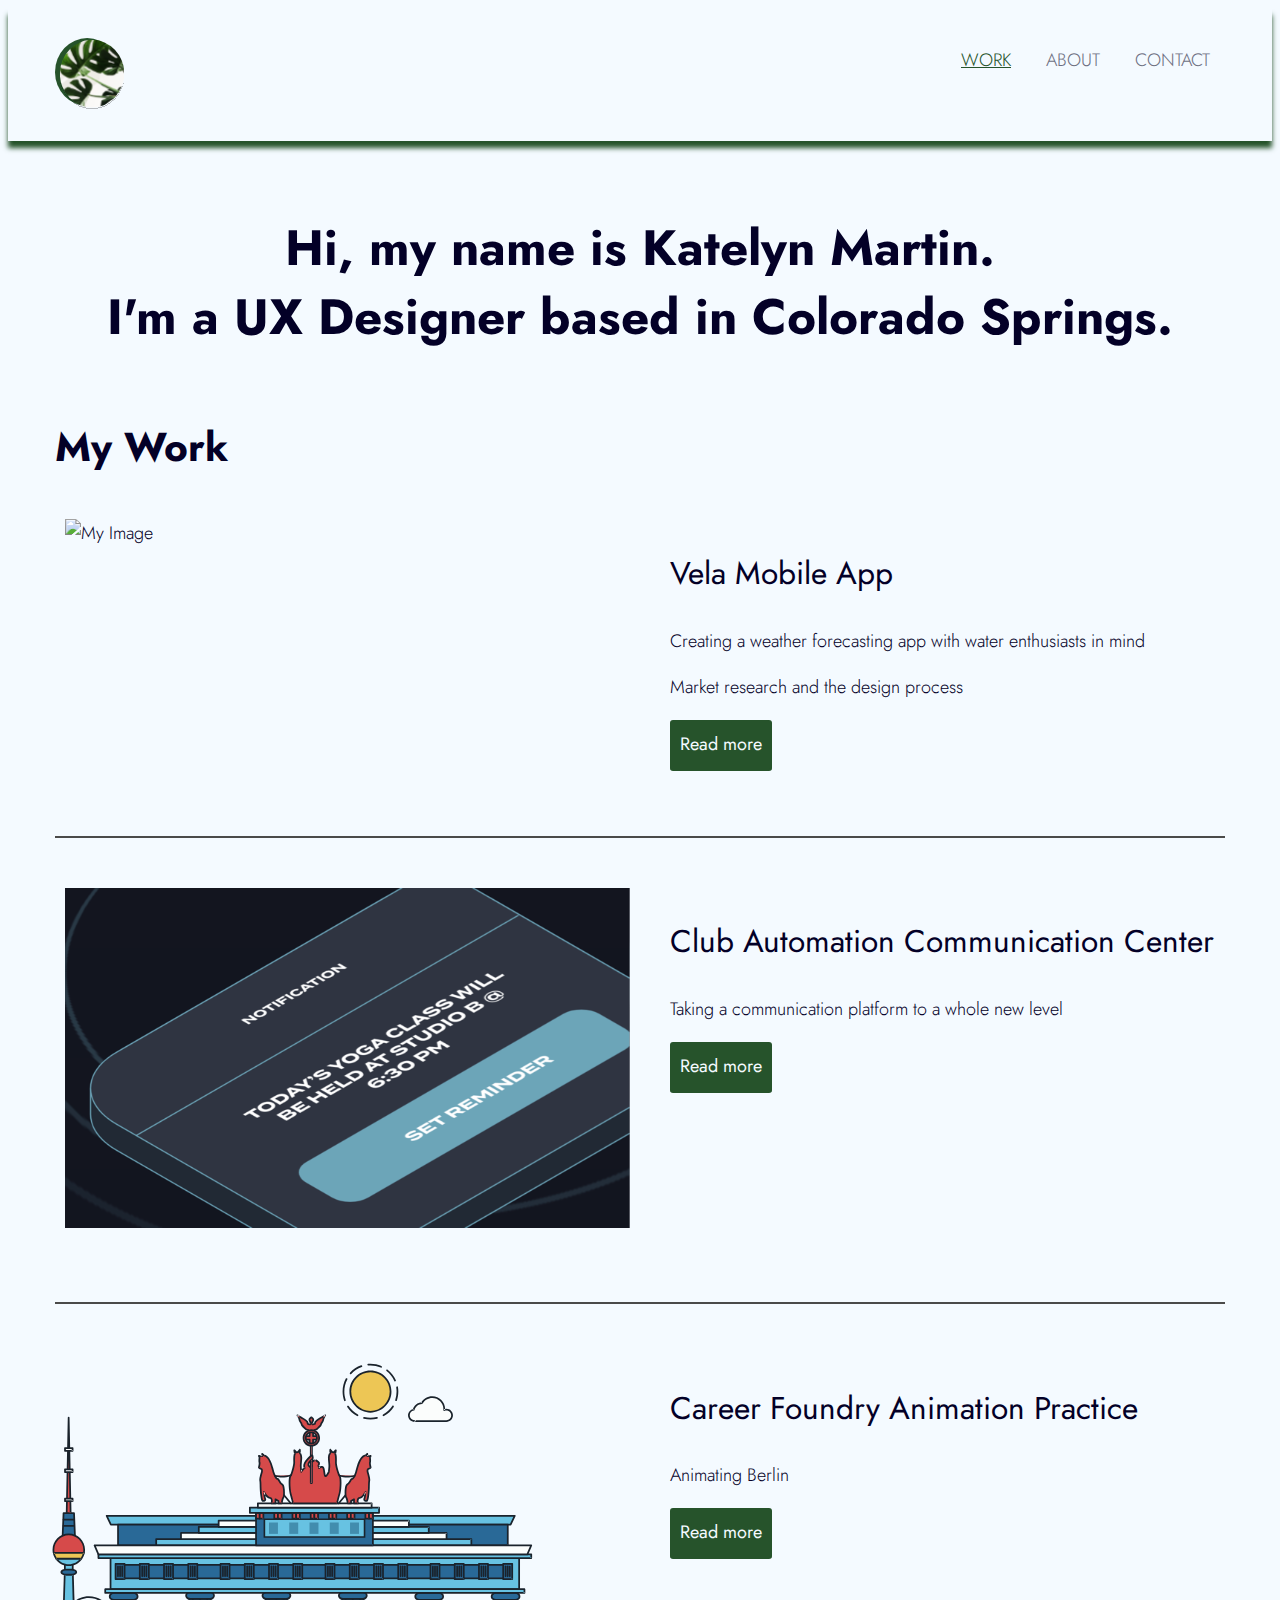
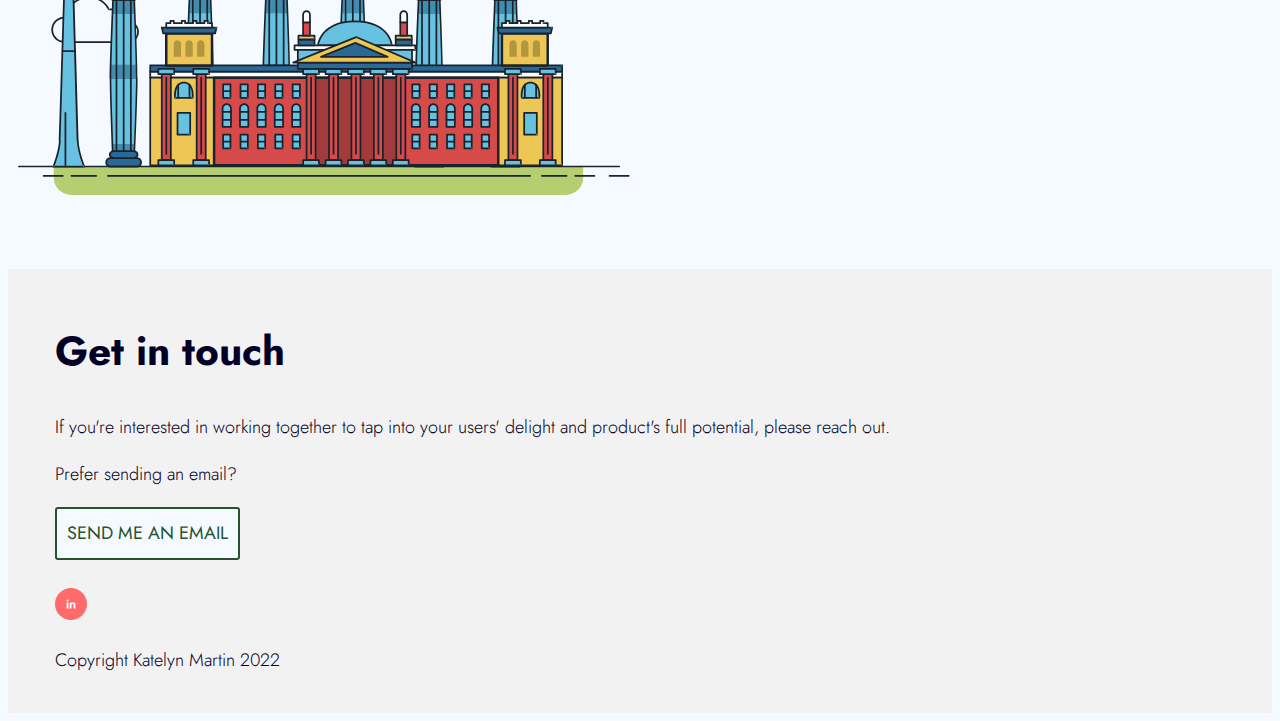
==== commit 312e6a43: "first commit" ====
--- a/index.html
+++ b/index.html
@@ -10,7 +10,7 @@
     <link rel="stylesheet" type="text/css" href="https://cdnjs.cloudflare.com/ajax/libs/normalize/8.0.0/normalize.min.css">
     <link rel="stylesheet" type="text/css" href="css/style.css">
       
-    <link href='https://fonts.googleapis.com/css?family=Jost' rel='stylesheet'>
+    <link href="https://fonts.googleapis.com/css?family=Jost" rel="stylesheet">
 
     <title>Katelyn Martin's Portfolio</title>
   </head>
@@ -59,13 +59,15 @@
                   </div><!-- end first column -->
                   <div class="col-md-6"><!-- open second column (used for text) -->
                     <h3>Vela Mobile App</h3><!-- heading for the project -->
-                    <p><!-- open paragraph -->
-                      Creating a weather forecasting app with water enthusiasts in mind
-                    </p><!-- end paragraph -->
-                    <p><!-- open paragraph -->
-                      Market research and the design process
-                    </p><!-- end paragraph -->
-                    <a href="vela.html" class="button">Read more</a><!-- button or link label -->
+                    <div class="align">
+                      <p><!-- open paragraph -->
+                        Creating a weather forecasting app with water enthusiasts in mind
+                      </p><!-- end paragraph -->
+                      <p><!-- open paragraph -->
+                        Market research and the design process
+                      </p><!-- end paragraph -->
+                      <a href="vela.html" class="button">Read more</a><!-- button or link label -->
+                    </div>
                   </div><!-- end second column -->
                 </div><!-- end row that holds (2) columns for project -->
 
@@ -79,10 +81,12 @@
                   </div><!-- end first column -->
                   <div class="col-md-6"><!-- open second column (used for text) -->
                     <h3>Club Automation Communication Center</h3><!-- heading for the project -->
-                    <p><!-- open paragraph -->
-                      Taking a communication platform to a whole new level
-                    </p><!-- end paragraph -->
-                    <a href="#" class="button">Read more</a><!-- button or link label -->
+                    <div class="align">
+                      <p><!-- open paragraph -->
+                        Taking a communication platform to a whole new level
+                      </p><!-- end paragraph -->
+                      <a href="casestudy.html" class="button">Read more</a><!-- button or link label -->
+                    </div>
                   </div><!-- end second column -->
                 </div><!-- end row that holds (2) columns for project -->
             </div>
@@ -91,7 +95,6 @@
         <!--Animation Practice-->
         <div class="row" ><!-- open row that holds (2) columns for project -->
           <div class="col-md-6"><!-- open first column (used for image) -->
-            <picture><!--For students, the images below should be updated with real images-->
               <svg id="about-picture" xmlns="http://www.w3.org/2000/svg" class="berlin-illustration" height="auto" viewBox="0 0 700 505" xmlns:xlink="http://www.w3.org/1999/xlink">
                 <defs>
                     <polygon id="a" points=".06 231.917 .06 .929 688.717 .929 688.717 231.917"></polygon>
@@ -691,18 +694,17 @@
                     <path fill="#1A232C" d="M55.253 470.489L55.253 410.403C55.253 409.85 54.805 409.403 54.253 409.403 53.701 409.403 53.253 409.85 53.253 410.403L53.253 470.489C53.253 471.041 53.701 471.489 54.253 471.489 54.805 471.489 55.253 471.041 55.253 470.489M50.889 340.95L65.312 340.95C65.865 340.95 66.312 340.502 66.312 339.95 66.312 339.397 65.865 338.95 65.312 338.95L50.889 338.95C50.336 338.95 49.889 339.397 49.889 339.95 49.889 340.502 50.336 340.95 50.889 340.95"></path>
                 </g>
             </svg>
-            </picture>
           </div><!-- end first column -->
           <div class="col-md-6"><!-- open second column (used for text) -->
             <h3>Career Foundry Animation Practice</h3><!-- heading for the project -->
-            <p><!-- open paragraph -->
-              Animating Berlin
-            </p><!-- end paragraph -->
-            <a href="#" class="button">Read more</a><!-- button or link label -->
+            <div class="align">
+              <p><!-- open paragraph -->
+                Animating Berlin
+              </p><!-- end paragraph -->
+              <a href="#" class="button">Read more</a><!-- button or link label -->
+            </div>
           </div><!-- end second column -->
         </div><!-- end row that holds (2) columns for project -->
-    </div>
-</div>
     </main>
 
 
--- a/css/style.css
+++ b/css/style.css
@@ -10,7 +10,7 @@
 /*default body settings*/
 
 body {
-  background-color: #FFFAF2;
+  background-color: #F4FAFF;
   font-family: 'Jost';
   font-size: 16px; /* Sets the font size to 16px */
   font-weight: 300; /* Sets the font weight to 300 */
@@ -136,10 +136,10 @@
 
 /*style the <header> element*/
 header {
-  background-color: #ffe4c4;
+  background-color: #F4FAFF;
   padding: 10px 0 4px;
   position: relative;
-  box-shadow: 0px 7px 5px 0px rgba(50, 50, 50, 0.75);
+  box-shadow: 0px 7px 5px 0px #26532B;
 }
 
 /*style the logo*/
@@ -149,7 +149,7 @@
   margin-bottom: 10px;
 }
 main .logo {
-  max-width: 200px;
+  max-width: 600px;
   margin-top: 10px;
   margin-bottom: 10px;
 }
@@ -198,7 +198,6 @@
 .navtoggle.responsive li  {
   display: block;
   padding: 10px 0;
-  border-top: 1px solid #26532B;
 }
 
 .navtoggle.responsive li:last-child  {
@@ -208,15 +207,15 @@
 nav > ul > li > a {
   padding: 0 15px;
   text-transform: uppercase;
-  font-weight: 700;
   color: #6C6F7F;
 }
 
 #hero {
-  background-color: #ffe4c4;
-  padding: 40px 0;
+  background-color: #F4FAFF;
+  padding-top: 40px;
   display: inline-block;
   width: 100%;
+  
 }
 
 #hero span {
@@ -226,6 +225,20 @@
 #contact {
     background-color: #f2f2f2;
     padding: 20px;
+}
+
+.about-header {
+  display: flex;
+  align-items: center;
+  gap: 20px;
+}
+
+.tools {
+  margin-bottom: 0;
+}
+
+.skills {
+  margin-top: 0.125rem;
 }
 
 /*Style the social icons*/
@@ -273,6 +286,10 @@
 /*float all columns left*/
 [class*="col-"] {
   padding: 10px;
+}
+
+.align {
+  margin-left: 20px;
 }
 
 
@@ -309,6 +326,10 @@
 
   nav > ul {
     margin: 1em 0;
+  }
+
+  .col-md-6 h3 {
+    margin-left: 20px;
   }
 
   .col-md-6 {
@@ -329,21 +350,21 @@
     margin-right: auto;
   }
   .col-lg-7 {
-    width: 60%;
+    /* width: 60%; */
   }
 
   .col-lg-5 {
     width: 40%;
   }
     
-  .col-lg-7 {
+  /* .col-lg-7 {
     width: 60%;
     float: left;
     padding-bottom: 40px;
-  }
+  } */
   .col-lg-8 {
-    width: 40%;
-    float: right;
+    /* width: 40%;
+    float: right; */
   }
     
    #about-page .col-md-6 {
